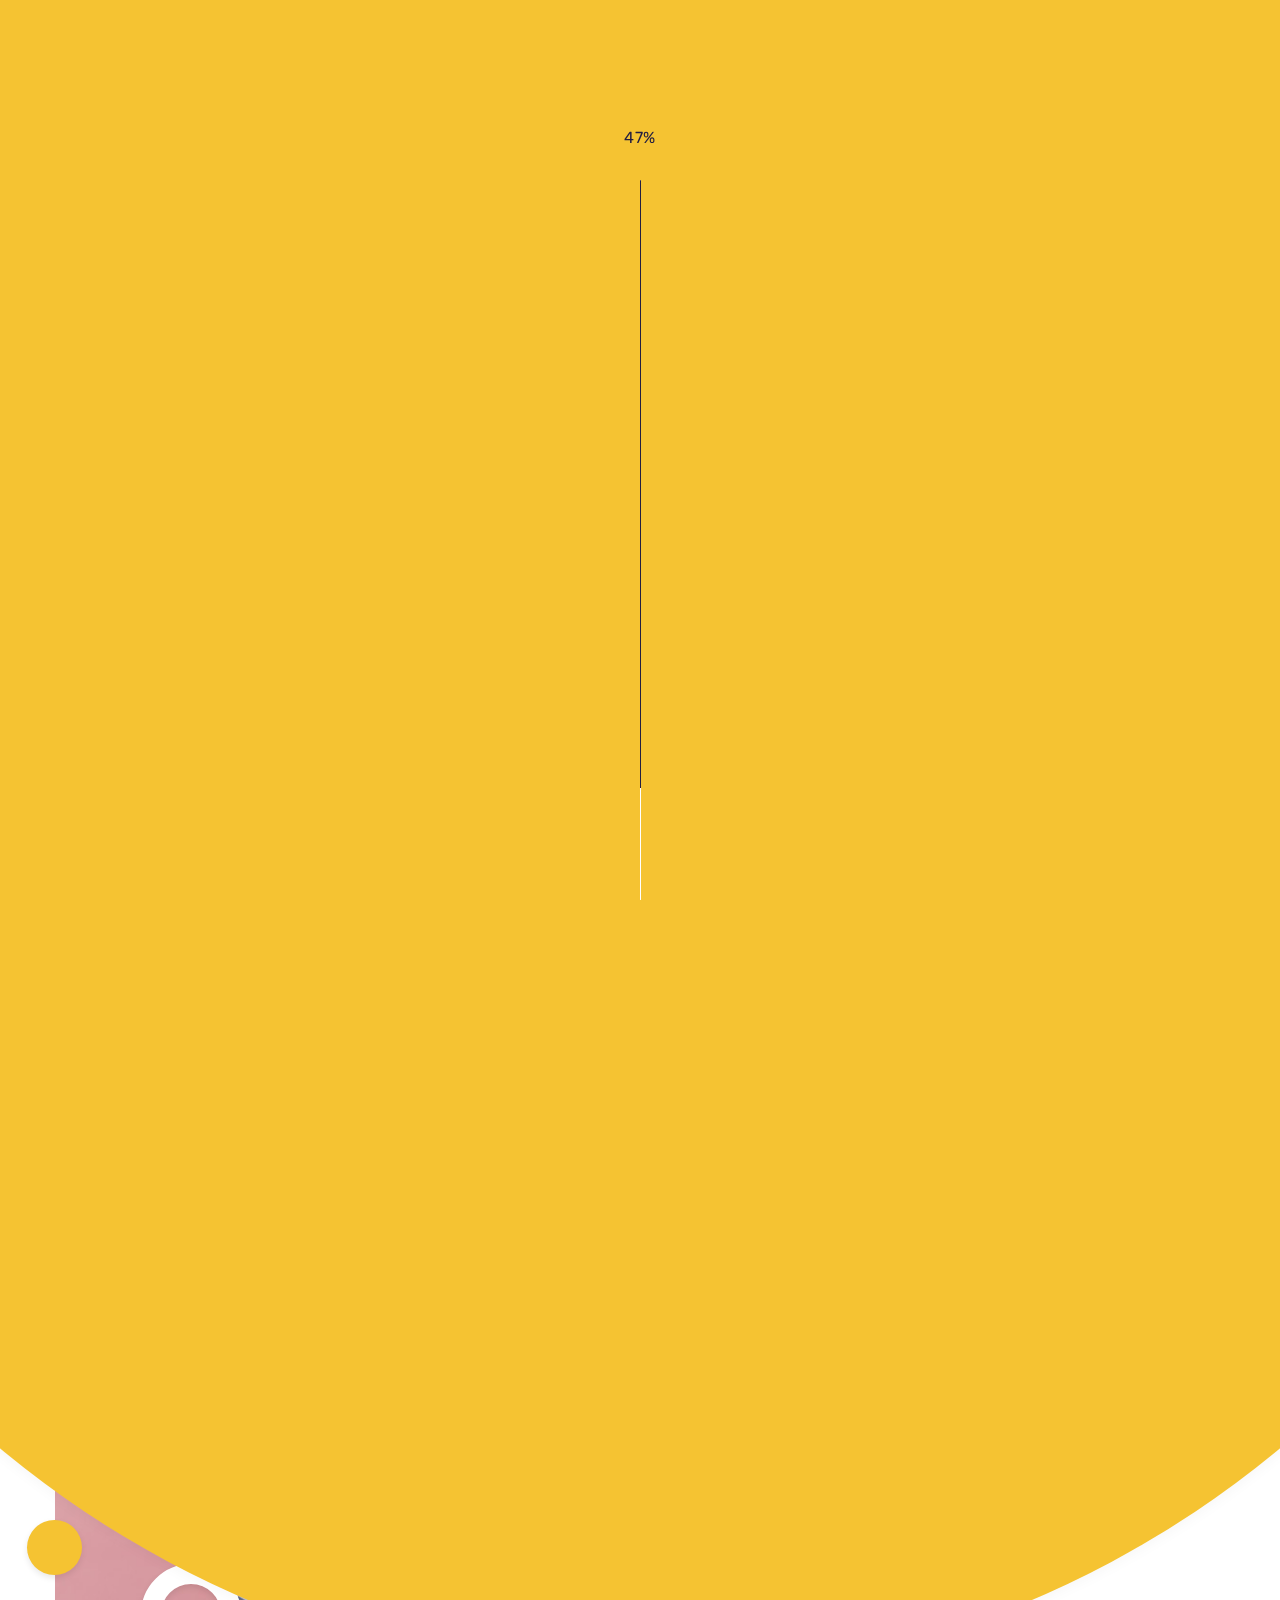
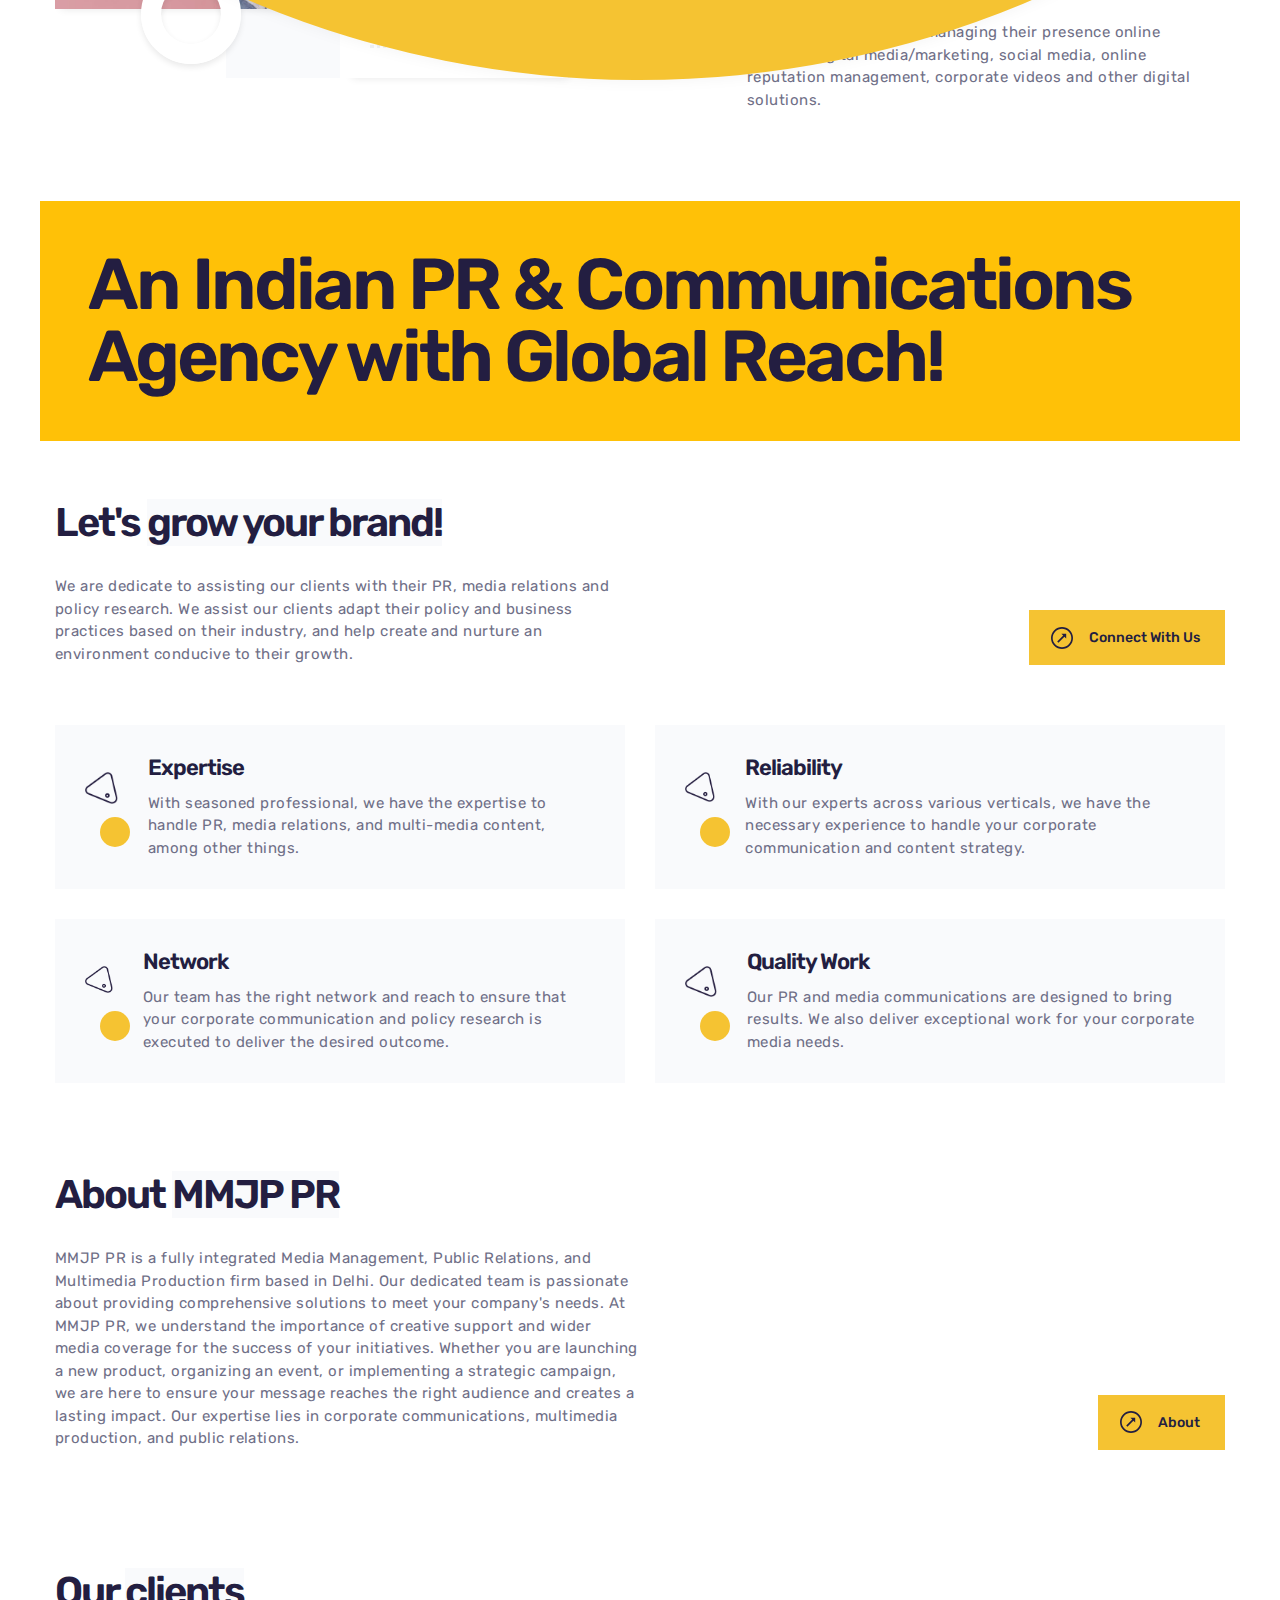
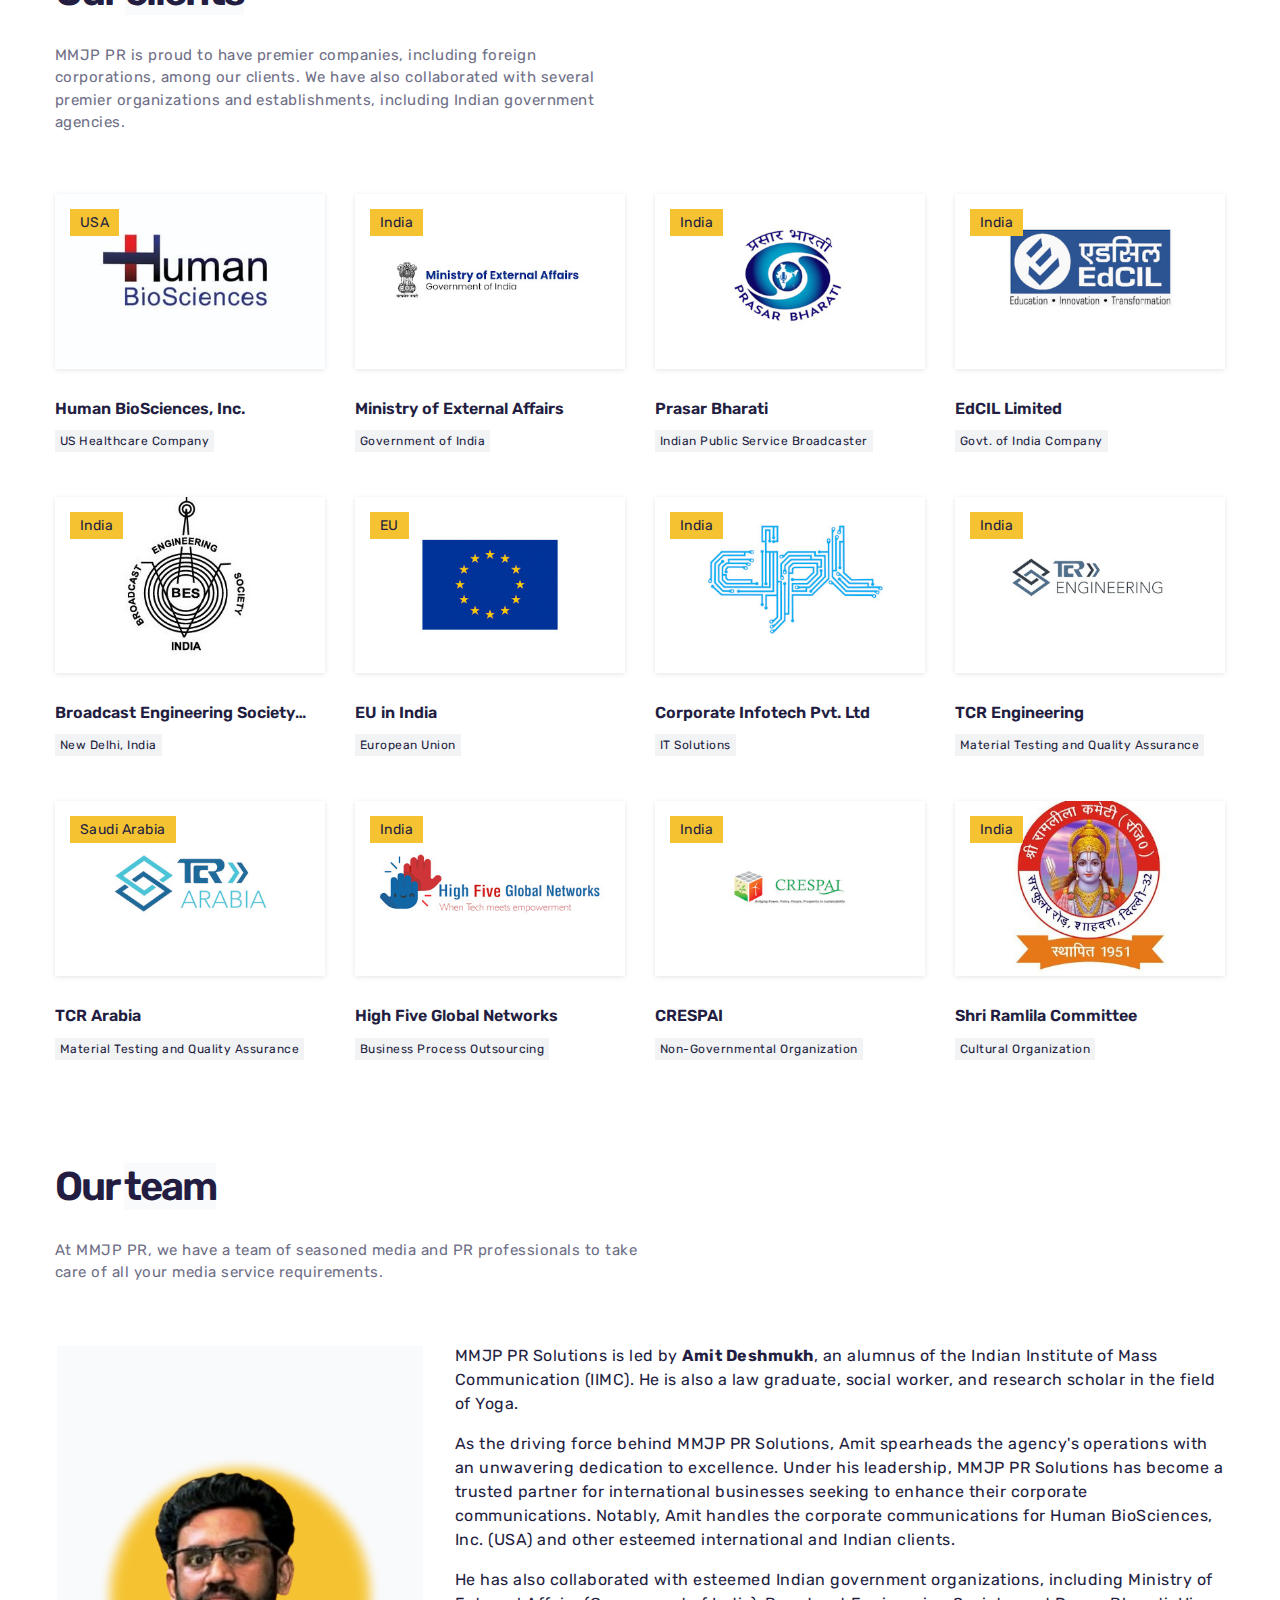
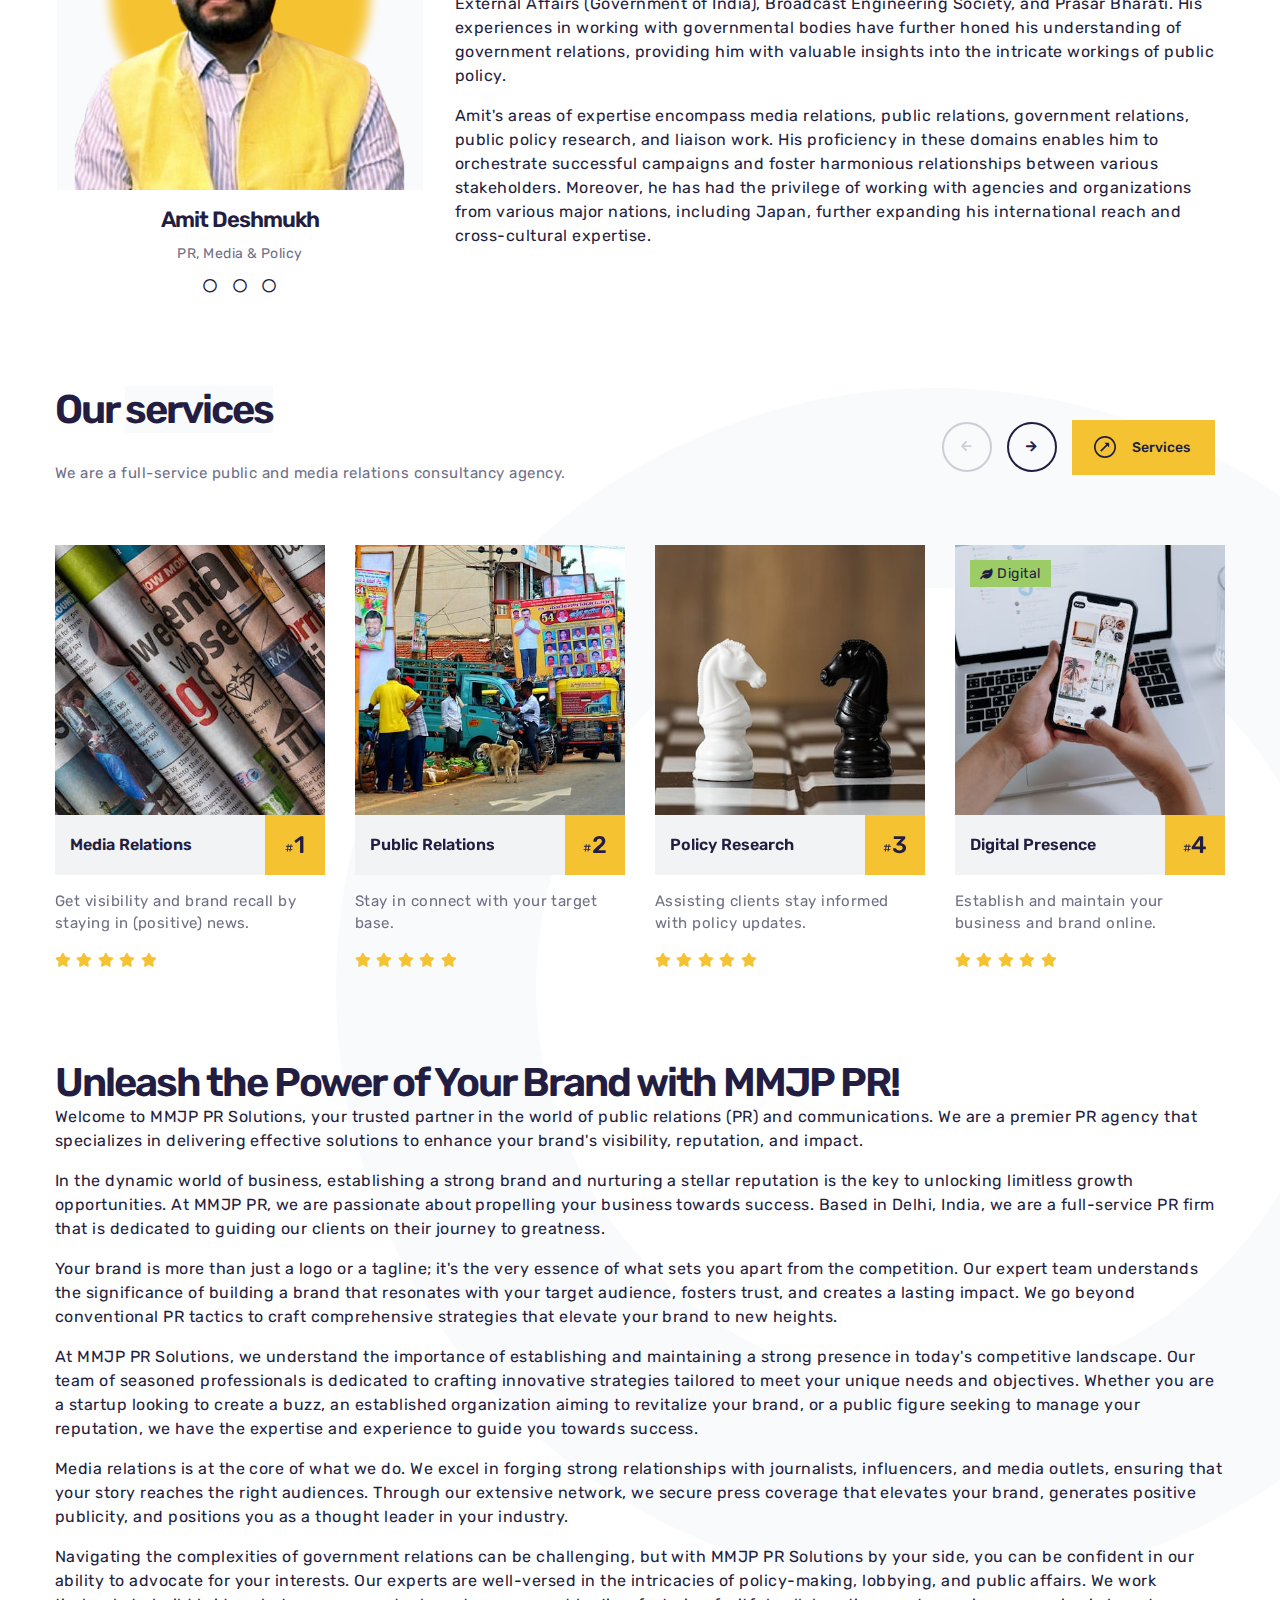
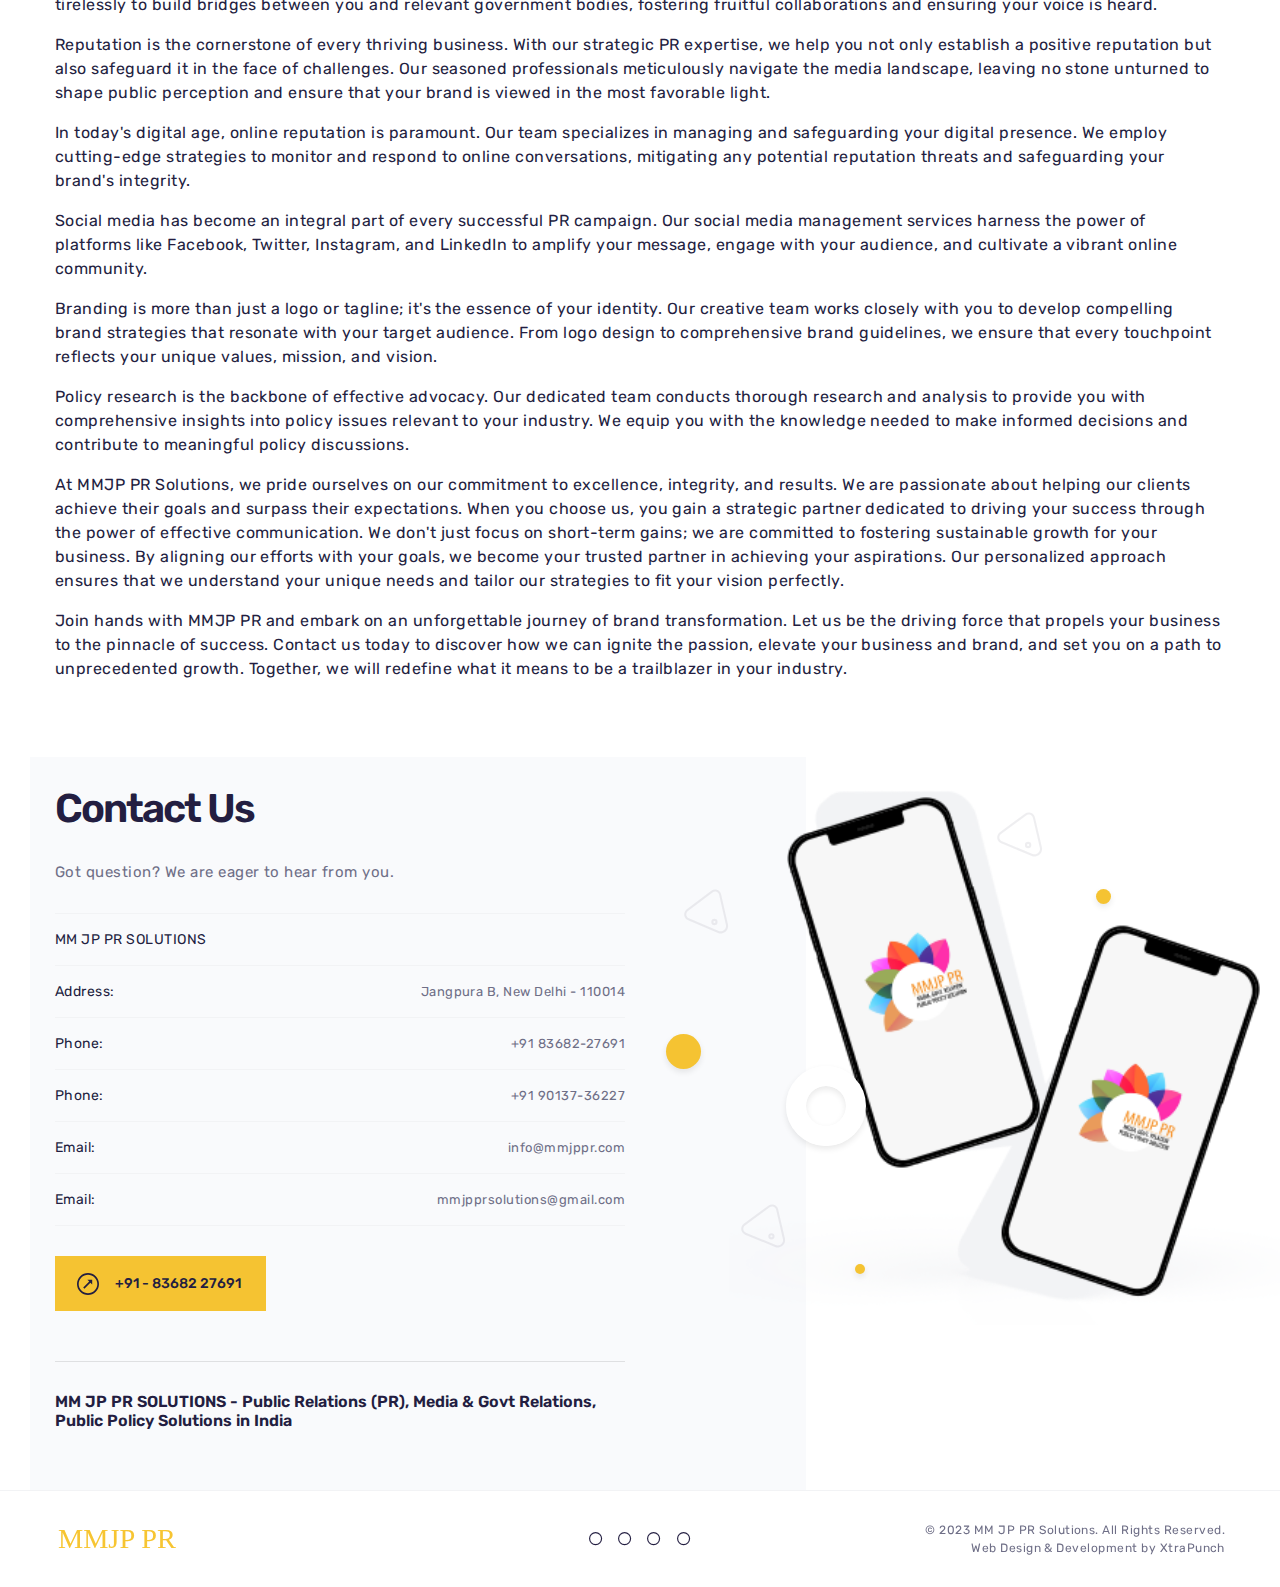
==== index.html @ 89eb74ed "Inital version" ====
<!DOCTYPE html>
<html lang="en">

<head>
  <meta charset="UTF-8">
  <meta name="viewport" content="width=device-width, initial-scale=1.0">
  <meta http-equiv="X-UA-Compatible" content="ie=edge">

  <!-- page title -->
  <title>MMJP PR Solutions - Media, Govt. Relations, Public Policy Solutions in India</title>
  <meta name="description" content="MMJP PR Solutions is a Delhi-based PR agency providing PR, press & media relations, government relations and public policy services.">
  <link rel="canonical" href="https://mmjppr.com" />

  <!-- color of address bar in mobile browser -->
  <meta name="theme-color" content="#F5C332">
  
  <!-- favicon  -->
  <link rel="shortcut icon" href="img/favicon.ico" type="image/x-icon">
  <link rel="icon" href="img/favicon.ico" sizes="any"><!-- 32×32 -->
  <link rel="apple-touch-icon" href="img/icons/apple-touch-icon.png"><!-- 180×180 -->
  
  <!-- font awesome css -->
  <link rel="stylesheet" href="css/plugins/font-awesome.min.css">
  <!-- bootstrap css -->
  <link rel="stylesheet" href="css/plugins/bootstrap.min.css">
  <!-- swiper css -->
  <link rel="stylesheet" href="css/plugins/swiper.min.css">
  <!-- fancybox css -->
  <link rel="stylesheet" href="css/plugins/fancybox.min.css">
  <!-- style css -->
  <link rel="stylesheet" href="css/style.css">
</head>

<body>
  <!-- app wrapper -->
  <div class="sb-app">
    <!-- preloader -->
    <div class="sb-preloader">
      <div class="sb-preloader-bg"></div>
      <div class="sb-preloader-body">
        <div class="sb-loading">
          <div class="sb-percent"><span class="sb-preloader-number" data-count="101">00</span><span>%</span></div>
        </div>
        <div class="sb-loading-bar">
          <div class="sb-bar"></div>
        </div>
      </div>
    </div>
    <!-- preloader end -->
    <!-- click effect -->
    <div class="sb-click-effect"></div>
    <!-- loader -->
    <div class="sb-load"></div>
    <!-- top bar -->
    <div class="sb-top-bar-frame">
      <div class="sb-top-bar-bg"></div>
      <div class="container">
        <div class="sb-top-bar">
          <a href="/" class="sb-logo-frame">
            <!-- logo img -->
            <img src="img/logo.png" alt="MMJP PR Solutions">
          </a>
          <!-- menu -->
          <div class="sb-right-side">
            <nav id="sb-dynamic-menu" class="sb-menu-transition">
              <ul class="sb-navigation">
                <li>
                  <a href="/">Home</a>
                </li>
                <li class="sb-has-children">
                  <a href="/services">Services</a>
                  <ul>
                    <li><a href="/services">Our Services</a></li>
                    <li><a href="#.">Public Relations</a></li>
                    <li><a href="#.">Govt. Relations</a></li>
                    <li><a href="#.">Public Policy</a></li>
                    <li><a href="#.">Brand Reputation</a></li>
                    <li><a href="#.">Corporate Branding</a></li>
                    <li><a href="#.">Press Release</a></li>
                    <li><a href="#.">Digital Marketing</a></li>
                    <li><a href="#.">Social Media</a></li>
                    <li><a href="#.">Corporate Videos</a></li>
                    <li><a href="#.">Video Films</a></li>
                    <li><a href="#.">Events</a></li>
                  </ul>
                </li>
                <li>
                  <a href="/about">About</a>
                </li>
                <li>
                  <a href="/contact">Contact</a>
                </li>
              </ul>
            </nav>
            <div class="sb-buttons-frame">
              <!-- menu btn -->
              <div class="sb-menu-btn"><span></span></div>
              <!-- info btn -->
              <div class="sb-info-btn"><span></span></div>
            </div>
          </div>
        </div>
      </div>
      <!-- info bar -->
      <div class="sb-info-bar">
        <div class="sb-infobar-content">
          <div class="sb-ib-title-frame sb-mb-30">
            <h4>Contact</h4><i class="fas fa-arrow-down"></i>
          </div>
          <ul class="sb-list sb-mb-30">
            <li><b>Address:</b><span>Jangpura B, New Delhi</span></li>
            <li><b>Phone:</b><span>+91 83682-27691</span></li>
            <li><b>Email:</b><span>info@mmjppr.com</span></li>
            <li><b>Email:</b><span>mmjpprsolutions@gmail.com</span></li>
          </ul>
          <hr>
          <div class="sb-ib-title-frame sb-mb-30">
            <h4>Public Relations (PR), Media & Govt Relations, Public Policy Solutions in India</h4>
          </div>
        </div>
        <div class="sb-info-bar-footer">
          <ul class="sb-social">
            <li><a href="#."><i class="far fa-circle"></i></a></li>
            <li><a href="#."><i class="far fa-circle"></i></a></li>
            <li><a href="#."><i class="far fa-circle"></i></a></li>
            <li><a href="#."><i class="far fa-circle"></i></a></li>
          </ul>
        </div>
      </div>
      <!-- info bar end -->
    </div>
    <!-- top bar end -->

    <!-- dynamic content -->
    <div id="sb-dynamic-content" class="sb-transition-fade">

      <!-- banner -->
      <section class="sb-banner">
        <div class="sb-bg-1">
          <div></div>
        </div>
        <div class="container">
          <div class="row">
            <div class="col-lg-6">
              <!-- main title -->
              <div class="sb-main-title-frame">
                <div class="sb-main-title">
                  <span class="sb-suptitle sb-mb-30">Welcome to MM JP PR Solutions</span>
                  <h1 class="sb-mb-30">PR, Media, Govt. Relation & Public Policy Research!</h1>
                  <p class="sb-text sb-text-lg sb-mb-30">We are a full-service PR agency based in Delhi, India. We help our clients establish and maintain their brand and reputation, supporting their business growth and helping them achieve their goals.</p>
                  <!-- button -->
                  <a href="/contact" class="sb-btn">
                    <span class="sb-icon">
                      <img src="img/contact.svg" alt="icon">
                    </span>
                    <span>Contact Us</span>
                  </a>
                  <!-- button end -->
                  <!-- button -->
                  <a href="/about" class="sb-btn sb-btn-2 sb-btn-gray">
                    <span class="sb-icon">
                      <img src="img/arrow.svg" alt="icon">
                    </span>
                    <span>About Us</span>
                  </a>
                  <!-- button end -->
                </div>
              </div>
              <!-- main title end -->
            </div>
            <div class="col-lg-6">
              <div class="sb-illustration-1">
                <img src="img/megaphone.jpg" alt="PR & Media Relation, Press Release & News Coverage" class="sb-girl">
                <div class="sb-cirkle-1"></div>
                <div class="sb-cirkle-2"></div>
                <div class="sb-cirkle-3"></div>
                <div class="sb-cirkle-4"></div>
                <div class="sb-cirkle-5"></div>
                <img src="img/element.svg" alt="Element" class="sb-pik-1">
                <img src="img/element.svg" alt="Element" class="sb-pik-2">
                <img src="img/element.svg" alt="Element" class="sb-pik-3">
              </div>
            </div>
          </div>
        </div>
      </section>
      <!-- banner end -->

      <!-- features -->
      <section class="sb-p-60-0">
        <div class="container">
          <div class="row flex-md-row-reverse">
            <div class="col-lg-6 align-self-center sb-mb-30">
              <h2 class="sb-mb-60">PR & media solutions to help your brand expand its reach in India and globally!</h2>
              <ul class="sb-features">
                <li class="sb-features-item sb-mb-60">
                  <div class="sb-number">1</div>
                  <div class="sb-feature-text">
                    <h3 class="sb-mb-15">Public & Media Relations</h3>
                    <p class="sb-text">We help you stay connected with your target audiences in a way that supports you. Stay in the news with our media relations service. We help you get published in media, including newspapers, magazines, TV news and radio.</p>
                  </div>
                </li>
                <li class="sb-features-item sb-mb-60">
                  <div class="sb-number">2</div>
                  <div class="sb-feature-text">
                    <h3 class="sb-mb-15">Govt. Relations & Policy Research</h3>
                    <p class="sb-text">When you have an ambitious enterprise with potential to bring a positive change in lakhs of lives, you need to stay connected with the government policies and laws. We assist you in staying updated with the latest developments and policies, as well as help you reach the decision makers through legitimate channels.</p>
                  </div>
                </li>
                <li class="sb-features-item sb-mb-60">
                  <div class="sb-number">3</div>
                  <div class="sb-feature-text">
                    <h3 class="sb-mb-15">Digital & Video</h3>
                    <p class="sb-text">We assist our clients in managing their presence online through digital media/marketing, social media, online reputation management, corporate videos and other digital solutions.</p>
                  </div>
                </li>
              </ul>
            </div>
            <div class="col-lg-6 align-self-center">
              <div class="sb-illustration-2 sb-mb-90">
                <div class="sb-interior-frame">
                  <img src="img/girl-loud.jpg" alt="Delhi PR Agency" class="sb-interior">
                </div>
                <div class="sb-square"></div>
                <div class="sb-cirkle-1"></div>
                <div class="sb-cirkle-2"></div>
                <div class="sb-cirkle-3"></div>
                <div class="sb-cirkle-4"></div>
                <div class="sb-experience">
                  <div class="sb-exp-content">
                    <p class="sb-h1 sb-mb-10">15+</p>
                    <p class="sb-h3">Years of Experience</p>
                  </div>
                </div>
              </div>
            </div>
          </div>
        </div>
      </section>
      <!-- features end -->


      <!-- tagline -->
      <section class="sb-p-0-60">
        <div class="container  bg-warning p-5">
				<h2 class="sb-h1 mb-0">An Indian PR & Communications Agency with Global Reach!</h2>
        </div>
      </section>
      <!-- tagline end -->


      <!-- categories -->
      <section class="sb-p-0-60">
        <div class="container">
          <div class="sb-group-title sb-mb-30">
            <div class="sb-left sb-mb-30">
              <h2 class="sb-mb-30">Let's <span>grow your brand!</span></h2>
              <p class="sb-text">We are dedicate to assisting our clients with their PR, media relations and policy research. We assist our clients adapt their policy and business practices based on their industry, and help create and nurture an environment conducive to their growth.</p>
            </div>
            <div class="sb-right sb-mb-30">
              <!-- button -->
              <a href="/contact" class="sb-btn sb-m-0">
                <span class="sb-icon">
                  <img src="img/arrow.svg" alt="icon">
                </span>
                <span>Connect With Us</span>
              </a>
              <!-- button end -->
            </div>
          </div>
          <div class="row">
            <div class="col-lg-6">
              <a href="#." class="sb-categorie-card sb-categorie-card-2 sb-mb-30">
                <div class="sb-card-body">
                  <div class="sb-category-icon">
                    <img src="img/category.png" alt="icon">
                  </div>
                  <div class="sb-card-descr">
                    <h3 class="sb-mb-10">Expertise</h3>
                    <p class="sb-text">With seasoned professional, we have the expertise to handle PR, media relations, and multi-media content, among other things.</p>
                  </div>
                </div>
              </a>
            </div>
            <div class="col-lg-6">
              <a href="#." class="sb-categorie-card sb-categorie-card-2 sb-mb-30">
                <div class="sb-card-body">
                  <div class="sb-category-icon">
                    <img src="img/category.png" alt="icon">
                  </div>
                  <div class="sb-card-descr">
                    <h3 class="sb-mb-10">Reliability</h3>
                    <p class="sb-text">With our experts across various verticals, we have the necessary experience to handle your corporate communication and content strategy.</p>
                  </div>
                </div>
              </a>
            </div>
            <div class="col-lg-6">
              <a href="#." class="sb-categorie-card sb-categorie-card-2 sb-mb-30">
                <div class="sb-card-body">
                  <div class="sb-category-icon">
                    <img src="img/category.png" alt="icon">
                  </div>
                  <div class="sb-card-descr">
                    <h3 class="sb-mb-10">Network</h3>
                    <p class="sb-text">Our team has the right network and reach to ensure that your corporate communication and policy research is executed to deliver the desired outcome.</p>
                  </div>
                </div>
              </a>
            </div>
            <div class="col-lg-6">
              <a href="shop-list-1.html" class="sb-categorie-card sb-categorie-card-2 sb-mb-30">
                <div class="sb-card-body">
                  <div class="sb-category-icon">
                    <img src="img/category.png" alt="icon">
                  </div>
                  <div class="sb-card-descr">
                    <h3 class="sb-mb-10">Quality Work</h3>
                    <p class="sb-text">Our PR and media communications are designed to bring results. We also deliver exceptional work for your corporate media needs.</p>
                  </div>
                </div>
              </a>
            </div>
          </div>
        </div>
      </section>
      <!-- categories end -->


      <!-- about -->
      <section class="sb-p-0-60">
        <div class="container">
          <div class="sb-group-title sb-mb-30">
            <div class="sb-left sb-mb-30">
              <h2 class="sb-mb-30">About <span>MMJP PR</span></h2>
              <p class="sb-text">MMJP PR is a fully integrated Media Management, Public Relations, and Multimedia Production firm based in Delhi. Our dedicated team is passionate about providing comprehensive solutions to meet your company's needs. At MMJP PR, we understand the importance of creative support and wider media coverage for the success of your initiatives. Whether you are launching a new product, organizing an event, or implementing a strategic campaign, we are here to ensure your message reaches the right audience and creates a lasting impact. Our expertise lies in corporate communications, multimedia production, and public relations.</p>
            </div>
            <div class="sb-right sb-mb-30">
              <!-- button -->
              <a href="/about" class="sb-btn sb-m-0">
                <span class="sb-icon">
                  <img src="img/arrow.svg" alt="icon">
                </span>
                <span>About</span>
              </a>
              <!-- button end -->
            </div>
          </div>
        </div>
      </section>
      <!-- about end -->
           

      <!-- clients -->
      <section class="sb-p-0-60">
        <div class="container">
          <div class="sb-group-title sb-mb-30">
            <div class="sb-left sb-mb-30">
              <h2 class="sb-mb-30">Our <span>clients</span></h2>
              <p class="sb-text">MMJP PR is proud to have premier companies, including foreign corporations, among our clients. We have also collaborated with several premier organizations and establishments, including Indian government agencies.</p>
            </div>
            <div class="sb-right sb-mb-30">
            </div>
          </div>
          <div class="row">

				<div class="col-6 col-lg-3">
                <a class="sb-blog-card sb-mb-30" data-fancybox="clients" data-no-swup href="img/client-humanbiosciences-logo.jpg">
                  <div class="sb-cover-frame sb-mb-30">
                      <img src="img/client-humanbiosciences-logo.jpg" alt="Client">
                    <div class="sb-badge">USA</div>
                  </div>
                  <div class="sb-blog-card-descr">
                    <h4 class="sb-mb-10">Human BioSciences, Inc.</h4>
                    <div class="sb-suptitle sb-mb-15"><span>US Healthcare Company</span></div>
                  </div>
                </a>
              </div>

				<div class="col-6 col-lg-3">
                <a class="sb-blog-card sb-mb-30" data-fancybox="clients" data-no-swup href="img/client-mea.jpg">
                  <div class="sb-cover-frame sb-mb-30">
                      <img src="img/client-mea-logo.jpg" alt="Client">
                    <div class="sb-badge">India</div>
                  </div>
                  <div class="sb-blog-card-descr">
                    <h4 class="sb-mb-10">Ministry of External Affairs</h4>
                    <div class="sb-suptitle sb-mb-15"><span>Government of India</span></div>
                  </div>
                </a>
              </div>

				<div class="col-6 col-lg-3">
                <a class="sb-blog-card sb-mb-30" data-fancybox="clients" data-no-swup href="img/client-prasarbharati.jpg">
                  <div class="sb-cover-frame sb-mb-30">
                      <img src="img/client-prasarbharati-logo.jpg" alt="Client">
                    <div class="sb-badge">India</div>
                  </div>
                  <div class="sb-blog-card-descr">
                    <h4 class="sb-mb-10">Prasar Bharati</h4>
                    <div class="sb-suptitle sb-mb-15"><span>Indian Public Service Broadcaster</span></div>
                  </div>
                </a>
              </div>

				<div class="col-6 col-lg-3">
                <a class="sb-blog-card sb-mb-30" data-fancybox="clients" data-no-swup href="img/client-edcil-logo.jpg">
                  <div class="sb-cover-frame sb-mb-30">
                      <img src="img/client-edcil-logo.jpg" alt="Client">
                    <div class="sb-badge">India</div>
                  </div>
                  <div class="sb-blog-card-descr">
                    <h4 class="sb-mb-10">EdCIL Limited</h4>
                    <div class="sb-suptitle sb-mb-15"><span>Govt. of India Company</span></div>
                  </div>
                </a>
              </div>

				<div class="col-6 col-lg-3">
                <a class="sb-blog-card sb-mb-30" data-fancybox="clients" data-no-swup href="img/client-bes.jpg">
                  <div class="sb-cover-frame sb-mb-30">
                    <img src="img/client-bes-logo.jpg" alt="cover">
                    <div class="sb-badge">India</div>
                  </div>
                  <div class="sb-blog-card-descr">
                    <h4 class="sb-mb-10">Broadcast Engineering Society (India)</h4>
                    <div class="sb-suptitle sb-mb-15"><span>New Delhi, India</span></div>
                  </div>
                </a>
              </div>

				<div class="col-6 col-lg-3">
                <a class="sb-blog-card sb-mb-30" data-fancybox="clients" data-no-swup href="img/client-euindia-logo.jpg">
                  <div class="sb-cover-frame sb-mb-30">
                      <img src="img/client-euindia-logo.jpg" alt="Client">
                    <div class="sb-badge">EU</div>
                  </div>
                  <div class="sb-blog-card-descr">
                    <h4 class="sb-mb-10">EU in India</h4>
                    <div class="sb-suptitle sb-mb-15"><span>European Union</span></div>
                  </div>
                </a>
              </div>
                            
				<div class="col-6 col-lg-3">
                <a class="sb-blog-card sb-mb-30" data-fancybox="clients" data-no-swup href="img/client-cipl-logo.jpg">
                  <div class="sb-cover-frame sb-mb-30">
                      <img src="img/client-cipl-logo.jpg" alt="Client">
                    <div class="sb-badge">India</div>
                  </div>
                  <div class="sb-blog-card-descr">
                    <h4 class="sb-mb-10">Corporate Infotech Pvt. Ltd</h4>
                    <div class="sb-suptitle sb-mb-15"><span>IT Solutions</span></div>
                  </div>
                </a>
              </div>
                            
				<div class="col-6 col-lg-3">
                <a class="sb-blog-card sb-mb-30" data-fancybox="clients" data-no-swup href="img/client-tcrengineering-logo.jpg">
                  <div class="sb-cover-frame sb-mb-30">
                      <img src="img/client-tcrengineering-logo.jpg" alt="Client">
                    <div class="sb-badge">India</div>
                  </div>
                  <div class="sb-blog-card-descr">
                    <h4 class="sb-mb-10">TCR Engineering</h4>
                    <div class="sb-suptitle sb-mb-15"><span>Material Testing and Quality Assurance</span></div>
                  </div>
                </a>
              </div>

				<div class="col-6 col-lg-3">
                <a class="sb-blog-card sb-mb-30" data-fancybox="clients" data-no-swup href="img/client-tcrarabia-logo.jpg">
                  <div class="sb-cover-frame sb-mb-30">
                      <img src="img/client-tcrarabia-logo.jpg" alt="Client">
                    <div class="sb-badge">Saudi Arabia</div>
                  </div>
                  <div class="sb-blog-card-descr">
                    <h4 class="sb-mb-10">TCR Arabia</h4>
                    <div class="sb-suptitle sb-mb-15"><span>Material Testing and Quality Assurance</span></div>
                  </div>
                </a>
              </div>

				<div class="col-6 col-lg-3">
                <a class="sb-blog-card sb-mb-30" data-fancybox="clients" data-no-swup href="img/client-highfive-logo.jpg">
                  <div class="sb-cover-frame sb-mb-30">
                      <img src="img/client-highfive-logo.jpg" alt="Client">
                    <div class="sb-badge">India</div>
                  </div>
                  <div class="sb-blog-card-descr">
                    <h4 class="sb-mb-10">High Five Global Networks</h4>
                    <div class="sb-suptitle sb-mb-15"><span>Business Process Outsourcing</span></div>
                  </div>
                </a>
              </div>
              
				<div class="col-6 col-lg-3">
                <a class="sb-blog-card sb-mb-30" data-fancybox="clients" data-no-swup href="img/client-crespai-logo.jpg">
                  <div class="sb-cover-frame sb-mb-30">
                      <img src="img/client-crespai-logo.jpg" alt="Client">
                    <div class="sb-badge">India</div>
                  </div>
                  <div class="sb-blog-card-descr">
                    <h4 class="sb-mb-10">CRESPAI</h4>
                    <div class="sb-suptitle sb-mb-15"><span>Non-Governmental Organization</span></div>
                  </div>
                </a>
              </div>

				<div class="col-6 col-lg-3">
                <a class="sb-blog-card sb-mb-30" data-fancybox="clients" data-no-swup href="img/client-shriram-logo.jpg">
                  <div class="sb-cover-frame sb-mb-30">
                      <img src="img/client-shriram-logo.jpg" alt="Client">
                    <div class="sb-badge">India</div>
                  </div>
                  <div class="sb-blog-card-descr">
                    <h4 class="sb-mb-10">Shri Ramlila Committee</h4>
                    <div class="sb-suptitle sb-mb-15"><span>Cultural Organization</span></div>
                  </div>
                </a>
              </div>
                                                        
          </div>

        </div>
      </section>
      <!-- clients end -->
      
      <!-- team -->
      <section class="sb-p-0-60">
        <div class="container">
          <div class="sb-group-title sb-mb-30">
            <div class="sb-left sb-mb-30">
              <h2 class="sb-mb-30">Our <span>team</span></h2>
              <p class="sb-text">At MMJP PR, we have a team of seasoned media and PR professionals to take care of all your media service requirements.</p>
            </div>
            <div class="sb-right sb-mb-30">
            </div>
          </div>
          <div class="row">
            <div class="col-lg-4">
              <div class="sb-team-member sb-mb-30">
                <div class="sb-photo-frame sb-mb-15">
                  <img src="img/team-1.png" alt="Team member">
                </div>
                <div class="sb-member-description">
                  <h3 class="sb-mb-10">Amit Deshmukh</h3>
                  <p class="sb-text sb-text-sm sb-mb-10">PR, Media & Policy</p>
                  <ul class="sb-social">
                    <li><a href="#."><i class="far fa-circle"></i></a></li>
                    <li><a href="#."><i class="far fa-circle"></i></a></li>
                    <li><a href="#."><i class="far fa-circle"></i></a></li>
                  </ul>
                </div>
              </div>
            </div>
            <div class="col-lg-8">
						
						<p>MMJP PR Solutions is led by <strong>Amit Deshmukh</strong>, an alumnus of the Indian Institute of Mass Communication (IIMC). He is also a law graduate, social worker, and research scholar in the field of Yoga.</p>
						
						<p>As the driving force behind MMJP PR Solutions, Amit spearheads the agency's operations with an unwavering dedication to excellence. Under his leadership, MMJP PR Solutions has become a trusted partner for international businesses seeking to enhance their corporate communications. Notably, Amit handles the corporate communications for Human BioSciences, Inc. (USA) and other esteemed international and Indian clients.</p>

						<p>He has also collaborated with esteemed Indian government organizations, including Ministry of External Affairs (Government of India), Broadcast Engineering Society, and Prasar Bharati. His experiences in working with governmental bodies have further honed his understanding of government relations, providing him with valuable insights into the intricate workings of public policy.</p>

						<p>Amit's areas of expertise encompass media relations, public relations, government relations, public policy research, and liaison work. His proficiency in these domains enables him to orchestrate successful campaigns and foster harmonious relationships between various stakeholders. Moreover, he has had the privilege of working with agencies and organizations from various major nations, including Japan, further expanding his international reach and cross-cultural expertise.</p>
              
            </div>

          </div>
        </div>
      </section>
      <!-- team end -->


      <!-- services -->
      <section class="sb-short-menu sb-p-0-90">
        <div class="sb-bg-2">
          <div></div>
        </div>
        <div class="container">
          <div class="sb-group-title sb-mb-30">
            <div class="sb-left sb-mb-30">
              <h2 class="sb-mb-30">Our <span>services</span></h2>
              <p class="sb-text">We are a full-service public and media relations consultancy agency.</p>
            </div>
            <div class="sb-right sb-mb-30">
              <!-- slider navigation -->
              <div class="sb-slider-nav">
                <div class="sb-prev-btn sb-short-menu-prev"><i class="fas fa-arrow-left"></i></div>
                <div class="sb-next-btn sb-short-menu-next"><i class="fas fa-arrow-right"></i></div>
              </div>
              <!-- slider navigation end -->
              <!-- button -->
              <a href="/services" class="sb-btn">
                <span class="sb-icon">
                  <img src="img/arrow.svg" alt="icon">
                </span>
                <span>Services</span>
              </a>
              <!-- button end -->
            </div>
          </div>
          <div class="swiper-container sb-short-menu-slider-4i">
            <div class="swiper-wrapper">
              <div class="swiper-slide">
                <a data-fancybox="menu" data-no-swup href="img/gallery-media.jpg" class="sb-menu-item">
                  <div class="sb-cover-frame">
                    <img src="img/gallery-media.jpg" alt="PR & Media Services">
                  </div>
                  <div class="sb-card-tp">
                    <h4 class="sb-card-title">Media Relations</h4>
                    <div class="sb-price"><sub>#</sub> 1</div>
                  </div>
                  <div class="sb-description">
                    <p class="sb-text sb-mb-15">Get visibility and brand recall by staying in (positive) news.</p>
                    <ul class="sb-stars">
                      <li><i class="fas fa-star"></i></li>
                      <li><i class="fas fa-star"></i></li>
                      <li><i class="fas fa-star"></i></li>
                      <li><i class="fas fa-star"></i></li>
                      <li><i class="fas fa-star"></i></li>
                    </ul>
                  </div>
                </a>
              </div>
              <div class="swiper-slide">
                <a data-fancybox="menu" data-no-swup href="img/gallery-pr.jpg" class="sb-menu-item">
                  <div class="sb-cover-frame">
                    <img src="img/gallery-pr.jpg" alt="PR & Media Services">
                  </div>
                  <div class="sb-card-tp">
                    <h4 class="sb-card-title">Public Relations</h4>
                    <div class="sb-price"><sub>#</sub> 2</div>
                  </div>
                  <div class="sb-description">
                    <p class="sb-text sb-mb-15">Stay in connect with your target base.</p>
                    <ul class="sb-stars">
                      <li><i class="fas fa-star"></i></li>
                      <li><i class="fas fa-star"></i></li>
                      <li><i class="fas fa-star"></i></li>
                      <li><i class="fas fa-star"></i></li>
                      <li><i class="fas fa-star"></i></li>
                    </ul>
                  </div>
                </a>
              </div>
              <div class="swiper-slide">
                <a data-fancybox="menu" data-no-swup href="img/gallery-policy.jpg" class="sb-menu-item">
                  <div class="sb-cover-frame">
                    <img src="img/gallery-policy.jpg" alt="PR & Media Services">
                  </div>
                  <div class="sb-card-tp">
                    <h4 class="sb-card-title">Policy Research</h4>
                    <div class="sb-price"><sub>#</sub> 3</div>
                  </div>
                  <div class="sb-description">
                    <p class="sb-text sb-mb-15">Assisting clients stay informed with policy updates.</p>
                    <ul class="sb-stars">
                      <li><i class="fas fa-star"></i></li>
                      <li><i class="fas fa-star"></i></li>
                      <li><i class="fas fa-star"></i></li>
                      <li><i class="fas fa-star"></i></li>
                      <li><i class="fas fa-star"></i></li>
                    </ul>
                  </div>
                </a>
              </div>
              <div class="swiper-slide">
                <a data-fancybox="menu" data-no-swup href="img/gallery-digital.jpg" class="sb-menu-item">
                  <div class="sb-cover-frame">
                    <img src="img/gallery-digital.jpg" alt="PR & Media Services">
                    <div class="sb-badge sb-vegan"><i class="fas fa-leaf"></i> Digital</div>
                  </div>
                  <div class="sb-card-tp">
                    <h4 class="sb-card-title">Digital Presence</h4>
                    <div class="sb-price"><sub>#</sub> 4</div>
                  </div>
                  <div class="sb-description">
                    <p class="sb-text sb-mb-15">Establish and maintain your business and brand online.</p>
                    <ul class="sb-stars">
                      <li><i class="fas fa-star"></i></li>
                      <li><i class="fas fa-star"></i></li>
                      <li><i class="fas fa-star"></i></li>
                      <li><i class="fas fa-star"></i></li>
                      <li><i class="fas fa-star"></i></li>
                    </ul>
                  </div>
                </a>
              </div>
              <div class="swiper-slide">
                <a data-fancybox="menu" data-no-swup href="img/gallery-social.jpg" class="sb-menu-item">
                  <div class="sb-cover-frame">
                    <img src="img/gallery-social.jpg" alt="PR & Media Services">
                    <div class="sb-badge sb-vegan"><i class="fas fa-leaf"></i> Digital</div>
                  </div>
                  <div class="sb-card-tp">
                    <h4 class="sb-card-title">Social Media</h4>
                    <div class="sb-price"><sub>#</sub> 5</div>
                  </div>
                  <div class="sb-description">
                    <p class="sb-text sb-mb-15">Gain more brand recognition and following for your business.</p>
                    <ul class="sb-stars">
                      <li><i class="fas fa-star"></i></li>
                      <li><i class="fas fa-star"></i></li>
                      <li><i class="fas fa-star"></i></li>
                      <li><i class="fas fa-star"></i></li>
                      <li><i class="fas fa-star"></i></li>
                    </ul>
                  </div>
                </a>
              </div>
              <div class="swiper-slide">
                <a data-fancybox="menu" data-no-swup href="img/gallery-reputation.jpg" class="sb-menu-item">
                  <div class="sb-cover-frame">
                    <img src="img/gallery-reputation.jpg" alt="PR & Media Services">
                    <div class="sb-badge sb-vegan"><i class="fas fa-leaf"></i> Digital</div>
                  </div>
                  <div class="sb-card-tp">
                    <h4 class="sb-card-title">Online Reputation</h4>
                    <div class="sb-price"><sub>#</sub> 6</div>
                  </div>
                  <div class="sb-description">
                    <p class="sb-text sb-mb-15">Manage your reputation and reviews online.</p>
                    <ul class="sb-stars">
                      <li><i class="fas fa-star"></i></li>
                      <li><i class="fas fa-star"></i></li>
                      <li><i class="fas fa-star"></i></li>
                      <li><i class="fas fa-star"></i></li>
                      <li><i class="fas fa-star"></i></li>
                    </ul>
                  </div>
                </a>
              </div>
            </div>
          </div>
        </div>
      </section>
      <!-- services end -->

      
      <!-- text -->
		<section class="sb-p-0-60">
		        <div class="container">
		
				<h2>Unleash the Power of Your Brand with MMJP PR!</h2>
				<p>Welcome to MMJP PR Solutions, your trusted partner in the world of public relations (PR) and communications. We are a premier PR agency that specializes in delivering effective solutions to enhance your brand's visibility, reputation, and impact.</p>
				<p>In the dynamic world of business, establishing a strong brand and nurturing a stellar reputation is the key to unlocking limitless growth opportunities. At MMJP PR, we are passionate about propelling your business towards success. Based in Delhi, India, we are a full-service PR firm that is dedicated to guiding our clients on their journey to greatness.</p>
				<p>Your brand is more than just a logo or a tagline; it's the very essence of what sets you apart from the competition. Our expert team understands the significance of building a brand that resonates with your target audience, fosters trust, and creates a lasting impact. We go beyond conventional PR tactics to craft comprehensive strategies that elevate your brand to new heights.</p>
				<p>At MMJP PR Solutions, we understand the importance of establishing and maintaining a strong presence in today's competitive landscape. Our team of seasoned professionals is dedicated to crafting innovative strategies tailored to meet your unique needs and objectives. Whether you are a startup looking to create a buzz, an established organization aiming to revitalize your brand, or a public figure seeking to manage your reputation, we have the expertise and experience to guide you towards success.</p>
				<p>Media relations is at the core of what we do. We excel in forging strong relationships with journalists, influencers, and media outlets, ensuring that your story reaches the right audiences. Through our extensive network, we secure press coverage that elevates your brand, generates positive publicity, and positions you as a thought leader in your industry.</p>
				<p>Navigating the complexities of government relations can be challenging, but with MMJP PR Solutions by your side, you can be confident in our ability to advocate for your interests. Our experts are well-versed in the intricacies of policy-making, lobbying, and public affairs. We work tirelessly to build bridges between you and relevant government bodies, fostering fruitful collaborations and ensuring your voice is heard.</p>
				<p>Reputation is the cornerstone of every thriving business. With our strategic PR expertise, we help you not only establish a positive reputation but also safeguard it in the face of challenges. Our seasoned professionals meticulously navigate the media landscape, leaving no stone unturned to shape public perception and ensure that your brand is viewed in the most favorable light.</p>
				<p>In today's digital age, online reputation is paramount. Our team specializes in managing and safeguarding your digital presence. We employ cutting-edge strategies to monitor and respond to online conversations, mitigating any potential reputation threats and safeguarding your brand's integrity.</p>
				<p>Social media has become an integral part of every successful PR campaign. Our social media management services harness the power of platforms like Facebook, Twitter, Instagram, and LinkedIn to amplify your message, engage with your audience, and cultivate a vibrant online community.</p>
				<p>Branding is more than just a logo or tagline; it's the essence of your identity. Our creative team works closely with you to develop compelling brand strategies that resonate with your target audience. From logo design to comprehensive brand guidelines, we ensure that every touchpoint reflects your unique values, mission, and vision.</p>
				<p>Policy research is the backbone of effective advocacy. Our dedicated team conducts thorough research and analysis to provide you with comprehensive insights into policy issues relevant to your industry. We equip you with the knowledge needed to make informed decisions and contribute to meaningful policy discussions.</p>
				<p>At MMJP PR Solutions, we pride ourselves on our commitment to excellence, integrity, and results. We are passionate about helping our clients achieve their goals and surpass their expectations. When you choose us, you gain a strategic partner dedicated to driving your success through the power of effective communication. We don't just focus on short-term gains; we are committed to fostering sustainable growth for your business. By aligning our efforts with your goals, we become your trusted partner in achieving your aspirations. Our personalized approach ensures that we understand your unique needs and tailor our strategies to fit your vision perfectly.</p>
				<p>Join hands with MMJP PR and embark on an unforgettable journey of brand transformation. Let us be the driving force that propels your business to the pinnacle of success. Contact us today to discover how we can ignite the passion, elevate your business and brand, and set you on a path to unprecedented growth. Together, we will redefine what it means to be a trailblazer in your industry.</p>		
				
			</div>
      </section>
      <!-- text end -->

      <!-- call to action -->
      <section class="sb-call-to-action">
        <div class="sb-bg-3"></div>
        <div class="container">
          <div class="row">
            <div class="col-lg-6 align-self-center">
              <div class="sb-cta-text">
                <h3 class="sb-h2 sb-mb-30">Contact Us</h3>
                <p class="sb-text sb-mb-30">Got question? We are eager to hear from you.</p>

		          <ul class="sb-list sb-mb-30">
		            <li><b>MM JP PR SOLUTIONS</b></li>
		            <li><b>Address:</b><span>Jangpura B, New Delhi - 110014</span></li>
		            <li><b>Phone:</b><span>+91 83682-27691</span></li>
		            <li><b>Phone:</b><span>+91 90137-36227</span></li>
		            <li><b>Email:</b><span>info@mmjppr.com</span></li>
                  <li><b>Email:</b><span>mmjpprsolutions@gmail.com</span></li>
		          </ul>

	            <!-- button -->
	            <a  href="tel:+91-8368227691" class="sb-btn sb-ppc" data-no-swup>
	              <span class="sb-icon">
	                <img src="img/arrow.svg" alt="icon">
	              </span>
	              <span>+91 - 83682 27691</span>
	            </a>
	            <!-- button end -->

		          <hr>
		          <div class="sb-ib-title-frame sb-mb-30">
		            <h4>MM JP PR SOLUTIONS - Public Relations (PR), Media & Govt Relations, Public Policy Solutions in India</h4>
		          </div>

              </div>
            </div>
            <div class="col-lg-6">
              <div class="sb-illustration-3">
                <img src="img/phone.png" alt="Contact phone" class="sb-phones">
                <div class="sb-cirkle-1"></div>
                <div class="sb-cirkle-2"></div>
                <div class="sb-cirkle-3"></div>
                <div class="sb-cirkle-4"></div>
                <img src="img/element.svg" alt="phones" class="sb-pik-1">
                <img src="img/element.svg" alt="phones" class="sb-pik-2">
                <img src="img/element.svg" alt="phones" class="sb-pik-3">
              </div>
            </div>
          </div>
        </div>
      </section>
      <!-- call to action end -->

      <!-- footer -->
      <footer>
        <div class="container">
          <div class="sb-footer-frame">
            <a href="/" class="sb-logo-frame">
              <!-- logo img -->
              <img src="img/logo.svg" alt="MMJP PR Solutions - New Delhi, India">
            </a>
            <ul class="sb-social">
              <li><a href="#."><i class="far fa-circle"></i></a></li>
              <li><a href="#."><i class="far fa-circle"></i></a></li>
              <li><a href="#."><i class="far fa-circle"></i></a></li>
              <li><a href="#."><i class="far fa-circle"></i></a></li>
            </ul>
            <div class="sb-copy">&copy; 2023 <a href="/">MM JP PR Solutions</a>. All Rights Reserved. <br/> <a href="https://xtrapunch.com" data-no-swup>Web Design & Development</a> by <a href="https://xtrapunch.com" data-no-swup>XtraPunch</a></div>
          </div>
        </div>
      </footer>
      <!-- footer end -->

    </div>
    <!-- dynamic content end -->

    <!-- discount popup -->
    <div class="sb-popup-frame">
      <div class="sb-popup-body">
        <div class="sb-close-popup">+</div>
        <div class="sb-promo-content">
          <div class="sb-text-frame">
            <h3 class="sb-mb-15">MMJP PR</h3>
            <h3 class="sb-mb-10"><b class="sb-h2">CONNECT WITH US!</b></h3>
            <p class="sb-text sb-text-sm sb-mb-15">Complete PR, media and govt relation solutions in India.</p>
            <!-- button -->
            <a  href="tel:+91-8368227691" class="sb-btn sb-ppc" data-no-swup>
              <span class="sb-icon">
                <img src="img/arrow.svg" alt="icon">
              </span>
              <span>+91 - 83682 27691</span>
            </a>
            <!-- button end -->
          </div>
          <div class="sb-image-frame">
            <div class="sb-illustration-5">
              <img src="img/mmjp.png" alt="MMJP PR" class="sb-cup">
              <div class="sb-cirkle-1"></div>
              <div class="sb-cirkle-2"></div>
              <div class="sb-cirkle-3"></div>
            </div>
          </div>
        </div>
      </div>
    </div>
    <!-- discount popup end -->

  </div>
  <!-- app wrapper end -->

  <!-- jquery js -->
  <script src="js/plugins/jquery.min.js"></script>
  <!-- smooth scroll js -->
  <script src="js/plugins/smooth-scroll.js"></script>
  <!-- swup js -->
  <script src="js/plugins/swup.min.js"></script>
  <!-- swiper js -->
  <script src="js/plugins/swiper.min.js"></script>
  <!-- isotope js -->
  <script src="js/plugins/isotope.js"></script>
  <!-- sticky -->
  <script src="js/plugins/sticky.js"></script>
  <!-- fancybox js -->
  <script src="js/plugins/fancybox.min.js"></script>
  <!-- starbelly js -->
  <script src="js/main.js"></script>

</body>

</html>
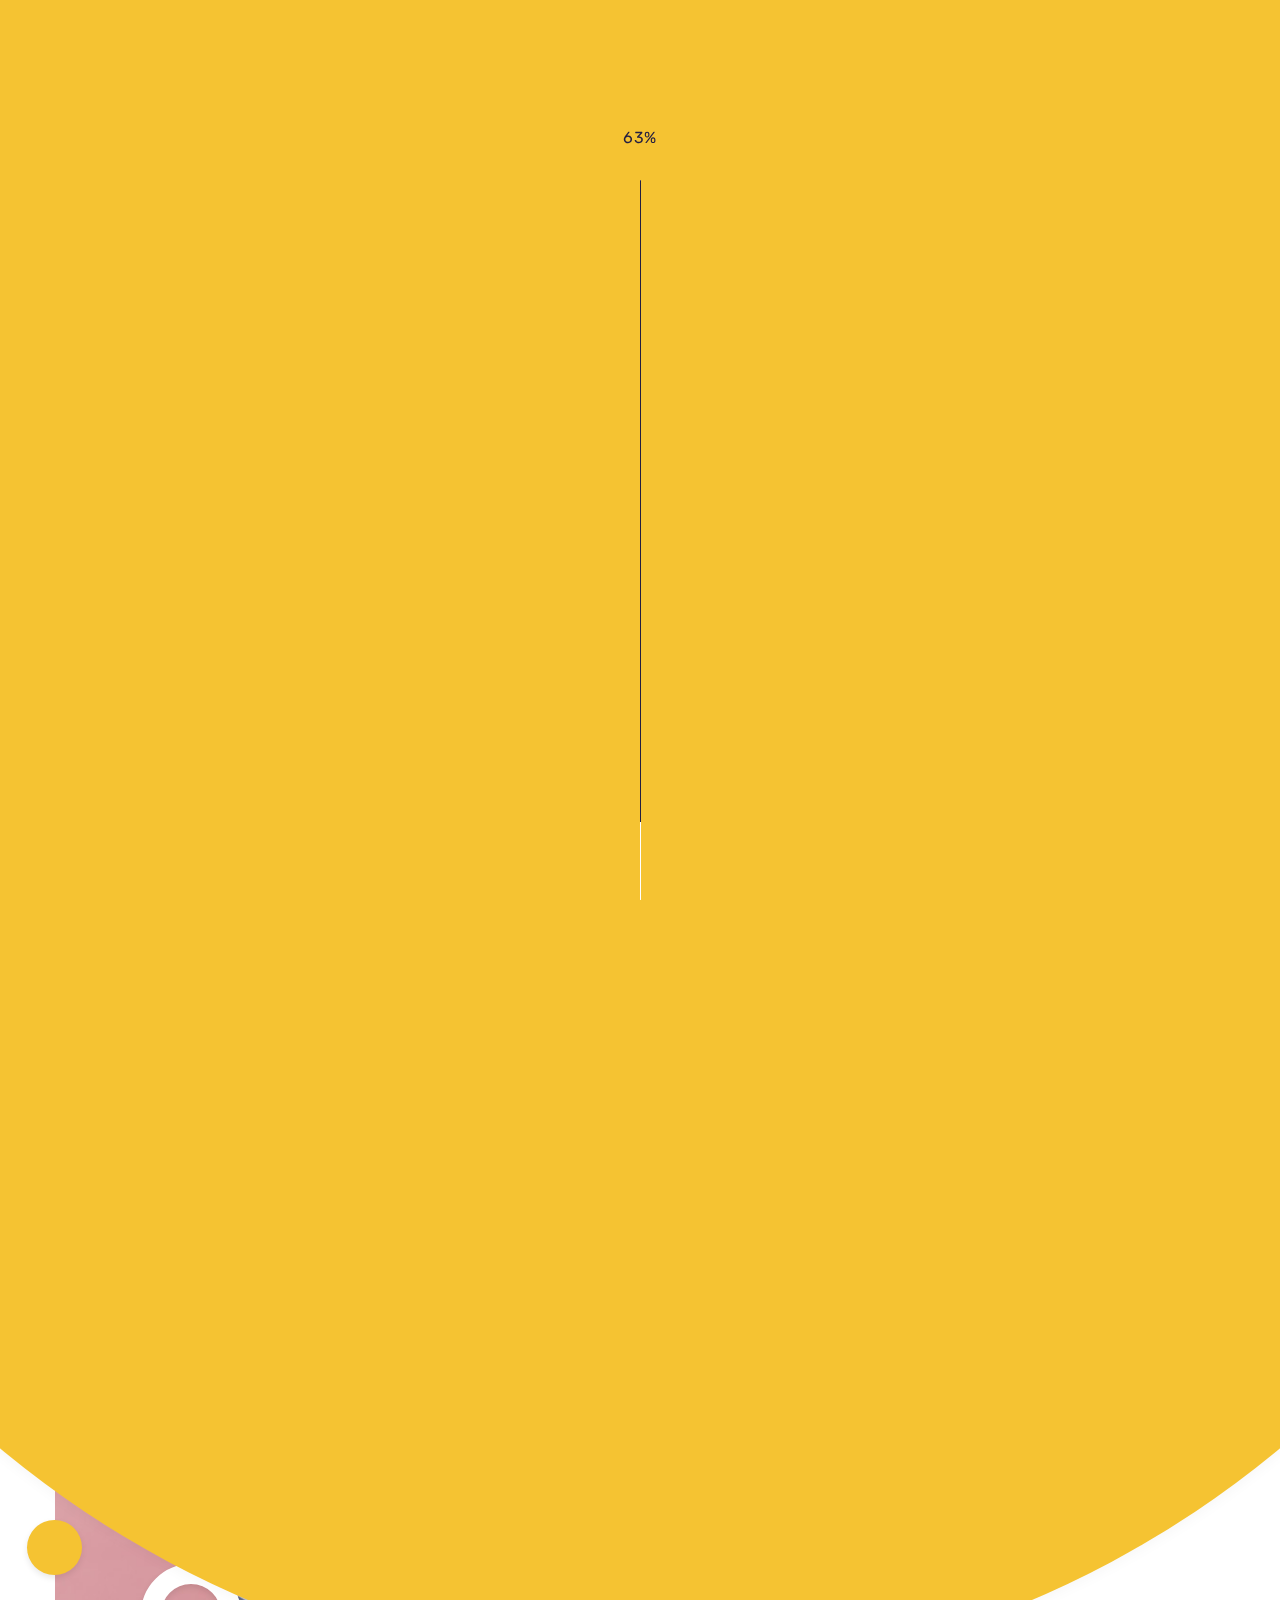
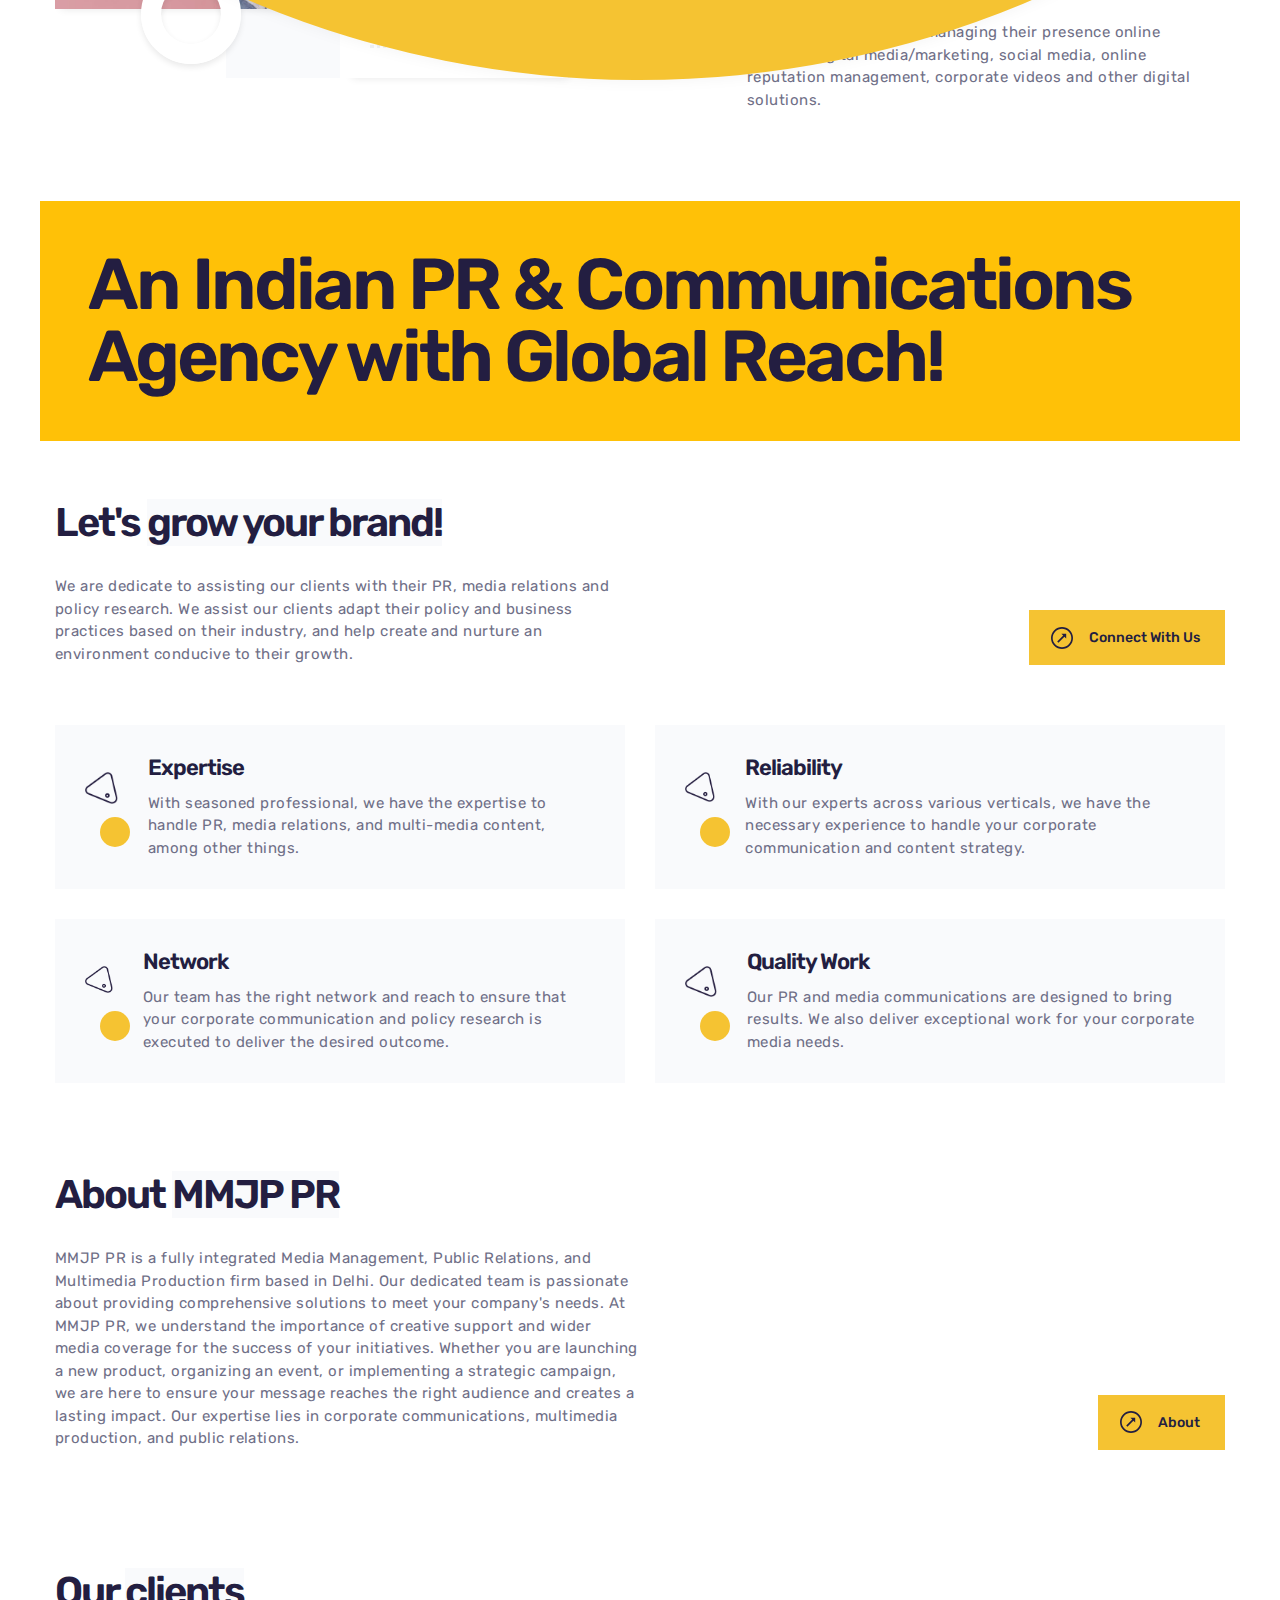
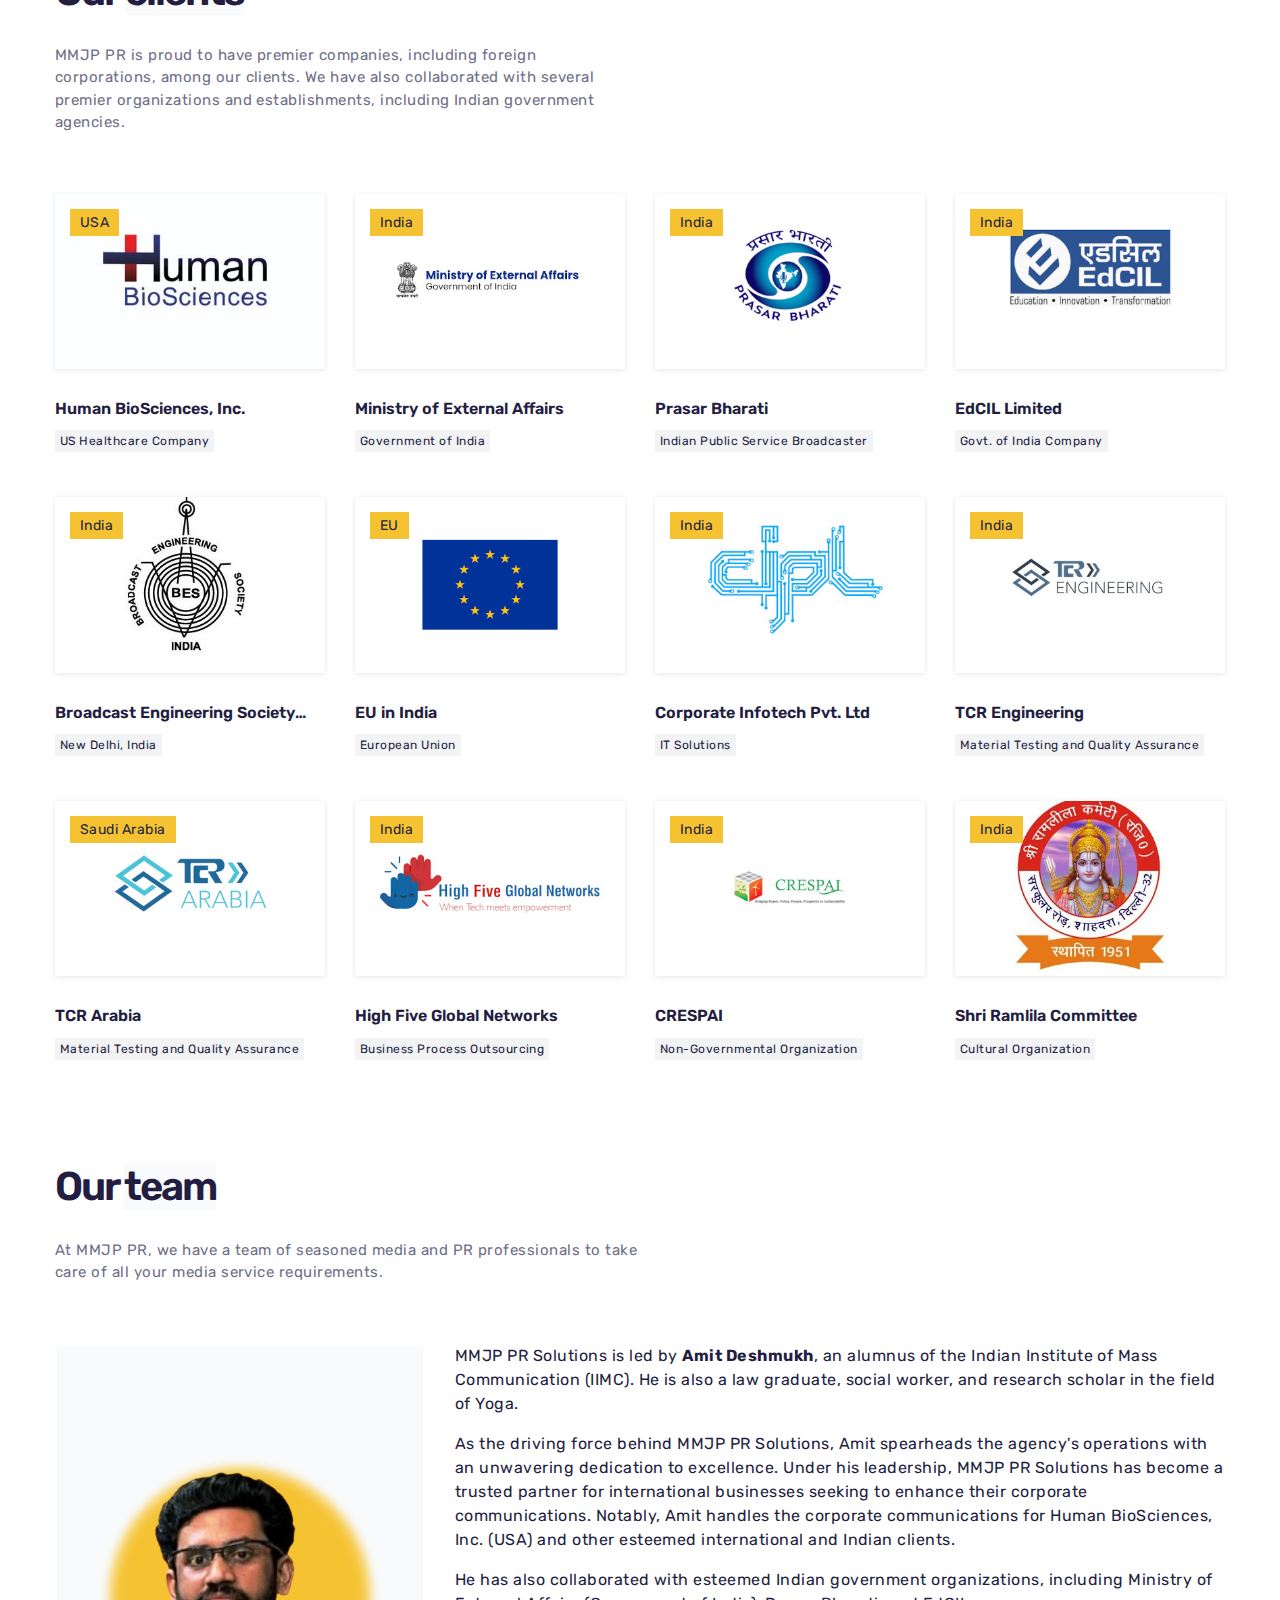
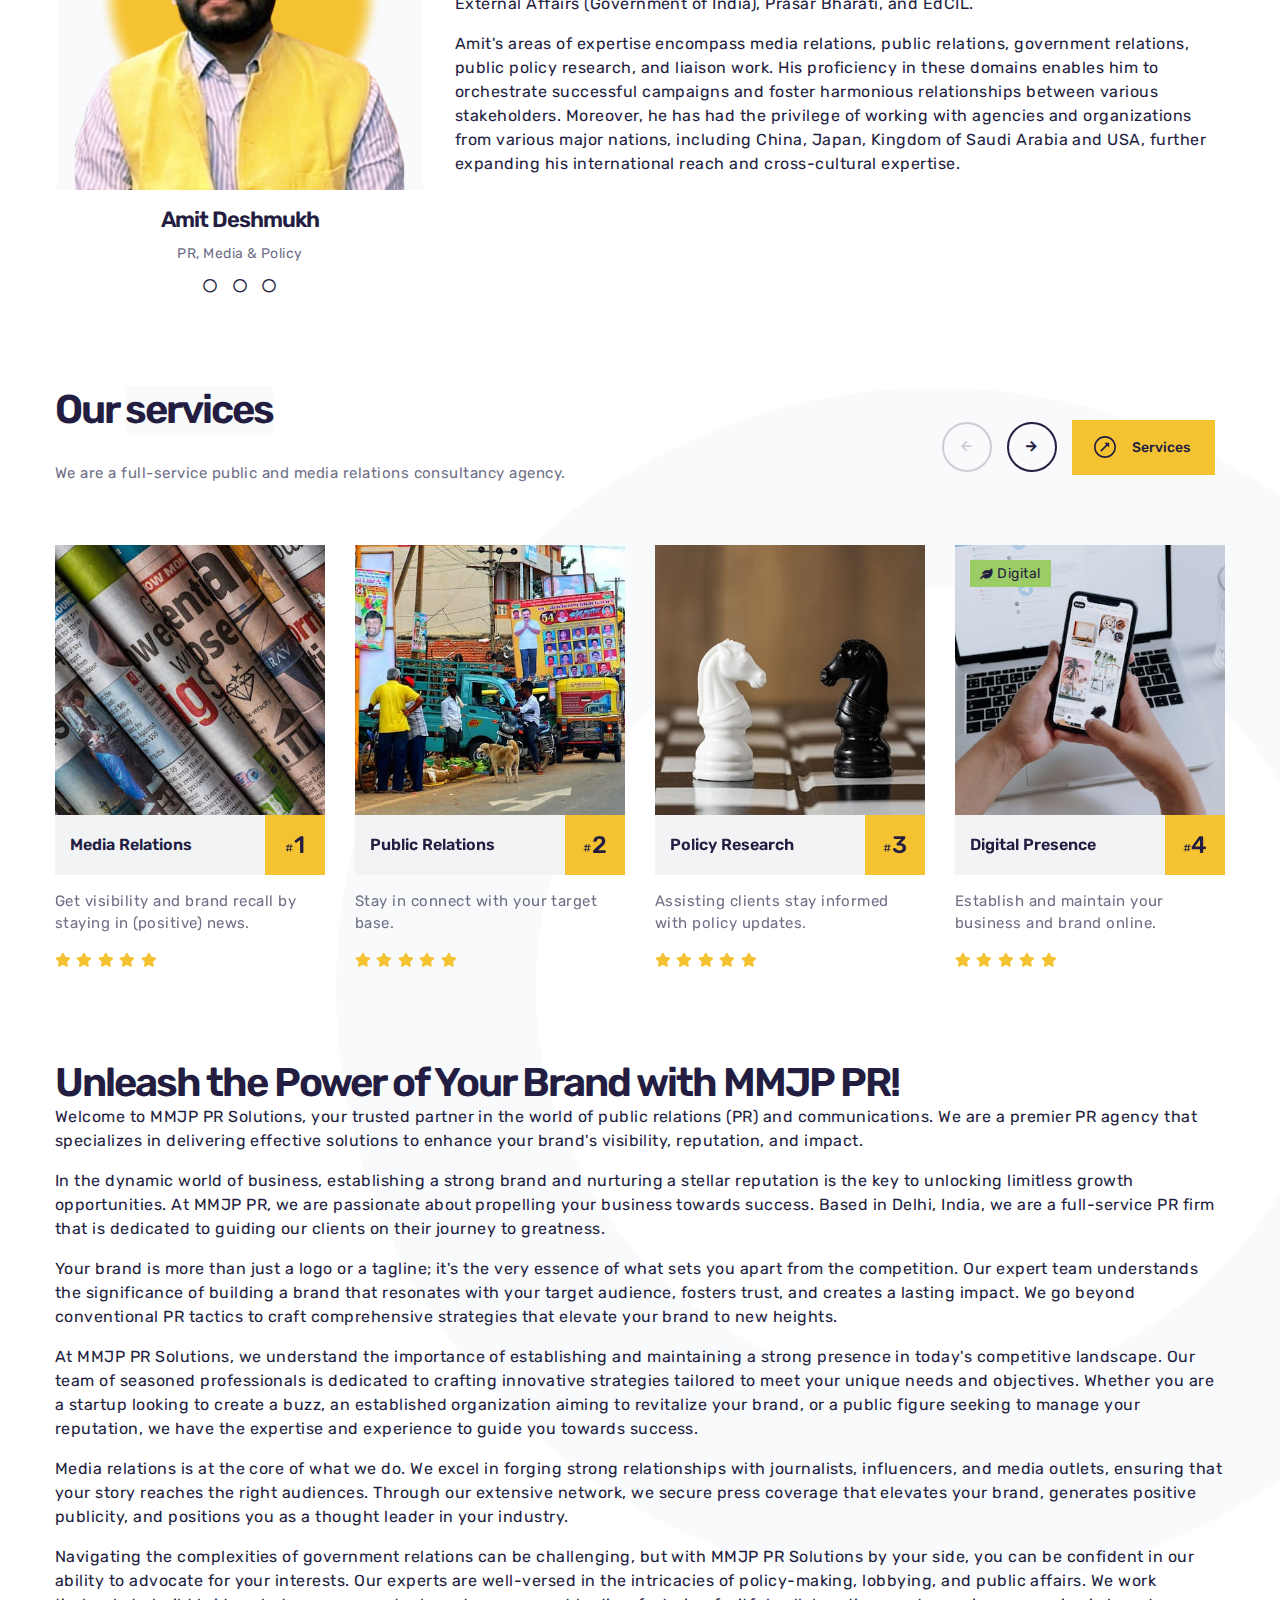
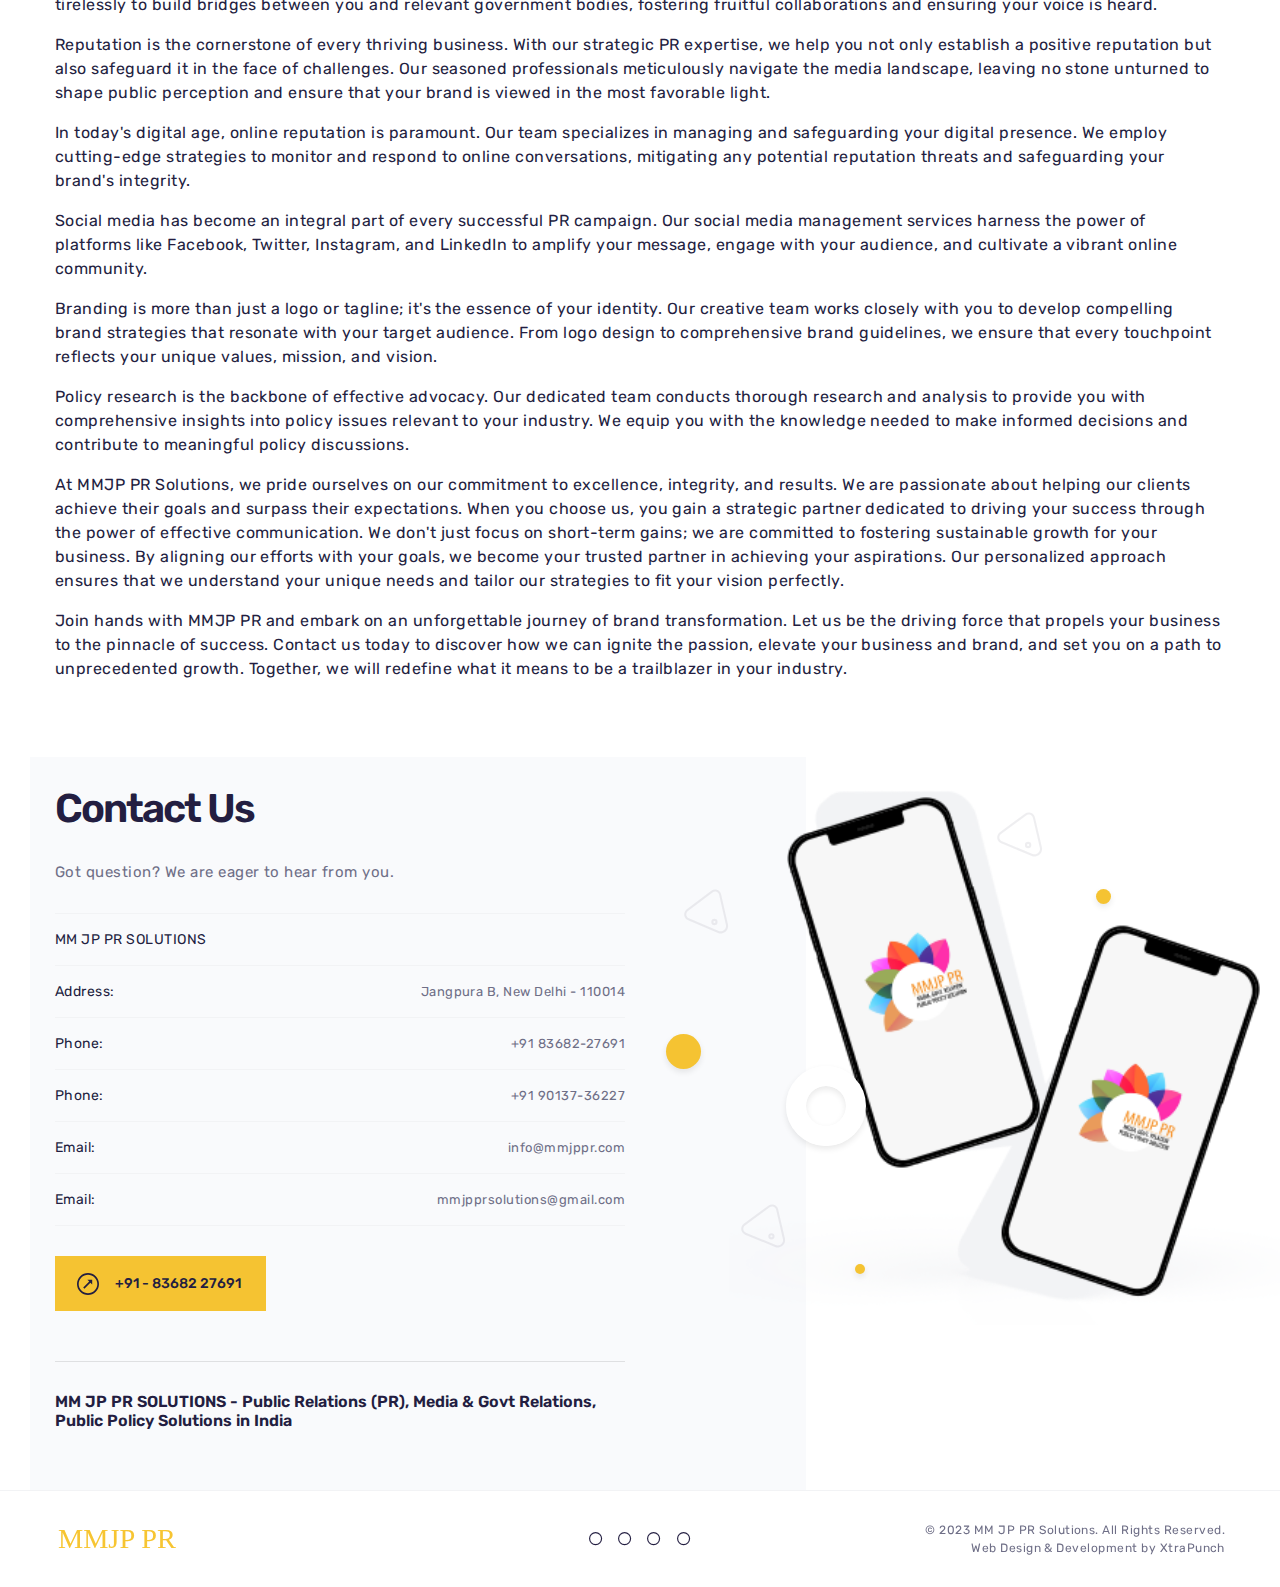
==== commit 189e37dc: "Update index.html" ====
--- a/index.html
+++ b/index.html
@@ -560,9 +560,9 @@
 						
 						<p>As the driving force behind MMJP PR Solutions, Amit spearheads the agency's operations with an unwavering dedication to excellence. Under his leadership, MMJP PR Solutions has become a trusted partner for international businesses seeking to enhance their corporate communications. Notably, Amit handles the corporate communications for Human BioSciences, Inc. (USA) and other esteemed international and Indian clients.</p>
 
-						<p>He has also collaborated with esteemed Indian government organizations, including Ministry of External Affairs (Government of India), Broadcast Engineering Society, and Prasar Bharati. His experiences in working with governmental bodies have further honed his understanding of government relations, providing him with valuable insights into the intricate workings of public policy.</p>
-
-						<p>Amit's areas of expertise encompass media relations, public relations, government relations, public policy research, and liaison work. His proficiency in these domains enables him to orchestrate successful campaigns and foster harmonious relationships between various stakeholders. Moreover, he has had the privilege of working with agencies and organizations from various major nations, including Japan, further expanding his international reach and cross-cultural expertise.</p>
+						<p>He has also collaborated with esteemed Indian government organizations, including Ministry of External Affairs (Government of India), Prasar Bharati, and EdCIL.</p>
+
+						<p>Amit's areas of expertise encompass media relations, public relations, government relations, public policy research, and liaison work. His proficiency in these domains enables him to orchestrate successful campaigns and foster harmonious relationships between various stakeholders. Moreover, he has had the privilege of working with agencies and organizations from various major nations, including China, Japan, Kingdom of Saudi Arabia and USA, further expanding his international reach and cross-cultural expertise.</p>
               
             </div>
 
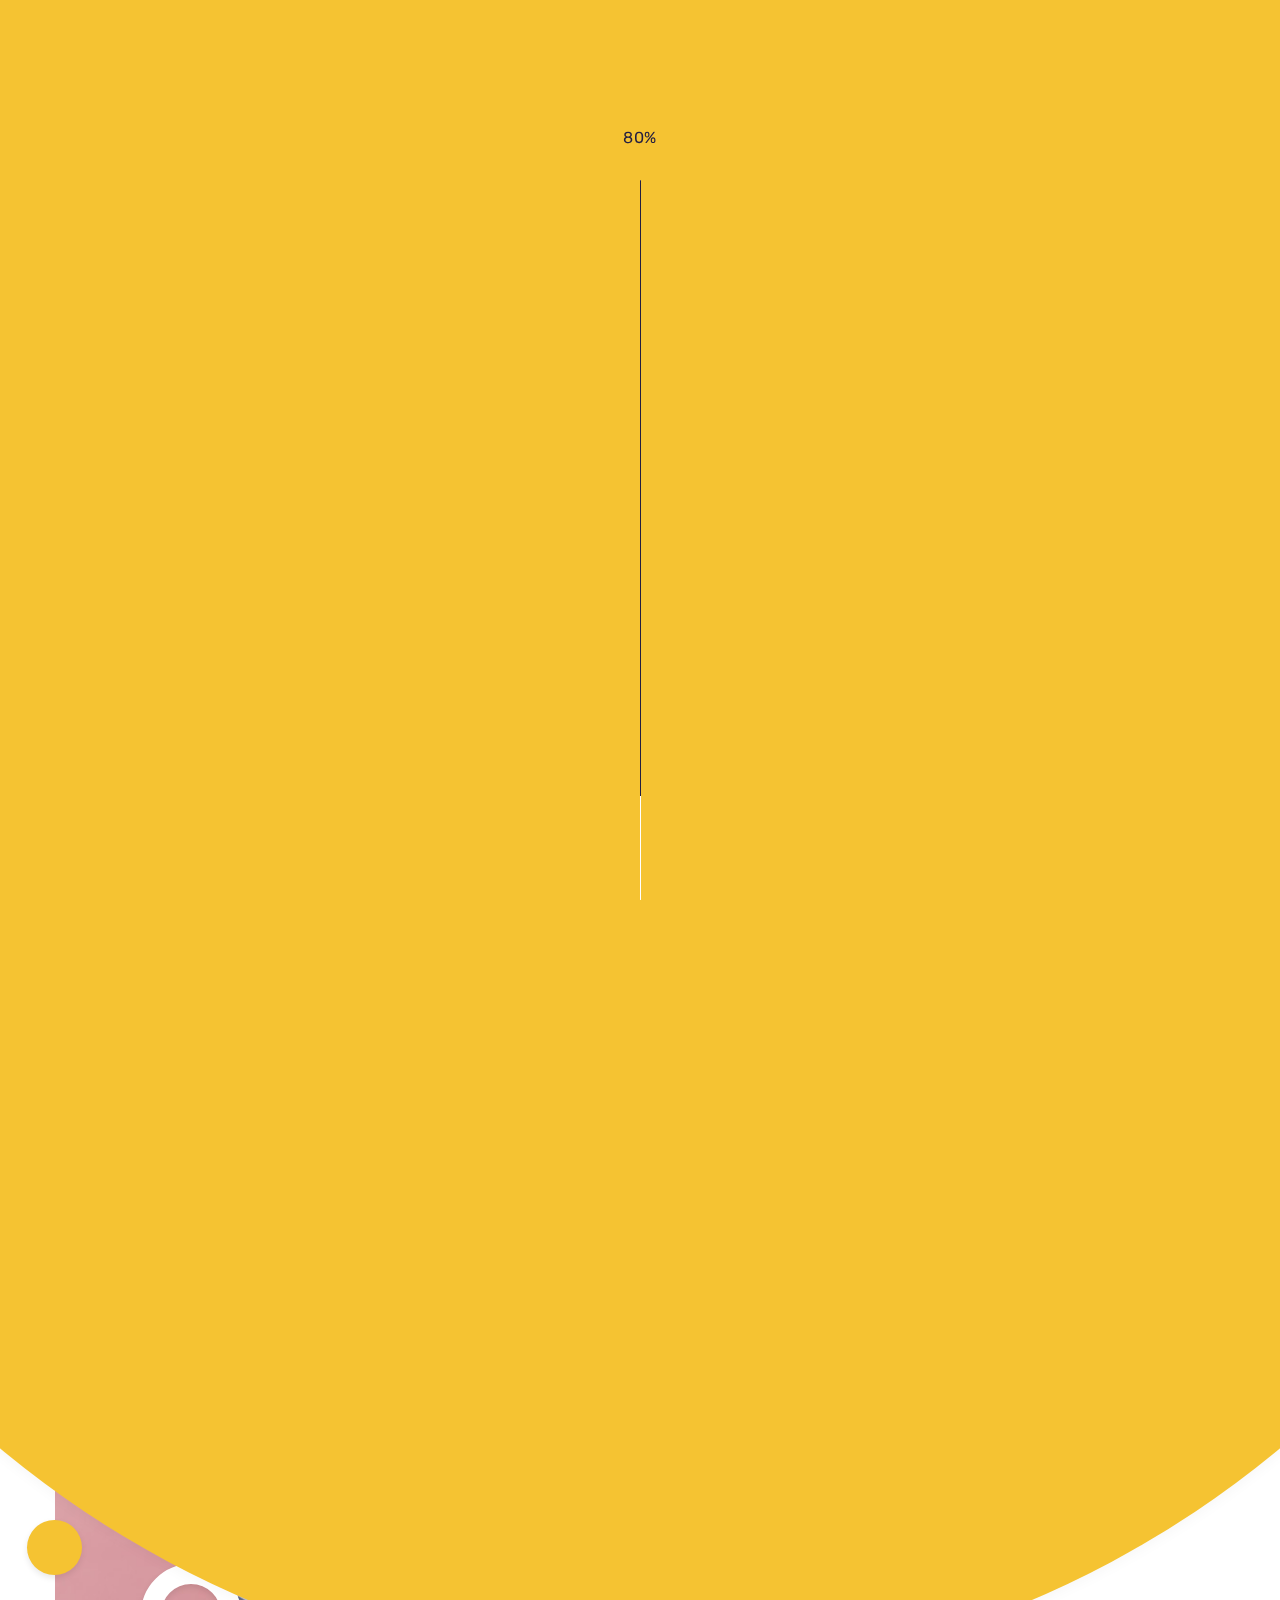
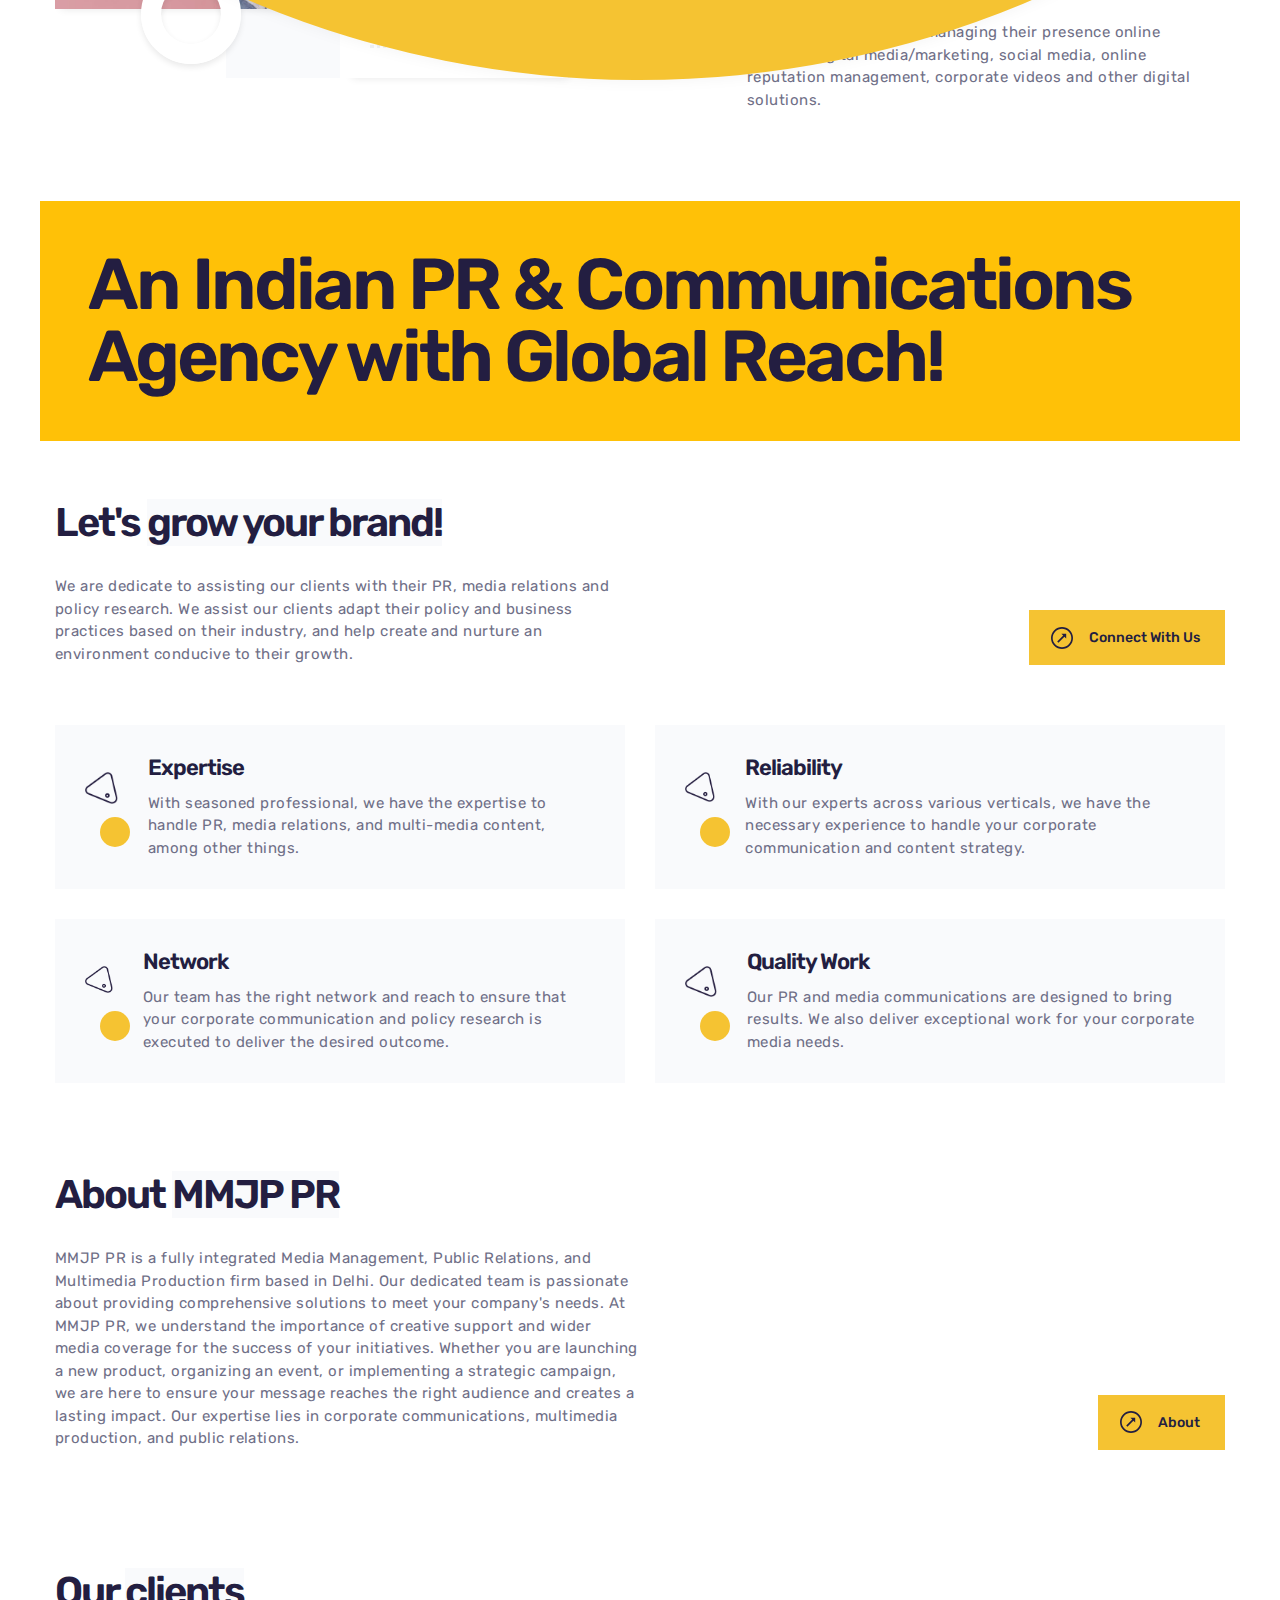
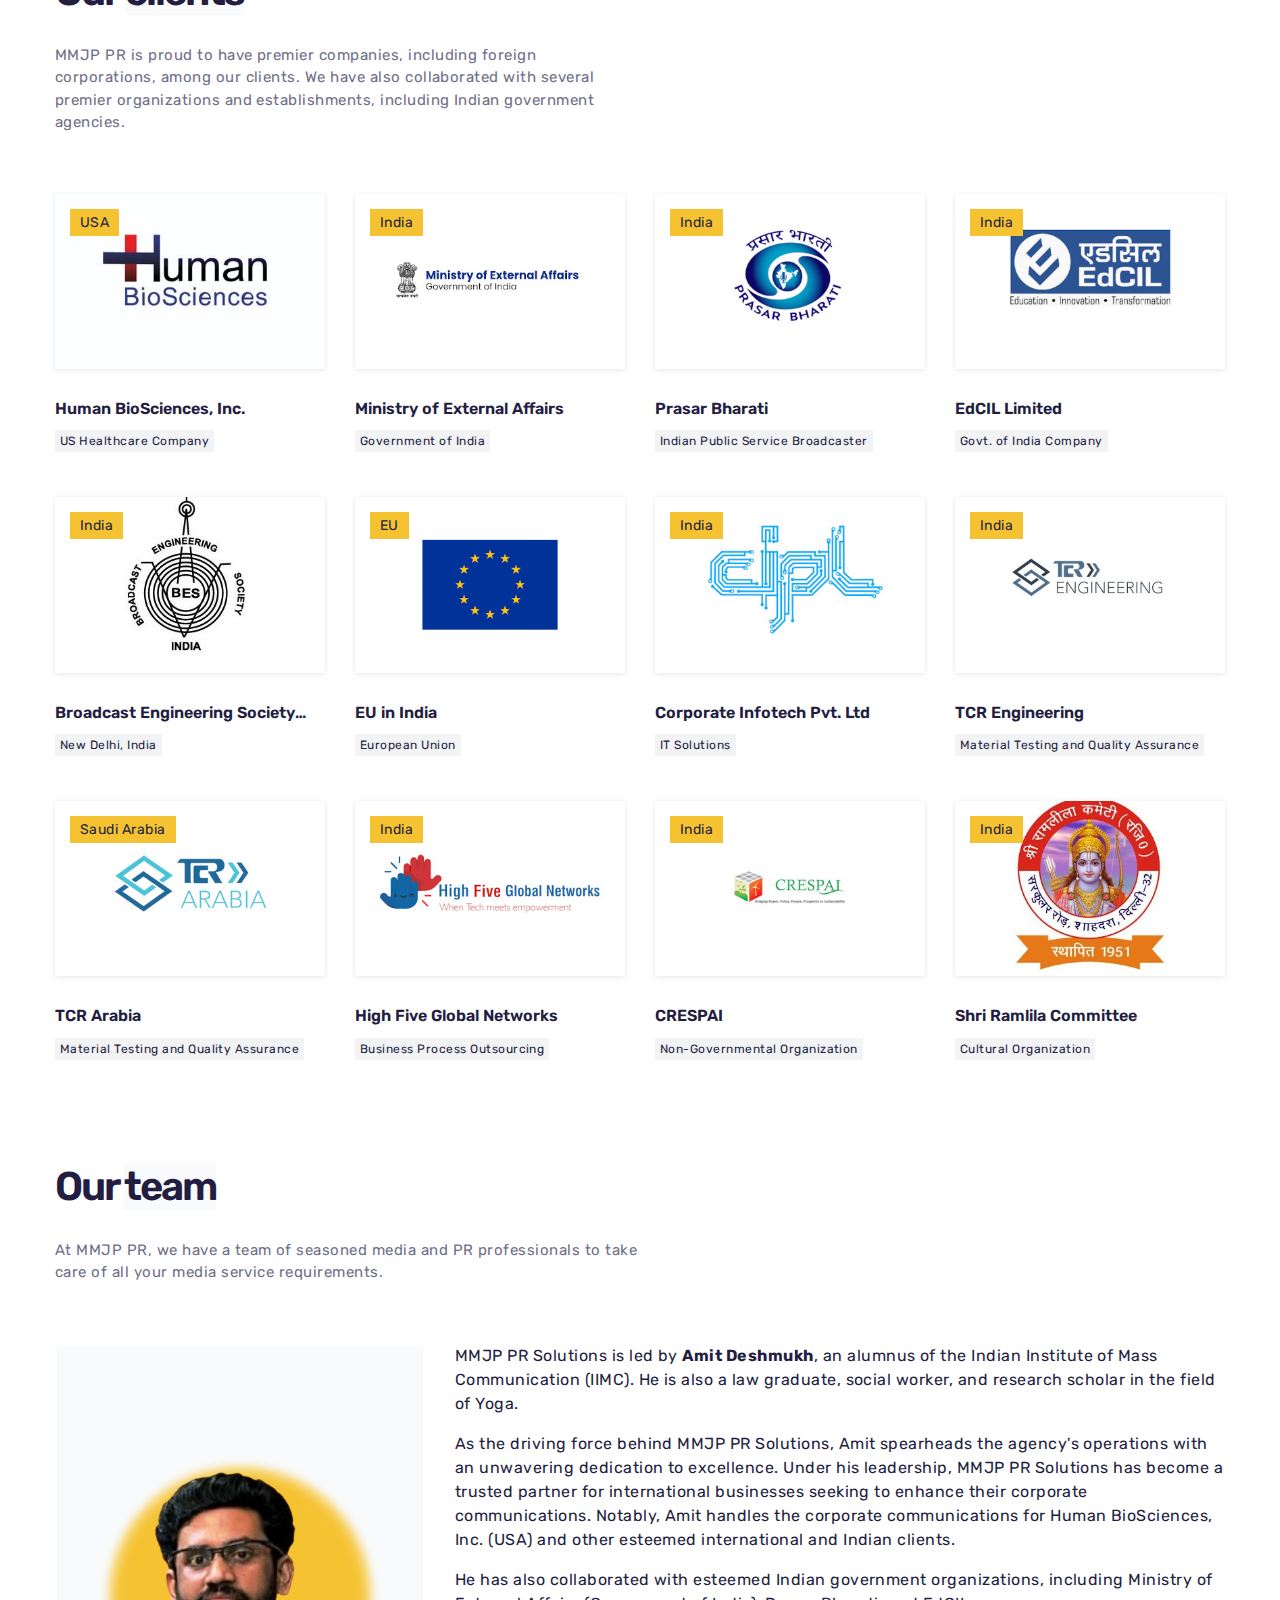
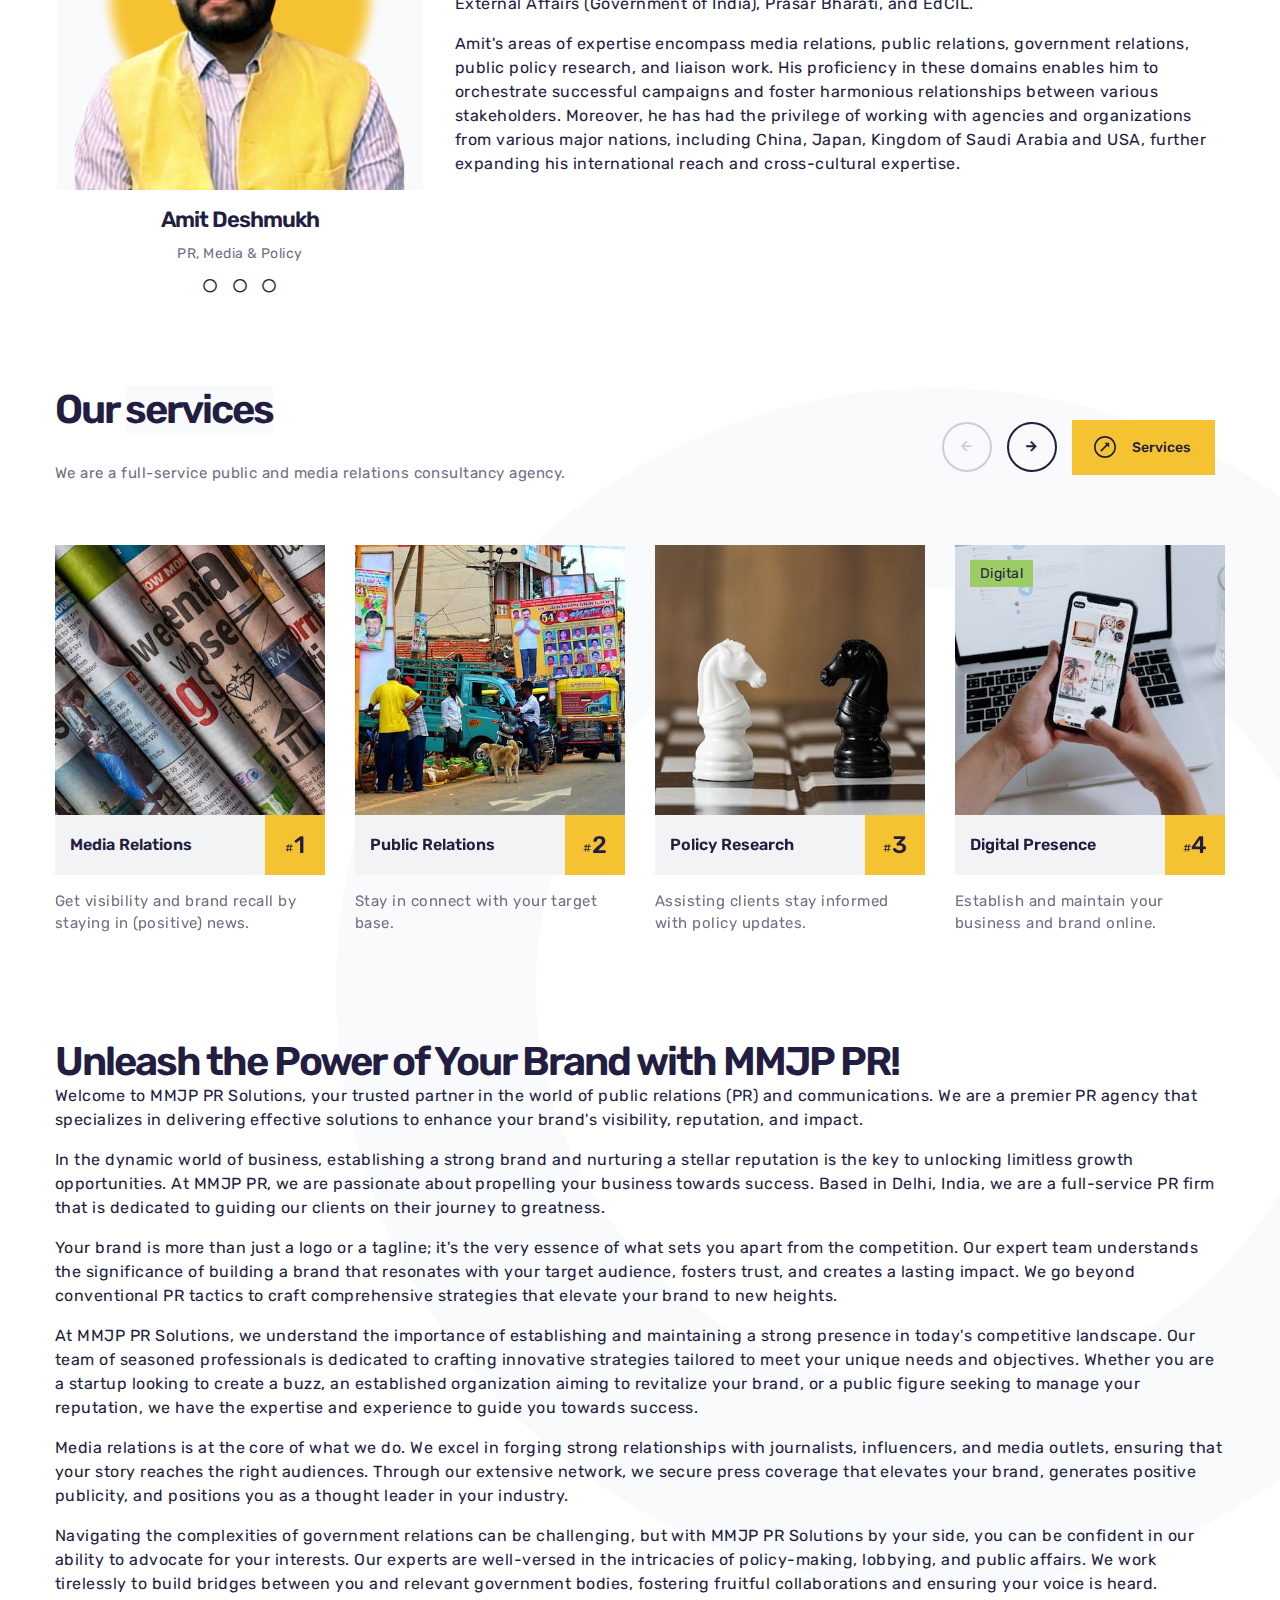
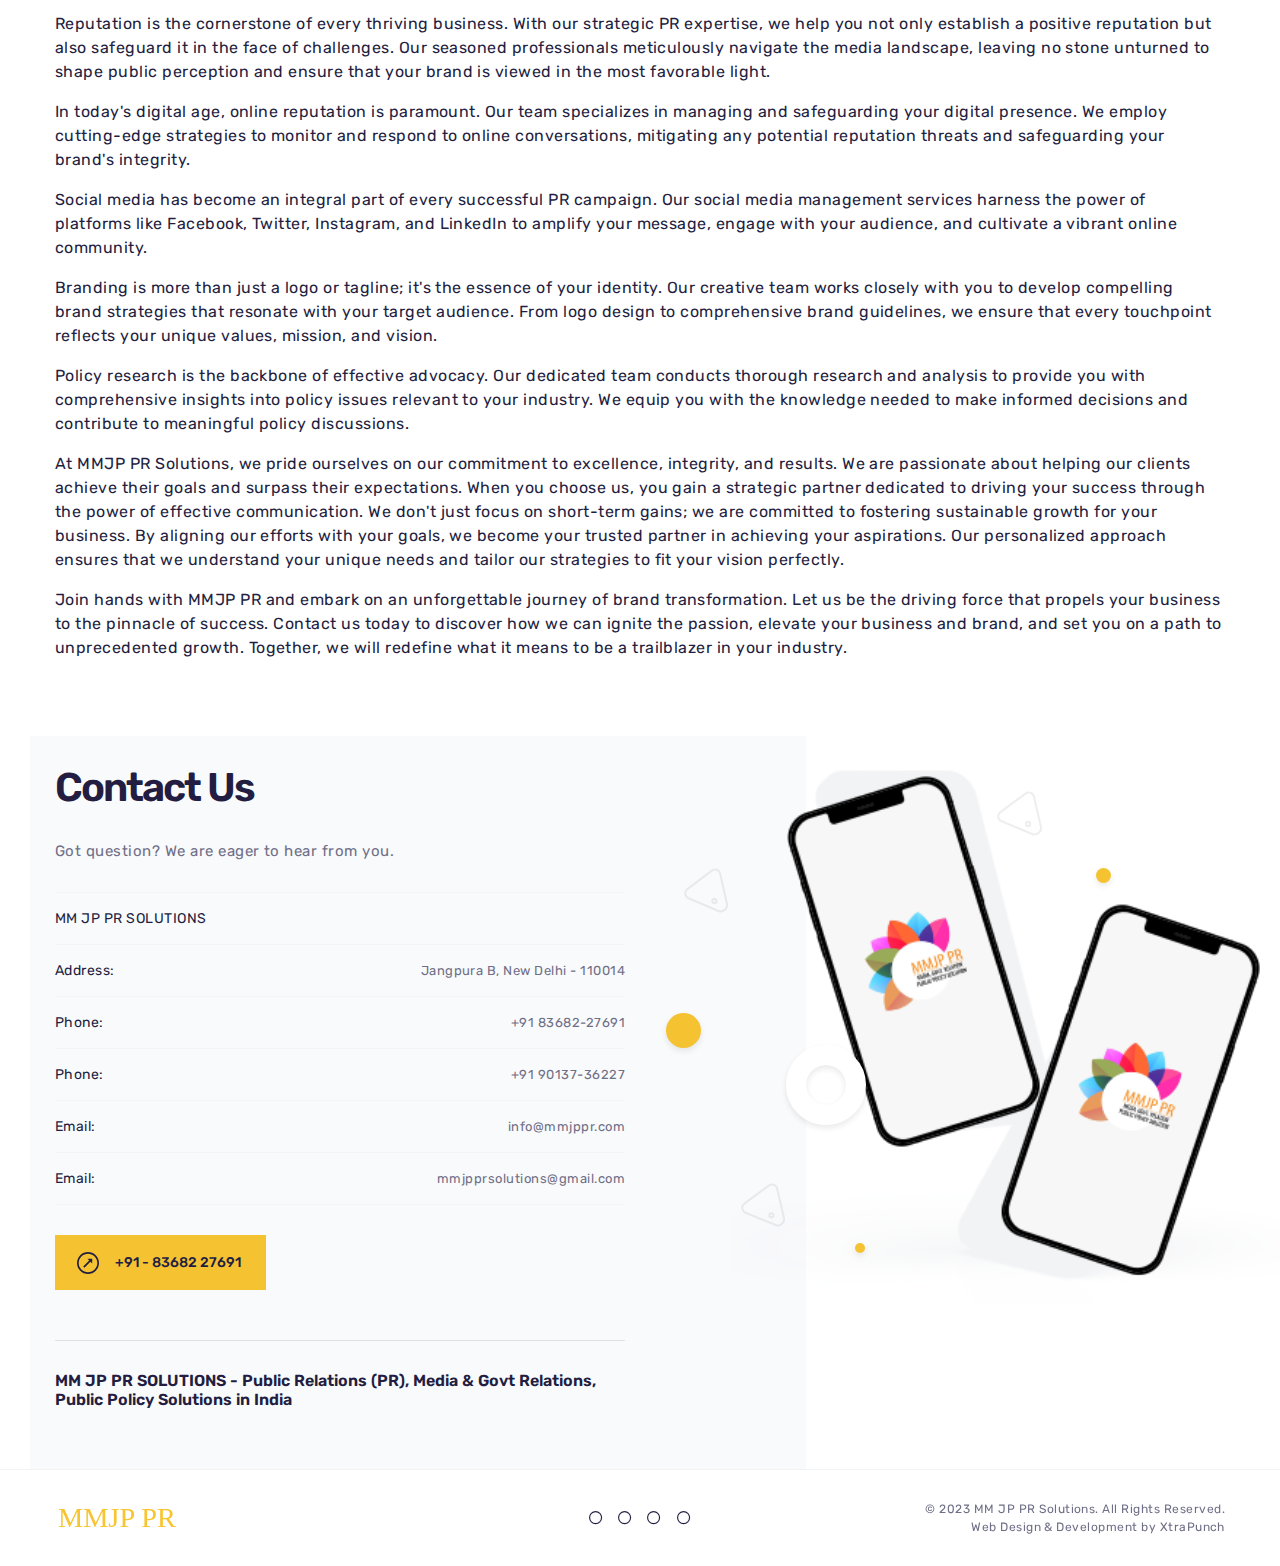
==== commit 43d816ab: "Update index.html" ====
--- a/index.html
+++ b/index.html
@@ -613,13 +613,6 @@
                   </div>
                   <div class="sb-description">
                     <p class="sb-text sb-mb-15">Get visibility and brand recall by staying in (positive) news.</p>
-                    <ul class="sb-stars">
-                      <li><i class="fas fa-star"></i></li>
-                      <li><i class="fas fa-star"></i></li>
-                      <li><i class="fas fa-star"></i></li>
-                      <li><i class="fas fa-star"></i></li>
-                      <li><i class="fas fa-star"></i></li>
-                    </ul>
                   </div>
                 </a>
               </div>
@@ -634,13 +627,6 @@
                   </div>
                   <div class="sb-description">
                     <p class="sb-text sb-mb-15">Stay in connect with your target base.</p>
-                    <ul class="sb-stars">
-                      <li><i class="fas fa-star"></i></li>
-                      <li><i class="fas fa-star"></i></li>
-                      <li><i class="fas fa-star"></i></li>
-                      <li><i class="fas fa-star"></i></li>
-                      <li><i class="fas fa-star"></i></li>
-                    </ul>
                   </div>
                 </a>
               </div>
@@ -655,13 +641,6 @@
                   </div>
                   <div class="sb-description">
                     <p class="sb-text sb-mb-15">Assisting clients stay informed with policy updates.</p>
-                    <ul class="sb-stars">
-                      <li><i class="fas fa-star"></i></li>
-                      <li><i class="fas fa-star"></i></li>
-                      <li><i class="fas fa-star"></i></li>
-                      <li><i class="fas fa-star"></i></li>
-                      <li><i class="fas fa-star"></i></li>
-                    </ul>
                   </div>
                 </a>
               </div>
@@ -669,7 +648,7 @@
                 <a data-fancybox="menu" data-no-swup href="img/gallery-digital.jpg" class="sb-menu-item">
                   <div class="sb-cover-frame">
                     <img src="img/gallery-digital.jpg" alt="PR & Media Services">
-                    <div class="sb-badge sb-vegan"><i class="fas fa-leaf"></i> Digital</div>
+                    <div class="sb-badge sb-vegan">Digital</div>
                   </div>
                   <div class="sb-card-tp">
                     <h4 class="sb-card-title">Digital Presence</h4>
@@ -677,13 +656,6 @@
                   </div>
                   <div class="sb-description">
                     <p class="sb-text sb-mb-15">Establish and maintain your business and brand online.</p>
-                    <ul class="sb-stars">
-                      <li><i class="fas fa-star"></i></li>
-                      <li><i class="fas fa-star"></i></li>
-                      <li><i class="fas fa-star"></i></li>
-                      <li><i class="fas fa-star"></i></li>
-                      <li><i class="fas fa-star"></i></li>
-                    </ul>
                   </div>
                 </a>
               </div>
@@ -699,13 +671,6 @@
                   </div>
                   <div class="sb-description">
                     <p class="sb-text sb-mb-15">Gain more brand recognition and following for your business.</p>
-                    <ul class="sb-stars">
-                      <li><i class="fas fa-star"></i></li>
-                      <li><i class="fas fa-star"></i></li>
-                      <li><i class="fas fa-star"></i></li>
-                      <li><i class="fas fa-star"></i></li>
-                      <li><i class="fas fa-star"></i></li>
-                    </ul>
                   </div>
                 </a>
               </div>
@@ -721,13 +686,6 @@
                   </div>
                   <div class="sb-description">
                     <p class="sb-text sb-mb-15">Manage your reputation and reviews online.</p>
-                    <ul class="sb-stars">
-                      <li><i class="fas fa-star"></i></li>
-                      <li><i class="fas fa-star"></i></li>
-                      <li><i class="fas fa-star"></i></li>
-                      <li><i class="fas fa-star"></i></li>
-                      <li><i class="fas fa-star"></i></li>
-                    </ul>
                   </div>
                 </a>
               </div>
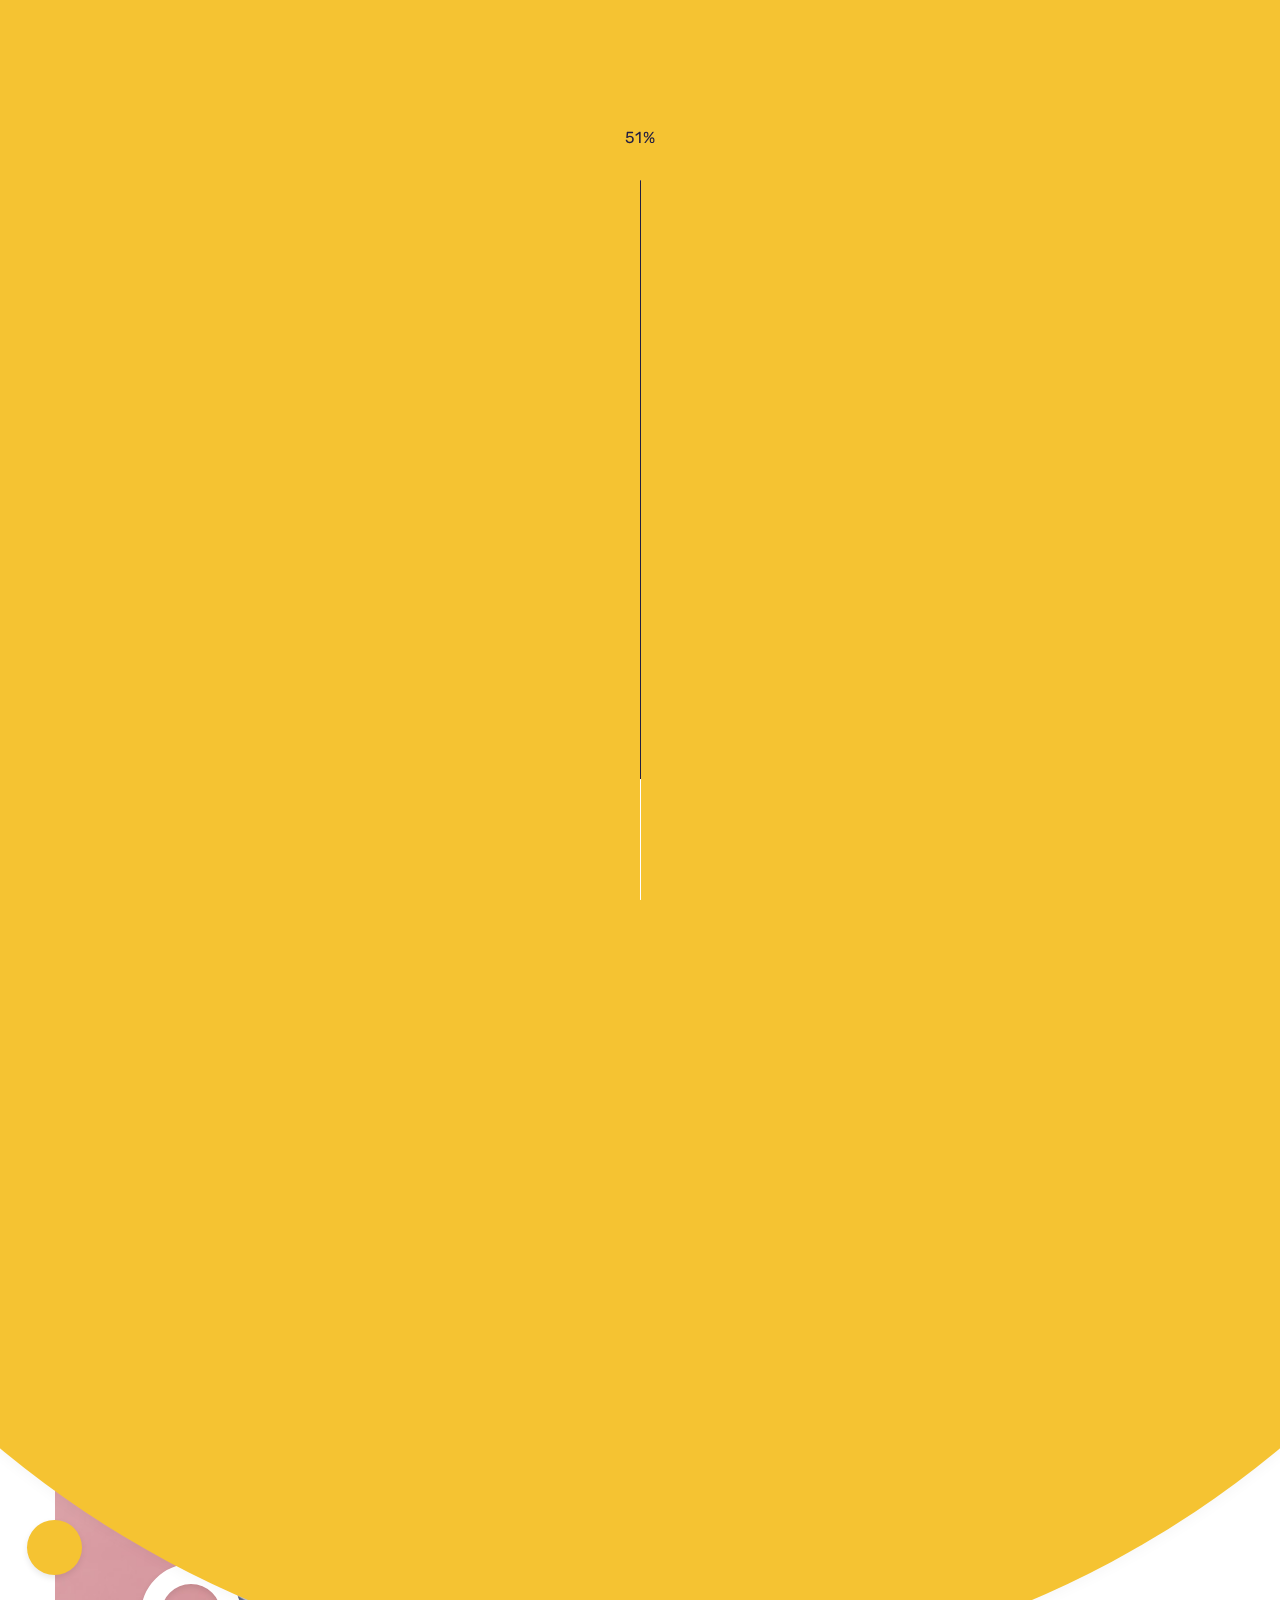
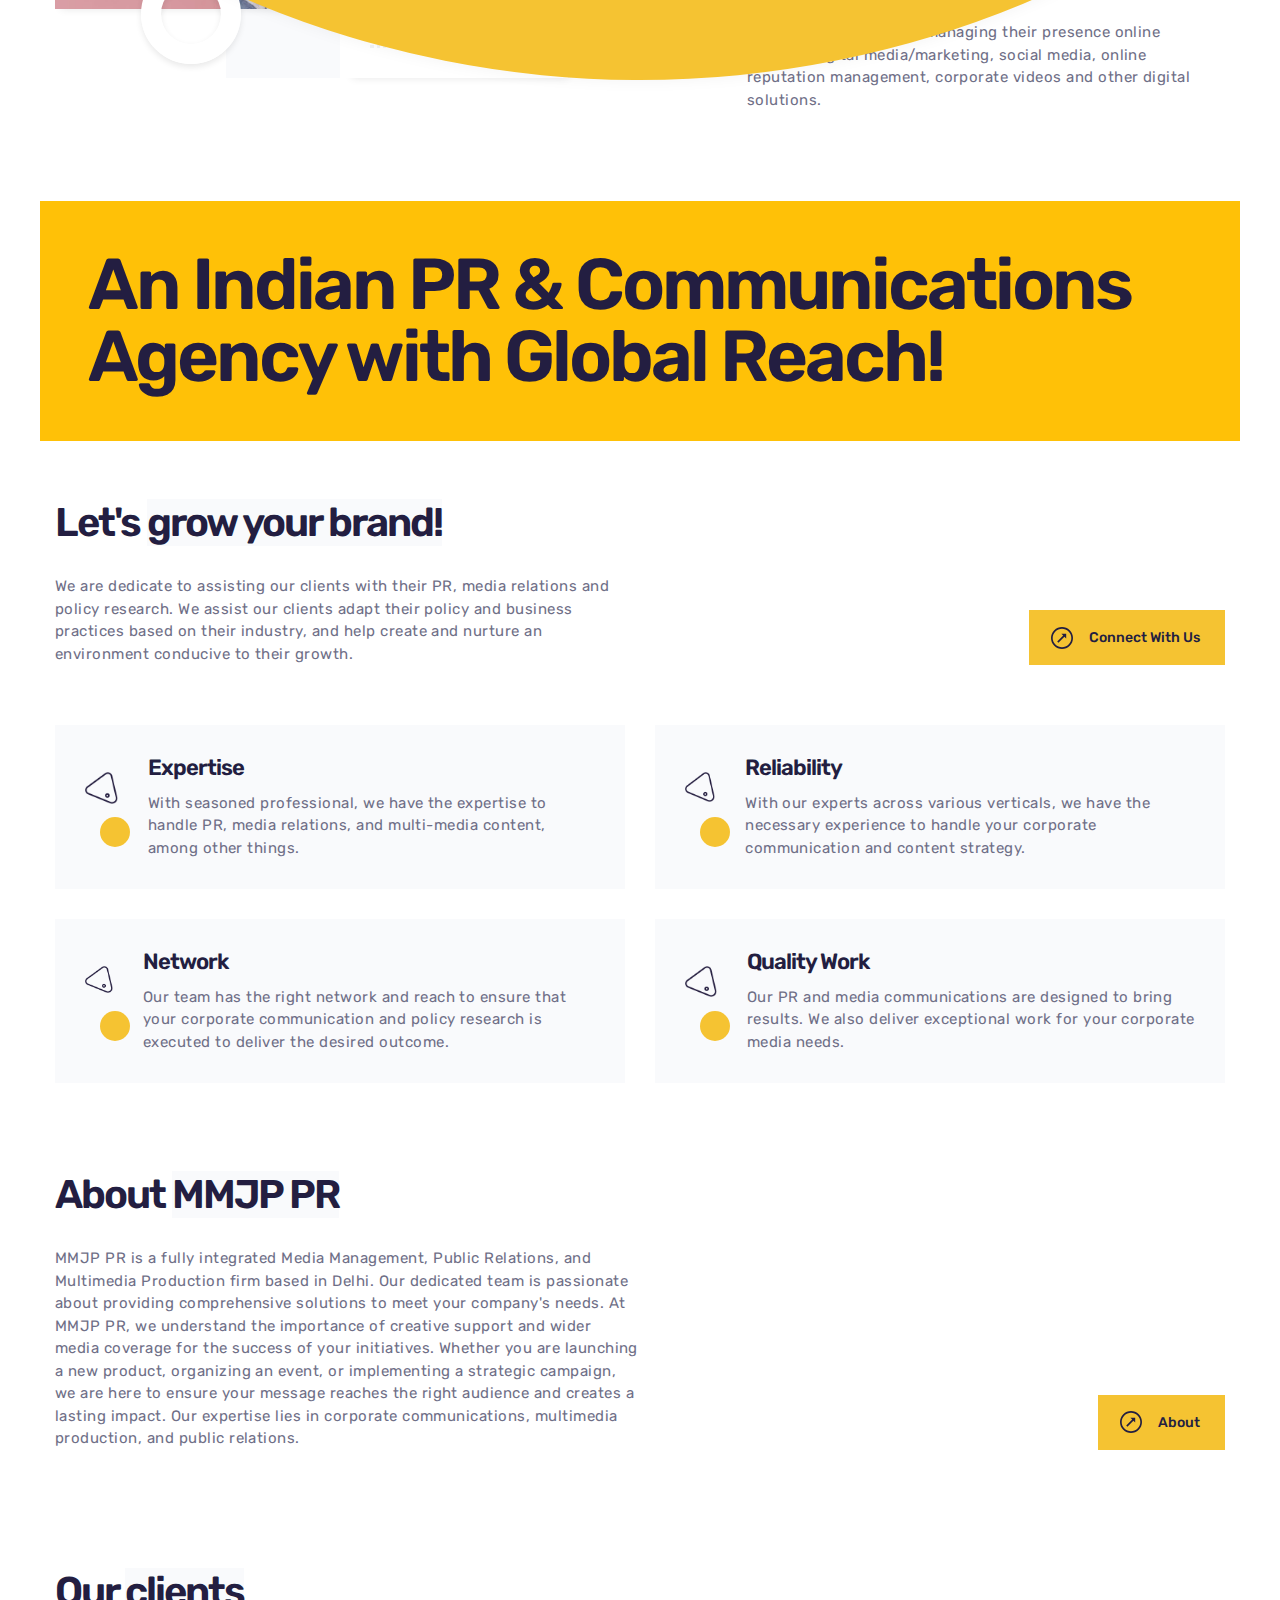
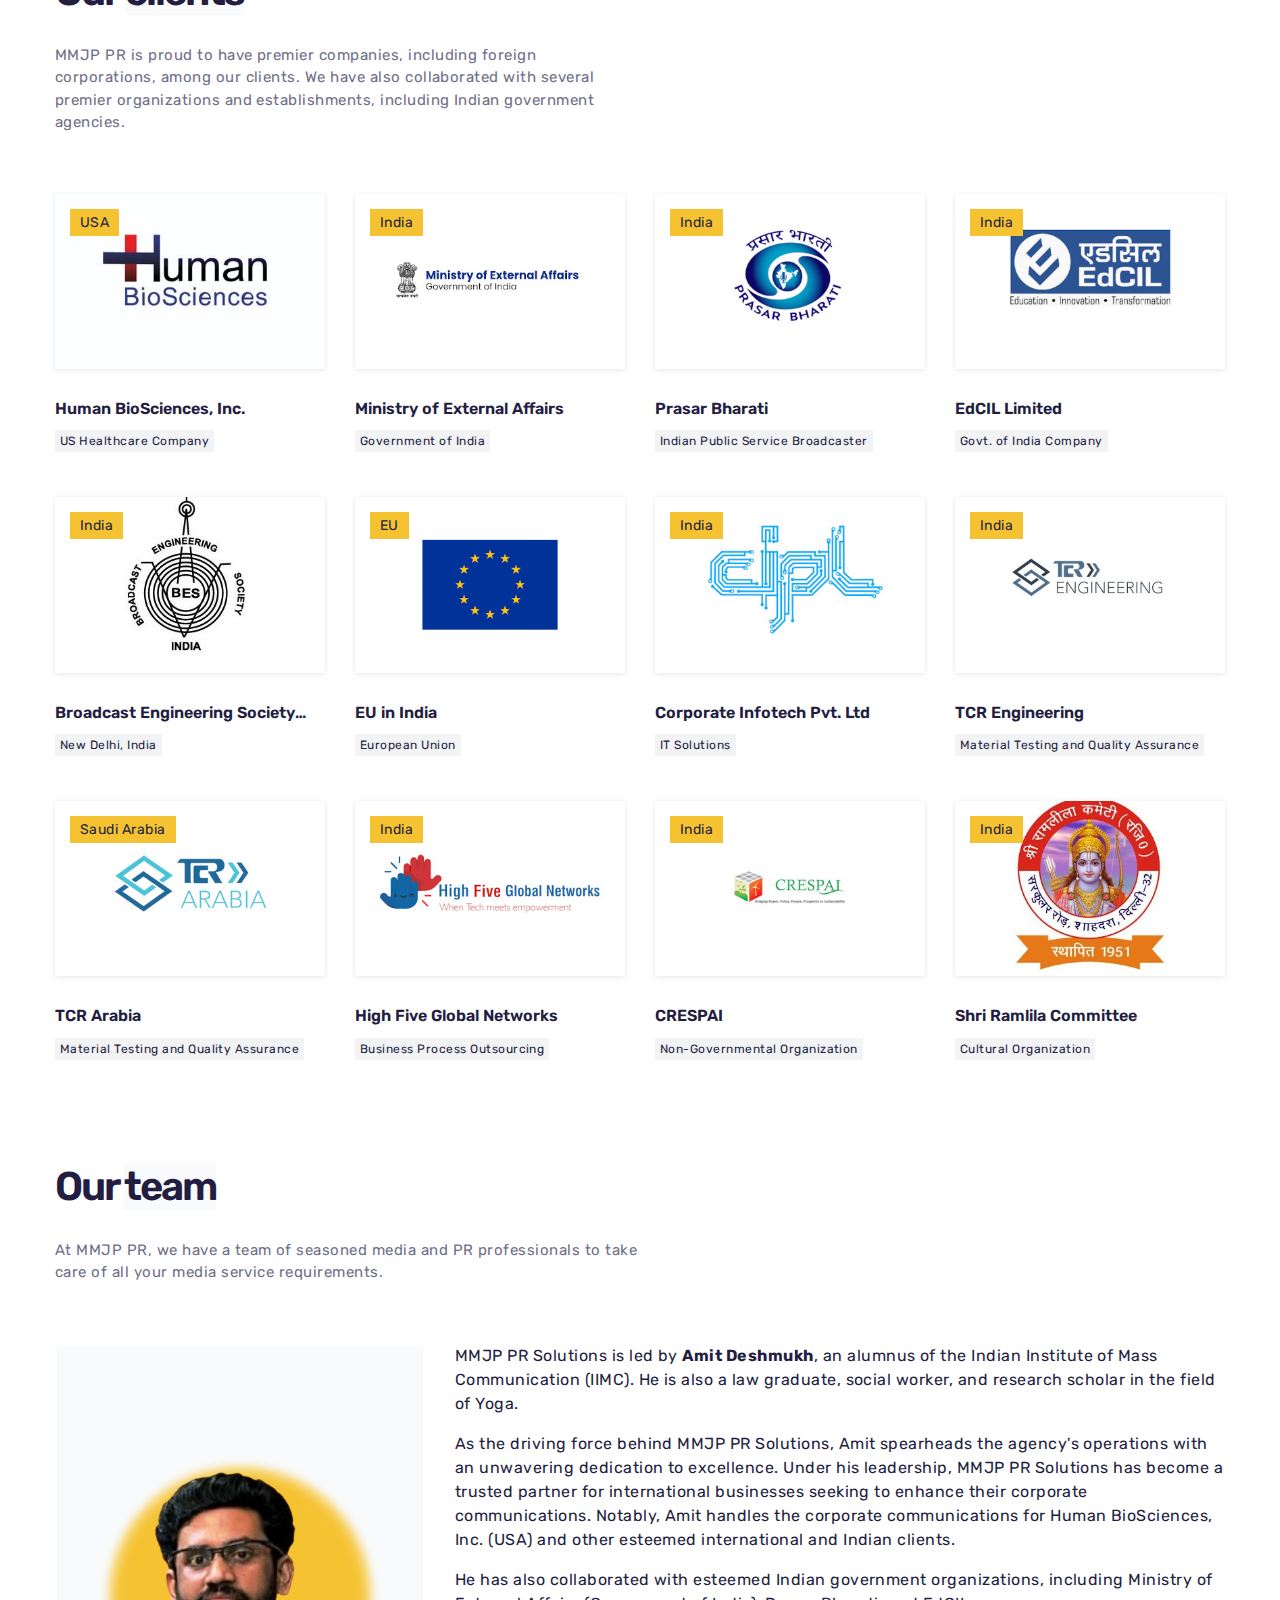
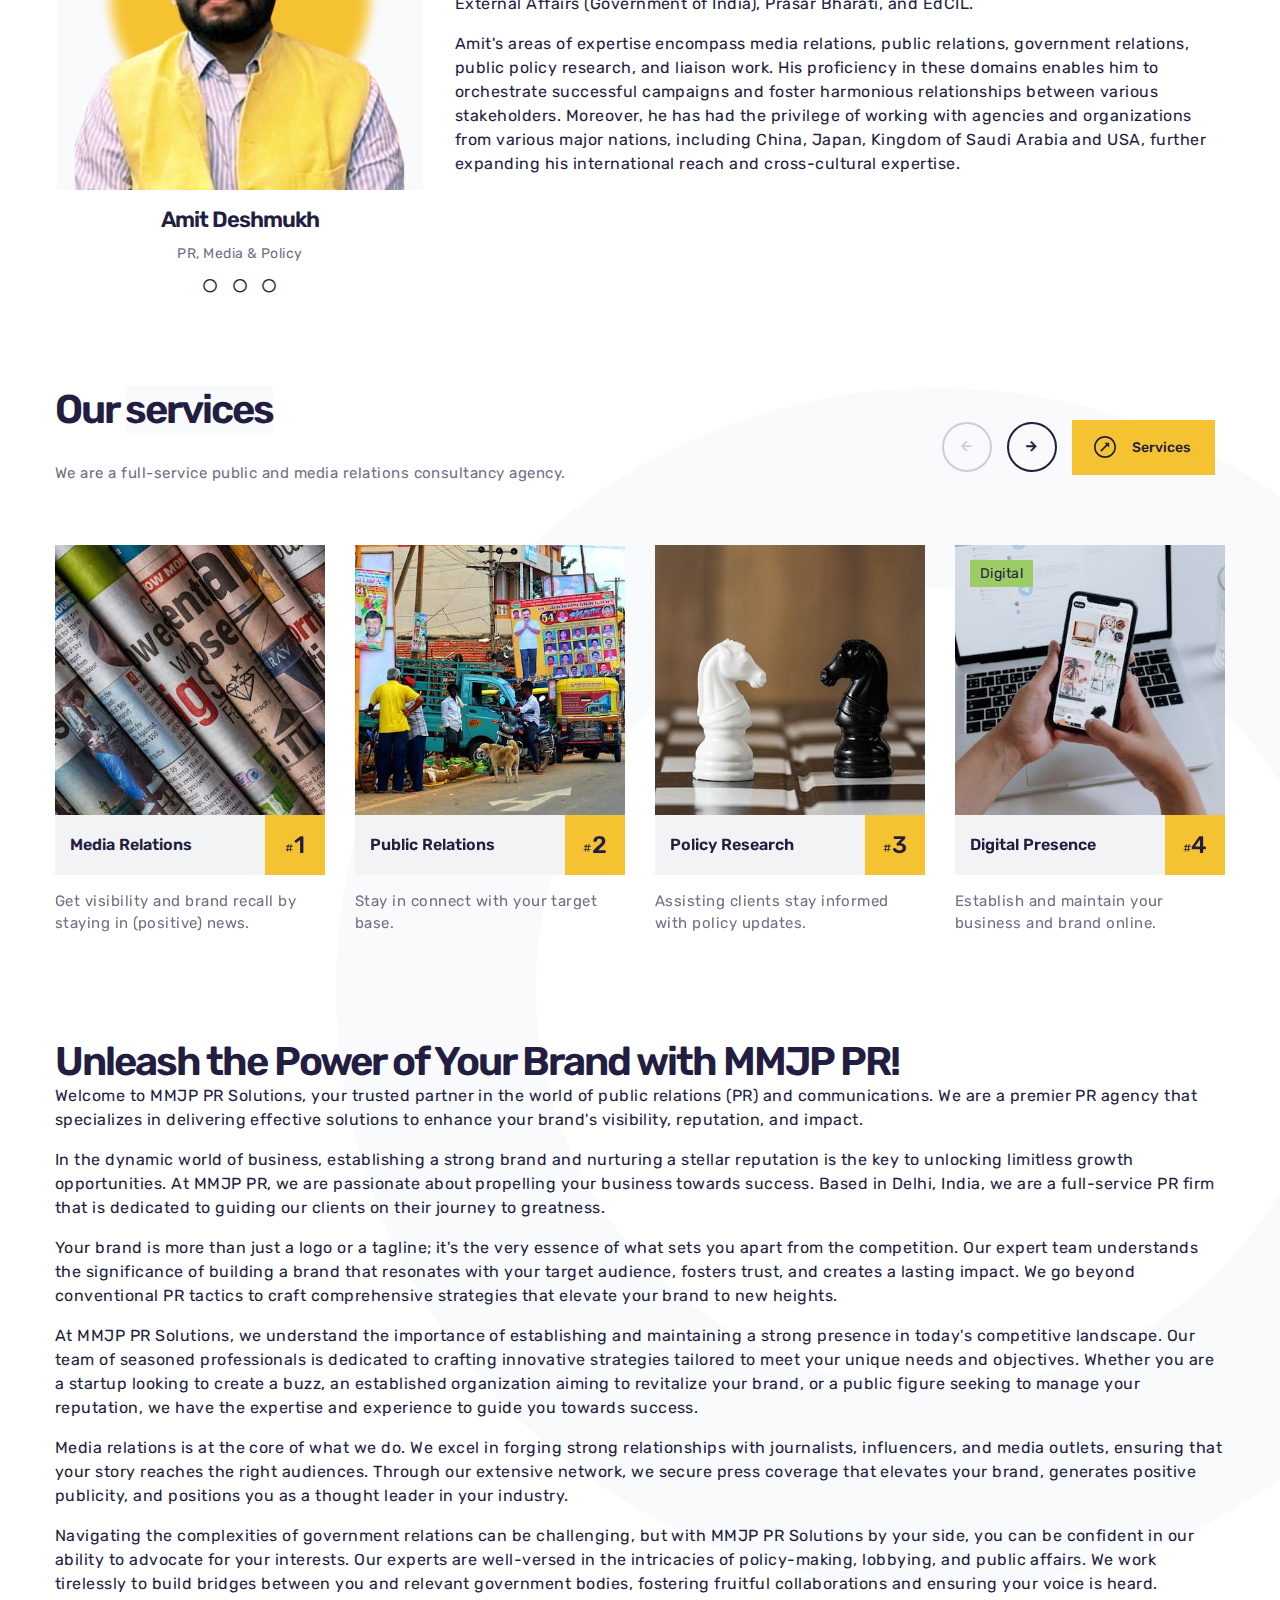
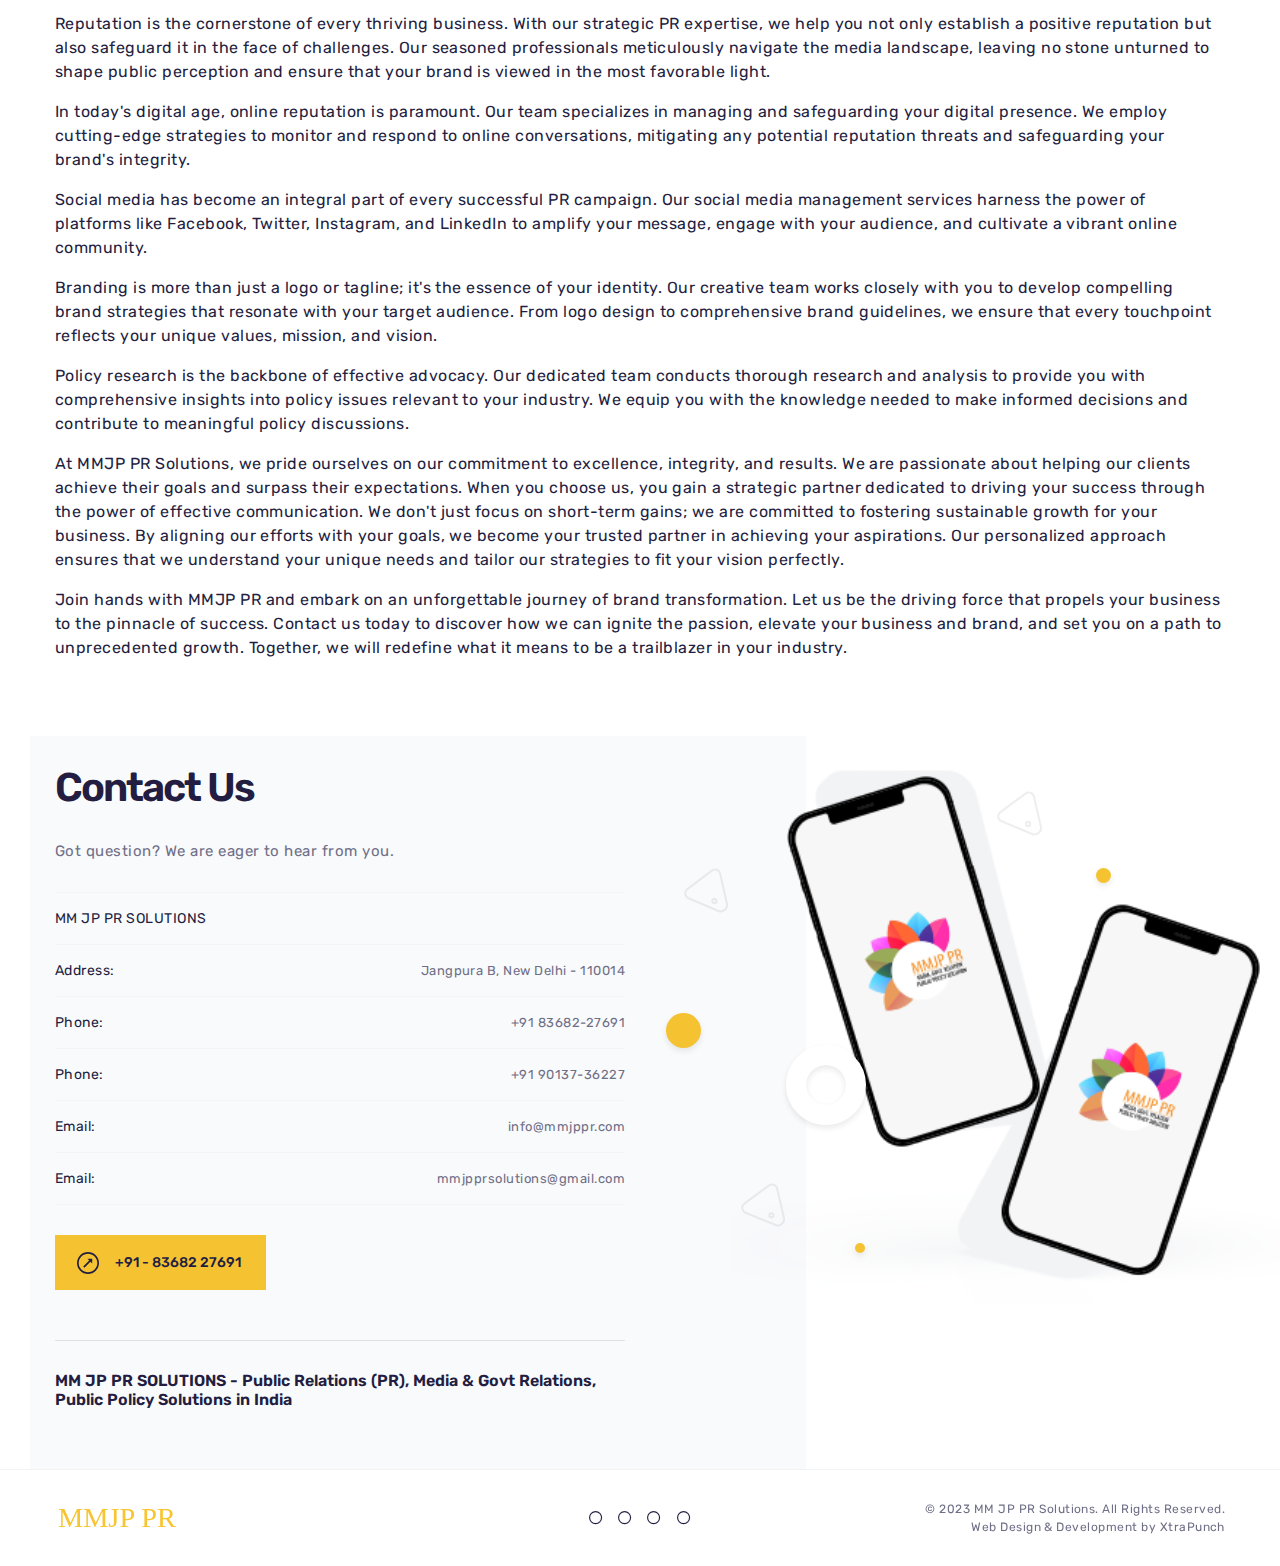
==== commit c1d1acda: "Update index.html" ====
--- a/index.html
+++ b/index.html
@@ -663,7 +663,7 @@
                 <a data-fancybox="menu" data-no-swup href="img/gallery-social.jpg" class="sb-menu-item">
                   <div class="sb-cover-frame">
                     <img src="img/gallery-social.jpg" alt="PR & Media Services">
-                    <div class="sb-badge sb-vegan"><i class="fas fa-leaf"></i> Digital</div>
+                    <div class="sb-badge sb-vegan">Digital</div>
                   </div>
                   <div class="sb-card-tp">
                     <h4 class="sb-card-title">Social Media</h4>
@@ -678,7 +678,7 @@
                 <a data-fancybox="menu" data-no-swup href="img/gallery-reputation.jpg" class="sb-menu-item">
                   <div class="sb-cover-frame">
                     <img src="img/gallery-reputation.jpg" alt="PR & Media Services">
-                    <div class="sb-badge sb-vegan"><i class="fas fa-leaf"></i> Digital</div>
+                    <div class="sb-badge sb-vegan">Digital</div>
                   </div>
                   <div class="sb-card-tp">
                     <h4 class="sb-card-title">Online Reputation</h4>
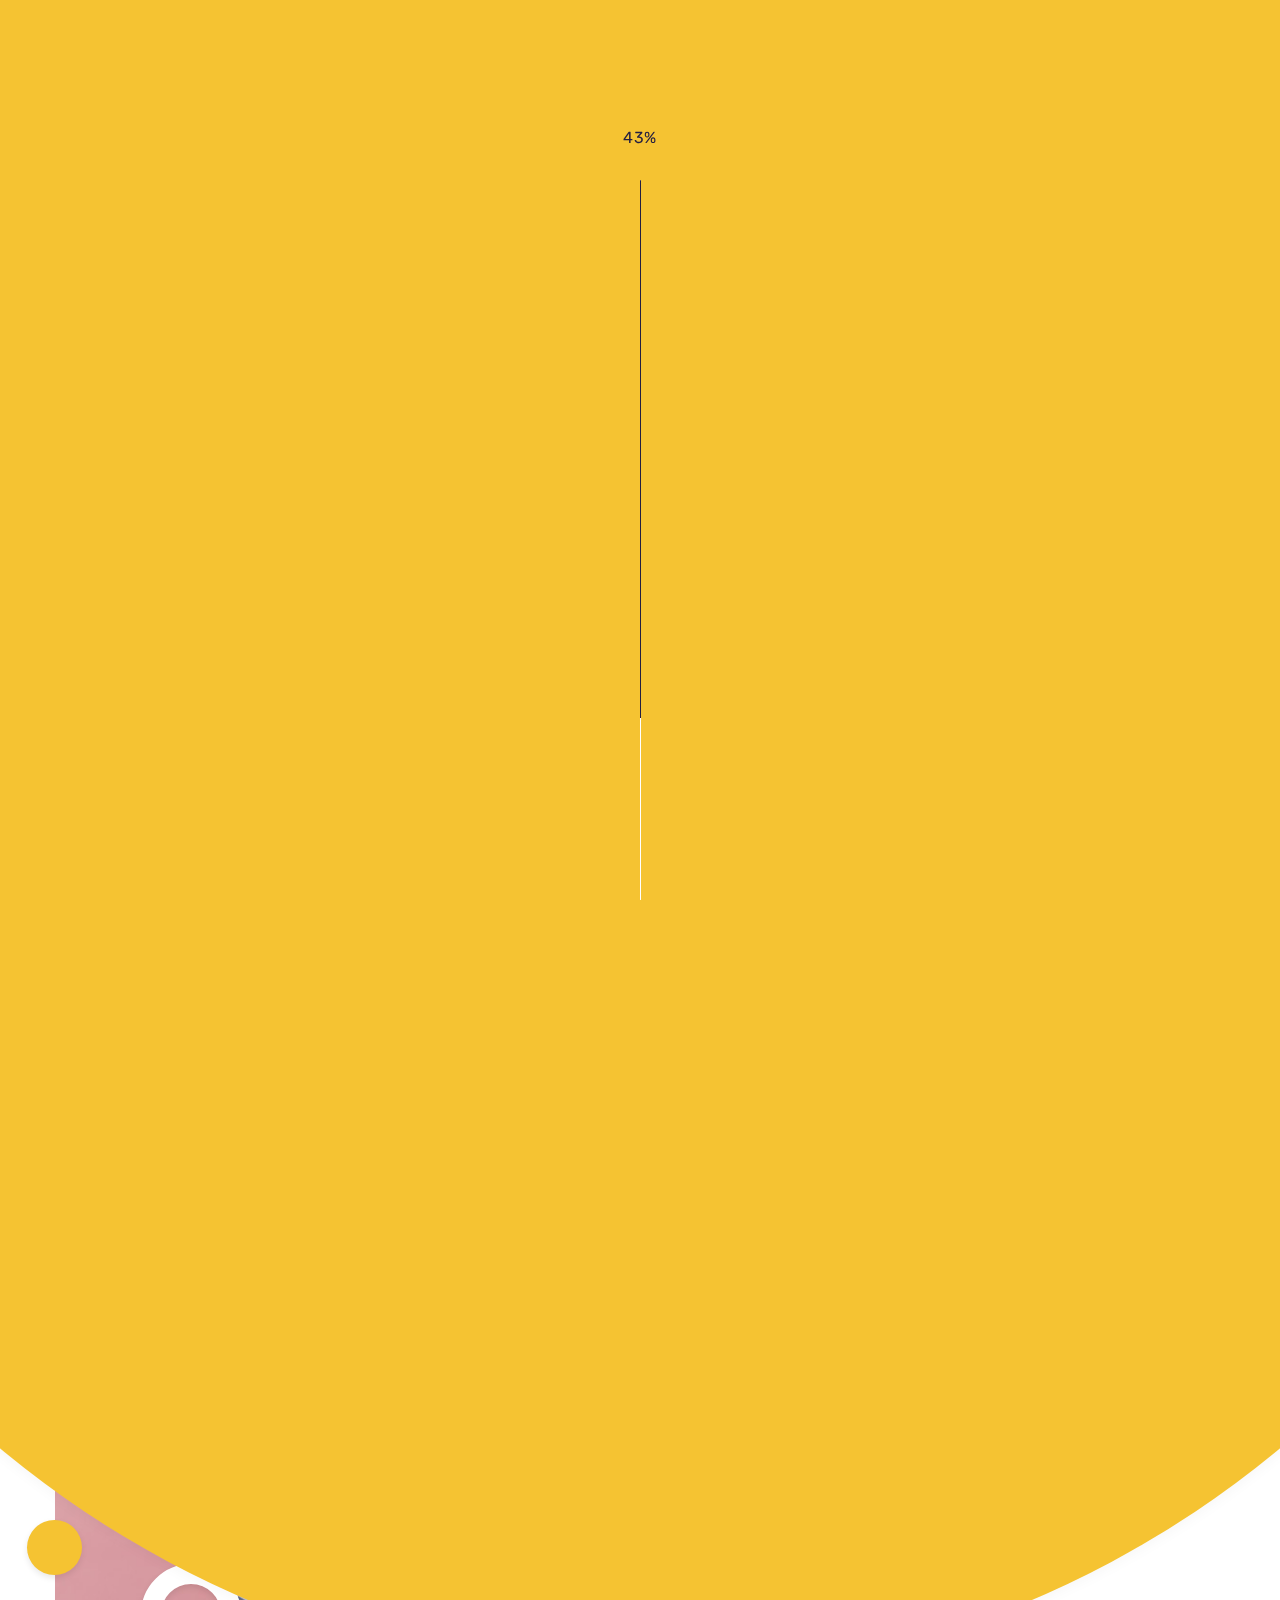
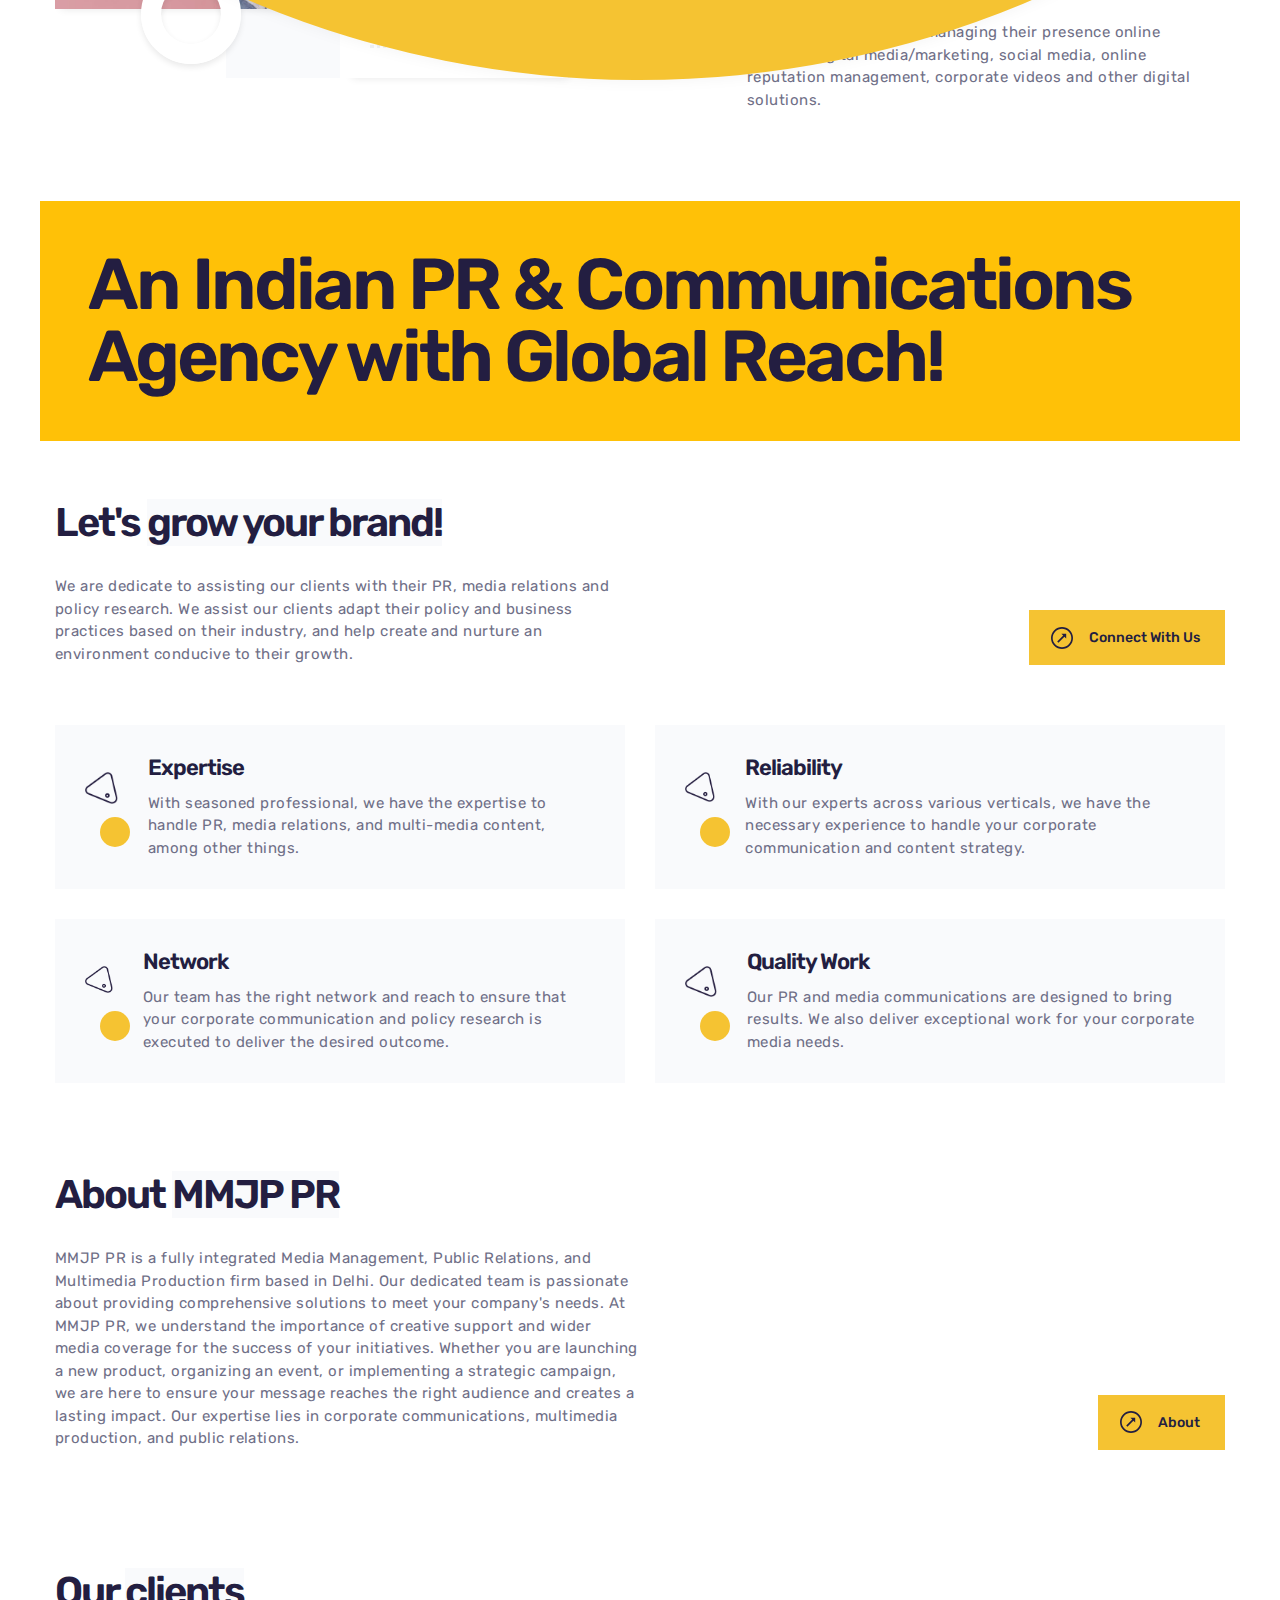
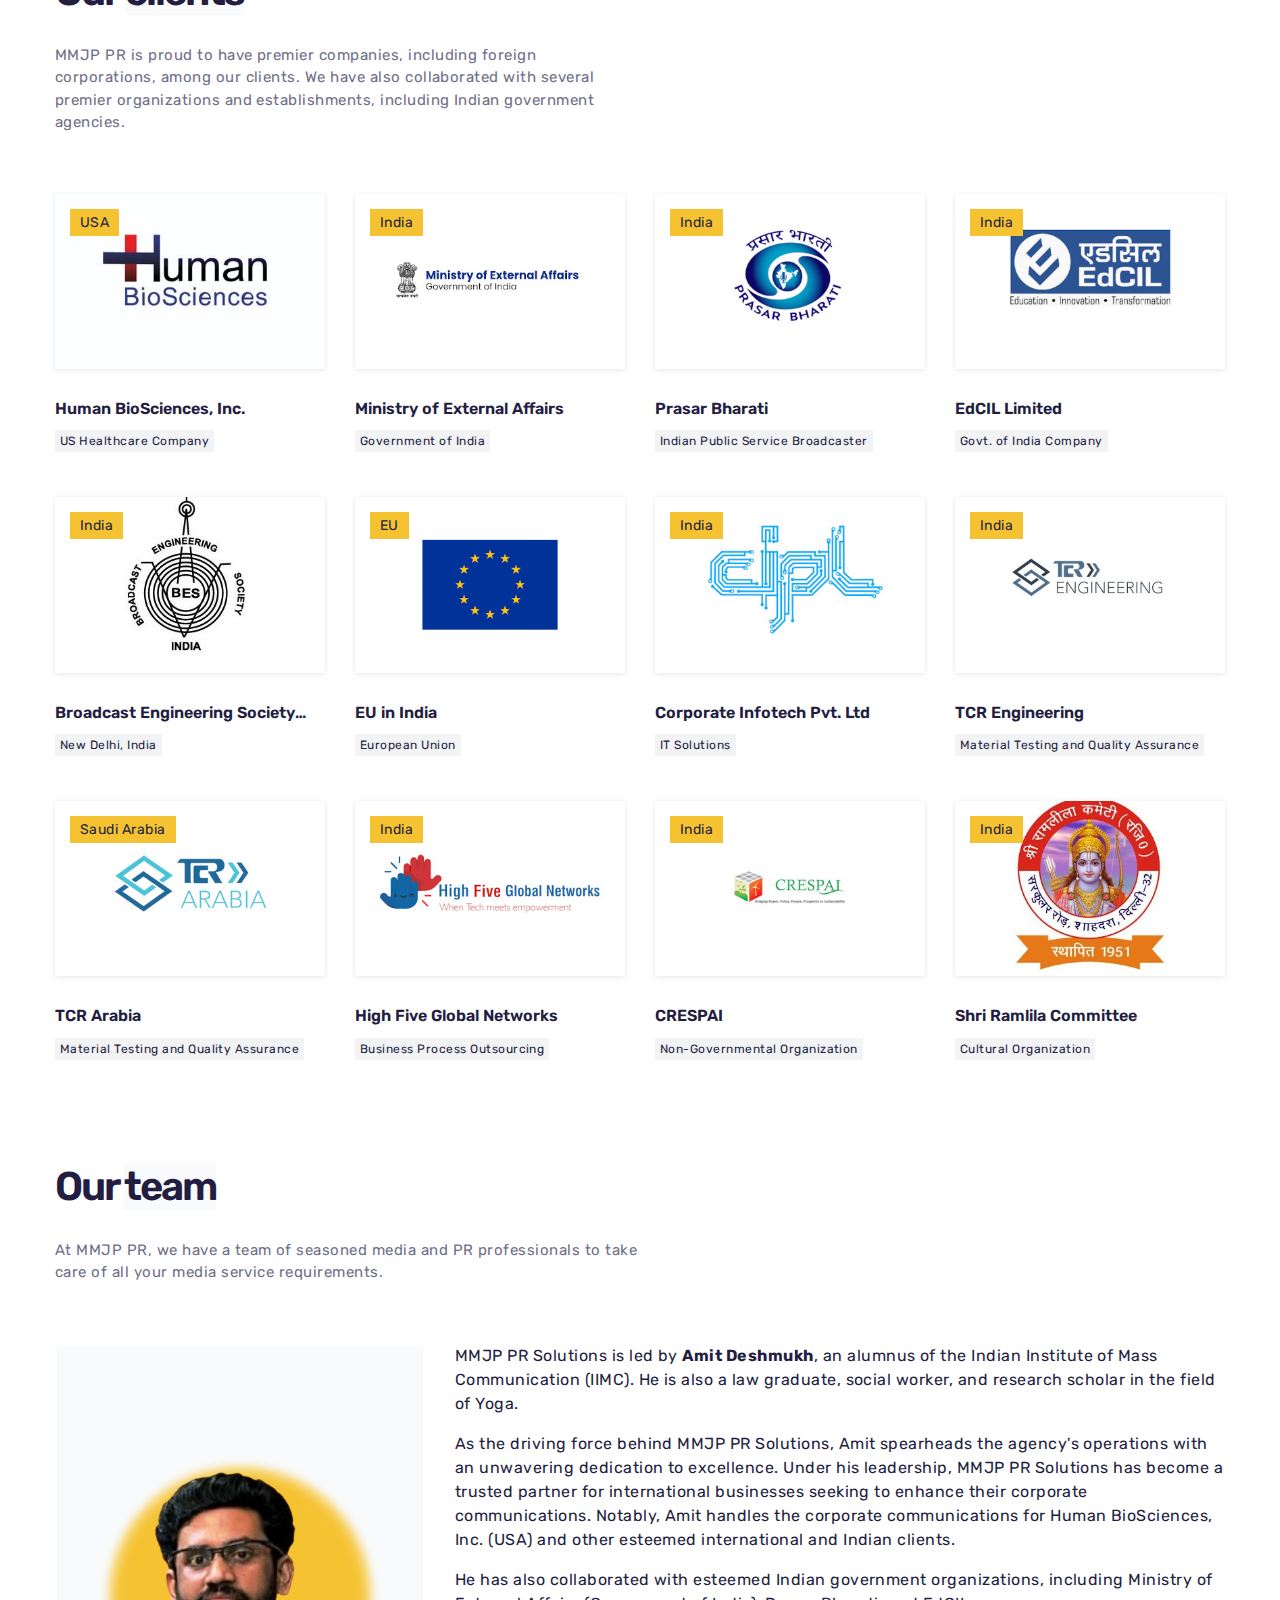
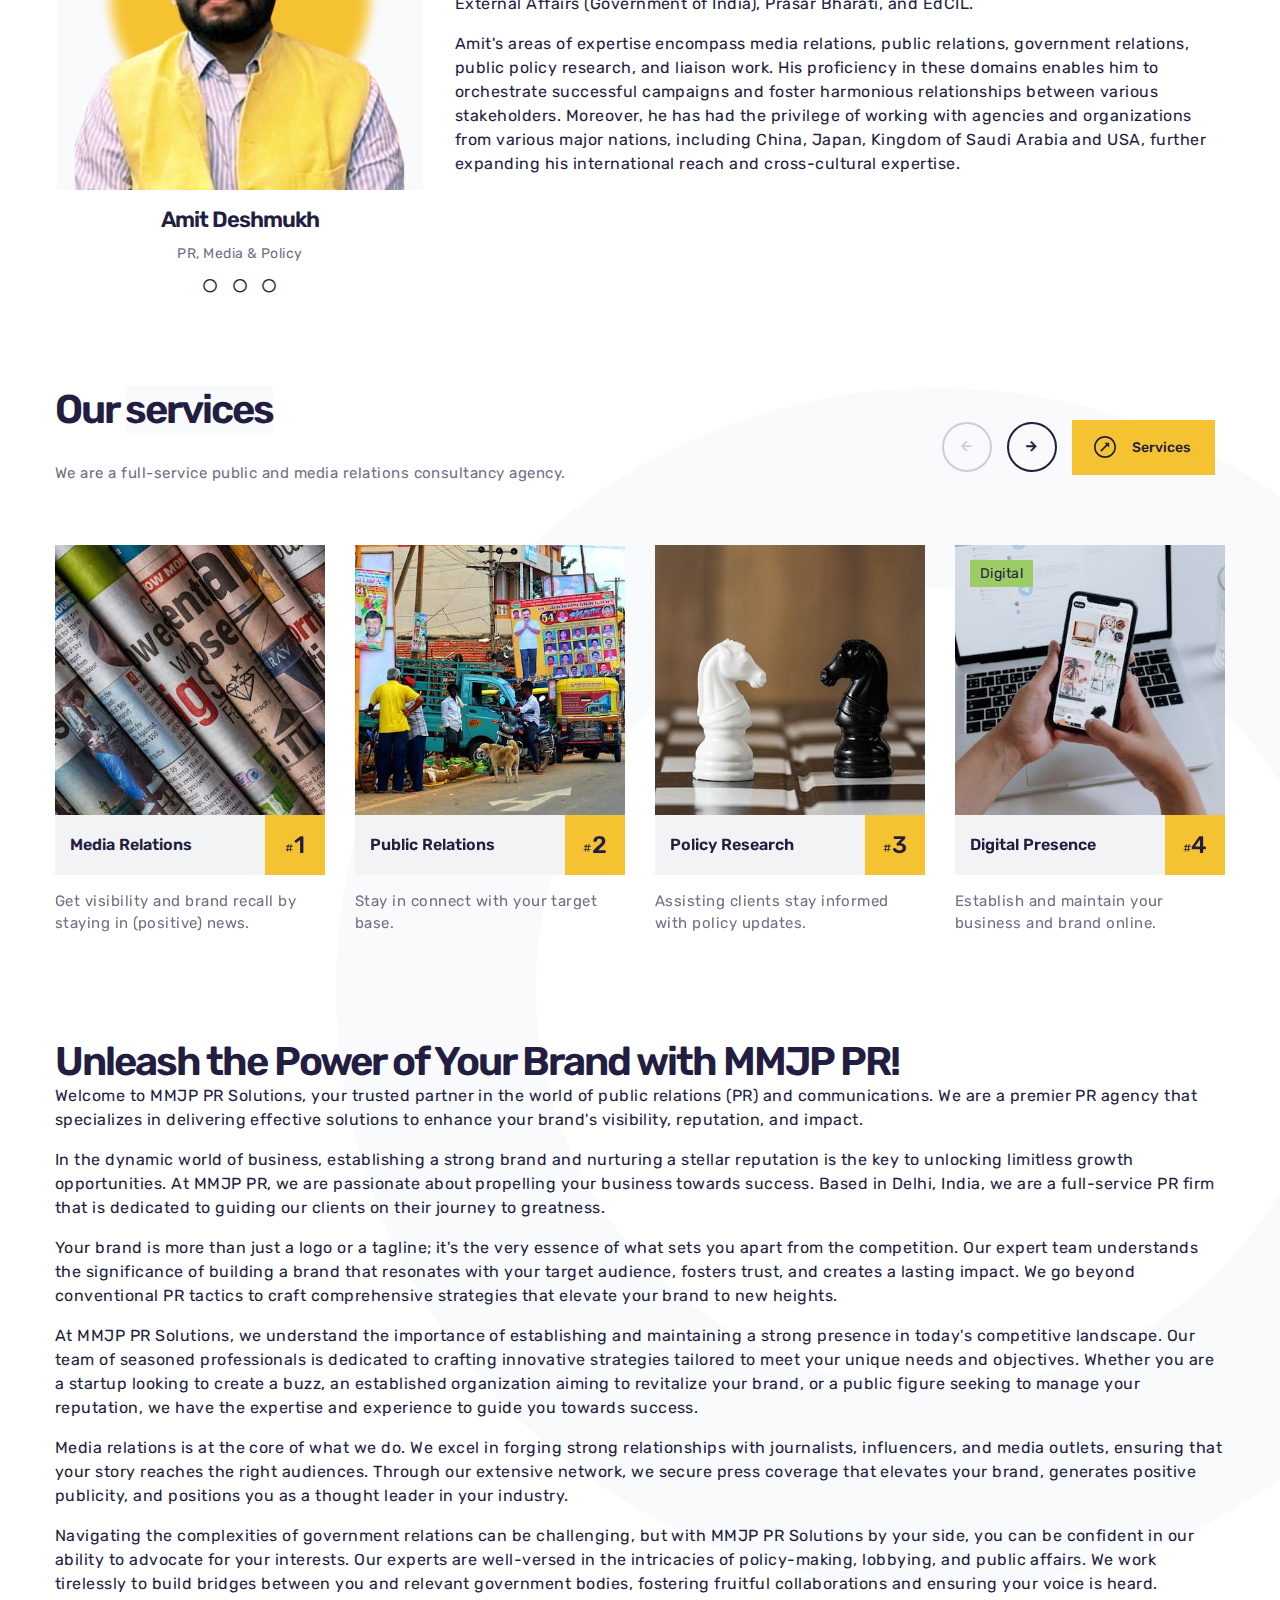
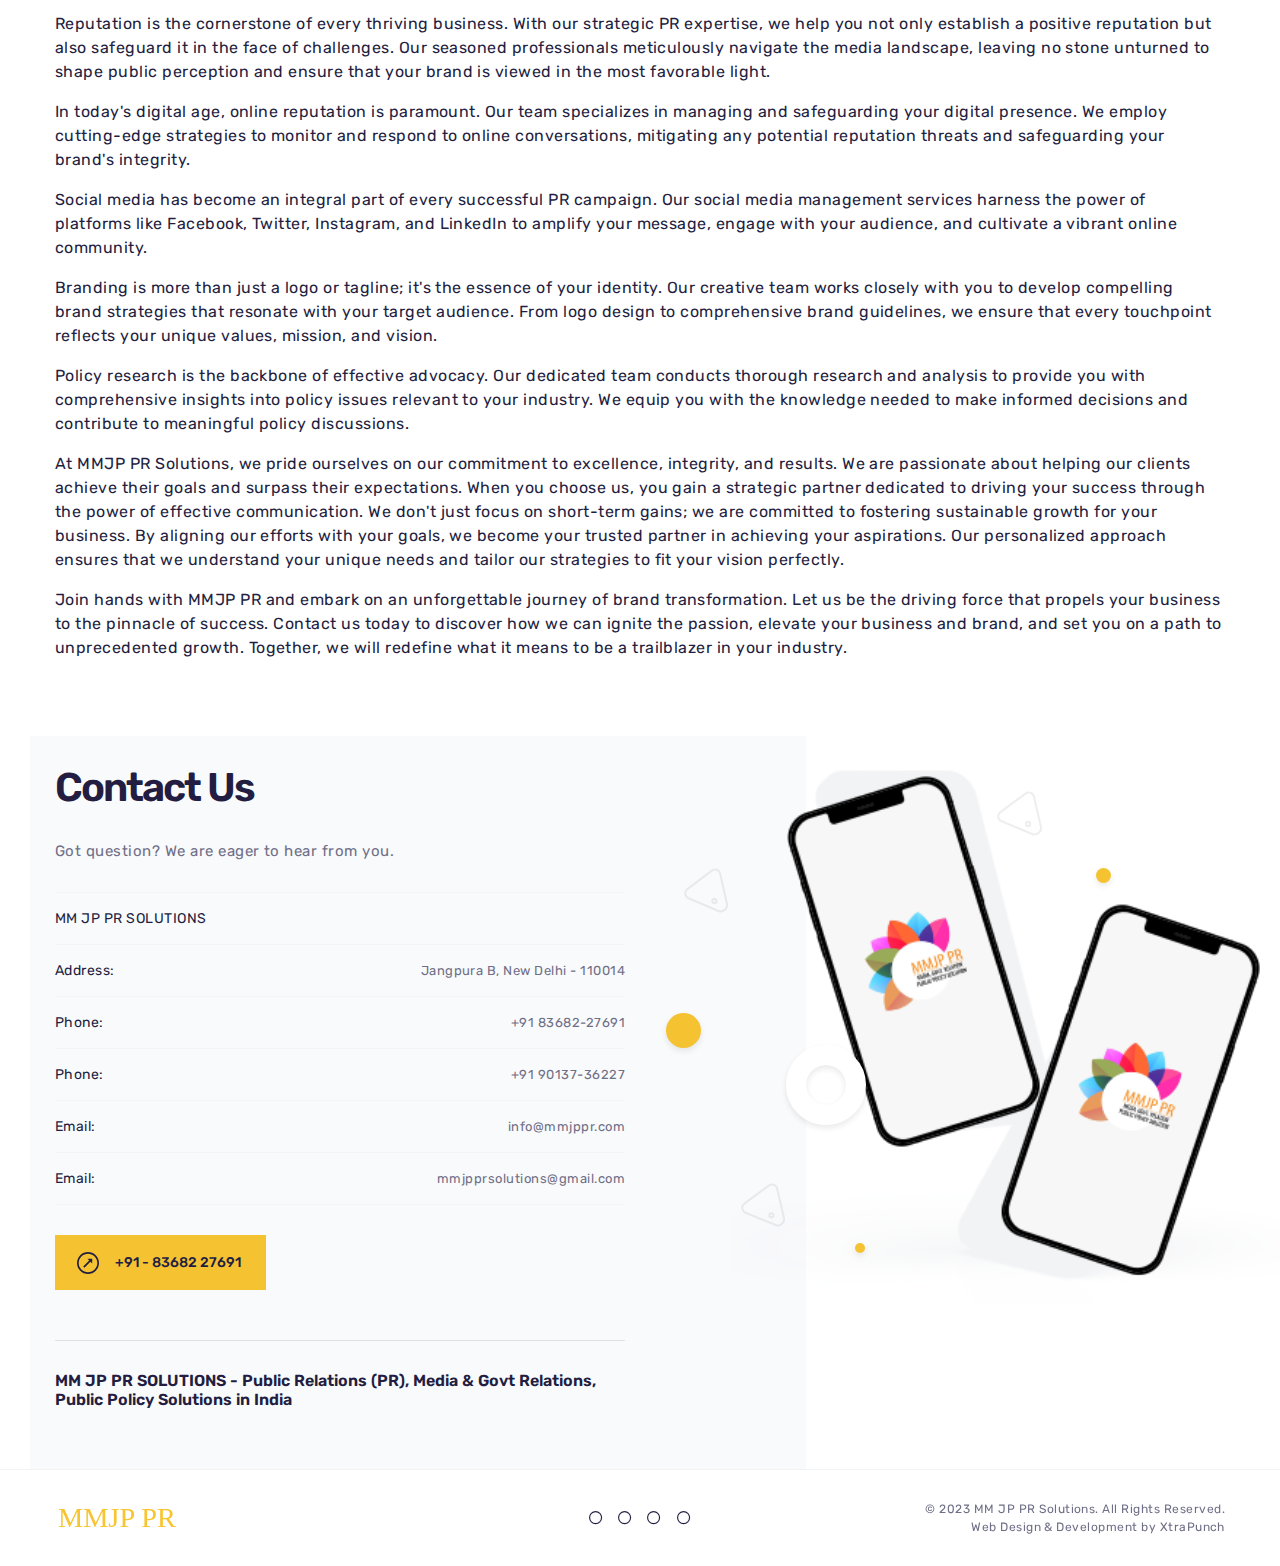
==== commit 5e7d2990: "Update index.html" ====
--- a/index.html
+++ b/index.html
@@ -7,7 +7,7 @@
   <meta http-equiv="X-UA-Compatible" content="ie=edge">
 
   <!-- page title -->
-  <title>MMJP PR Solutions - Media, Govt. Relations, Public Policy Solutions in India</title>
+  <title>MMJP PR Solutions - India PR, Media, Govt. Relations, Public Policy Solutions</title>
   <meta name="description" content="MMJP PR Solutions is a Delhi-based PR agency providing PR, press & media relations, government relations and public policy services.">
   <link rel="canonical" href="https://mmjppr.com" />
 
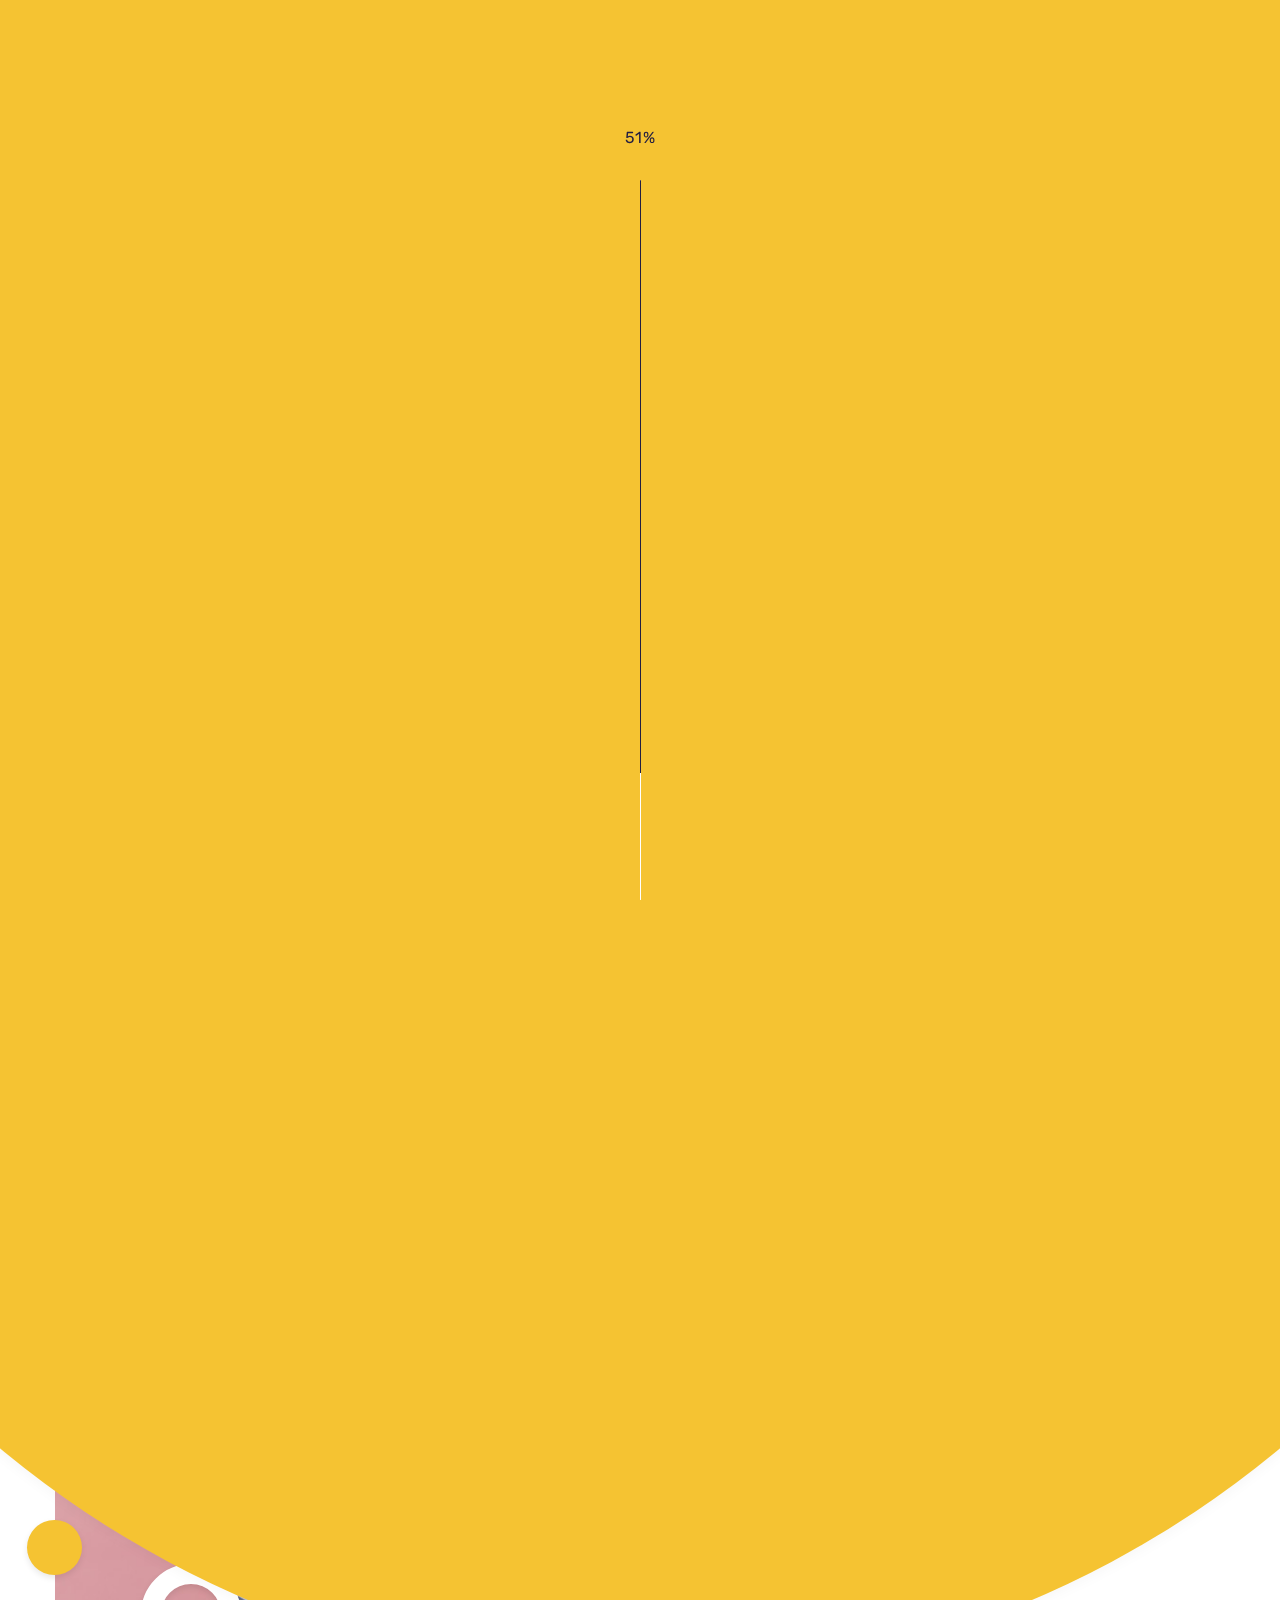
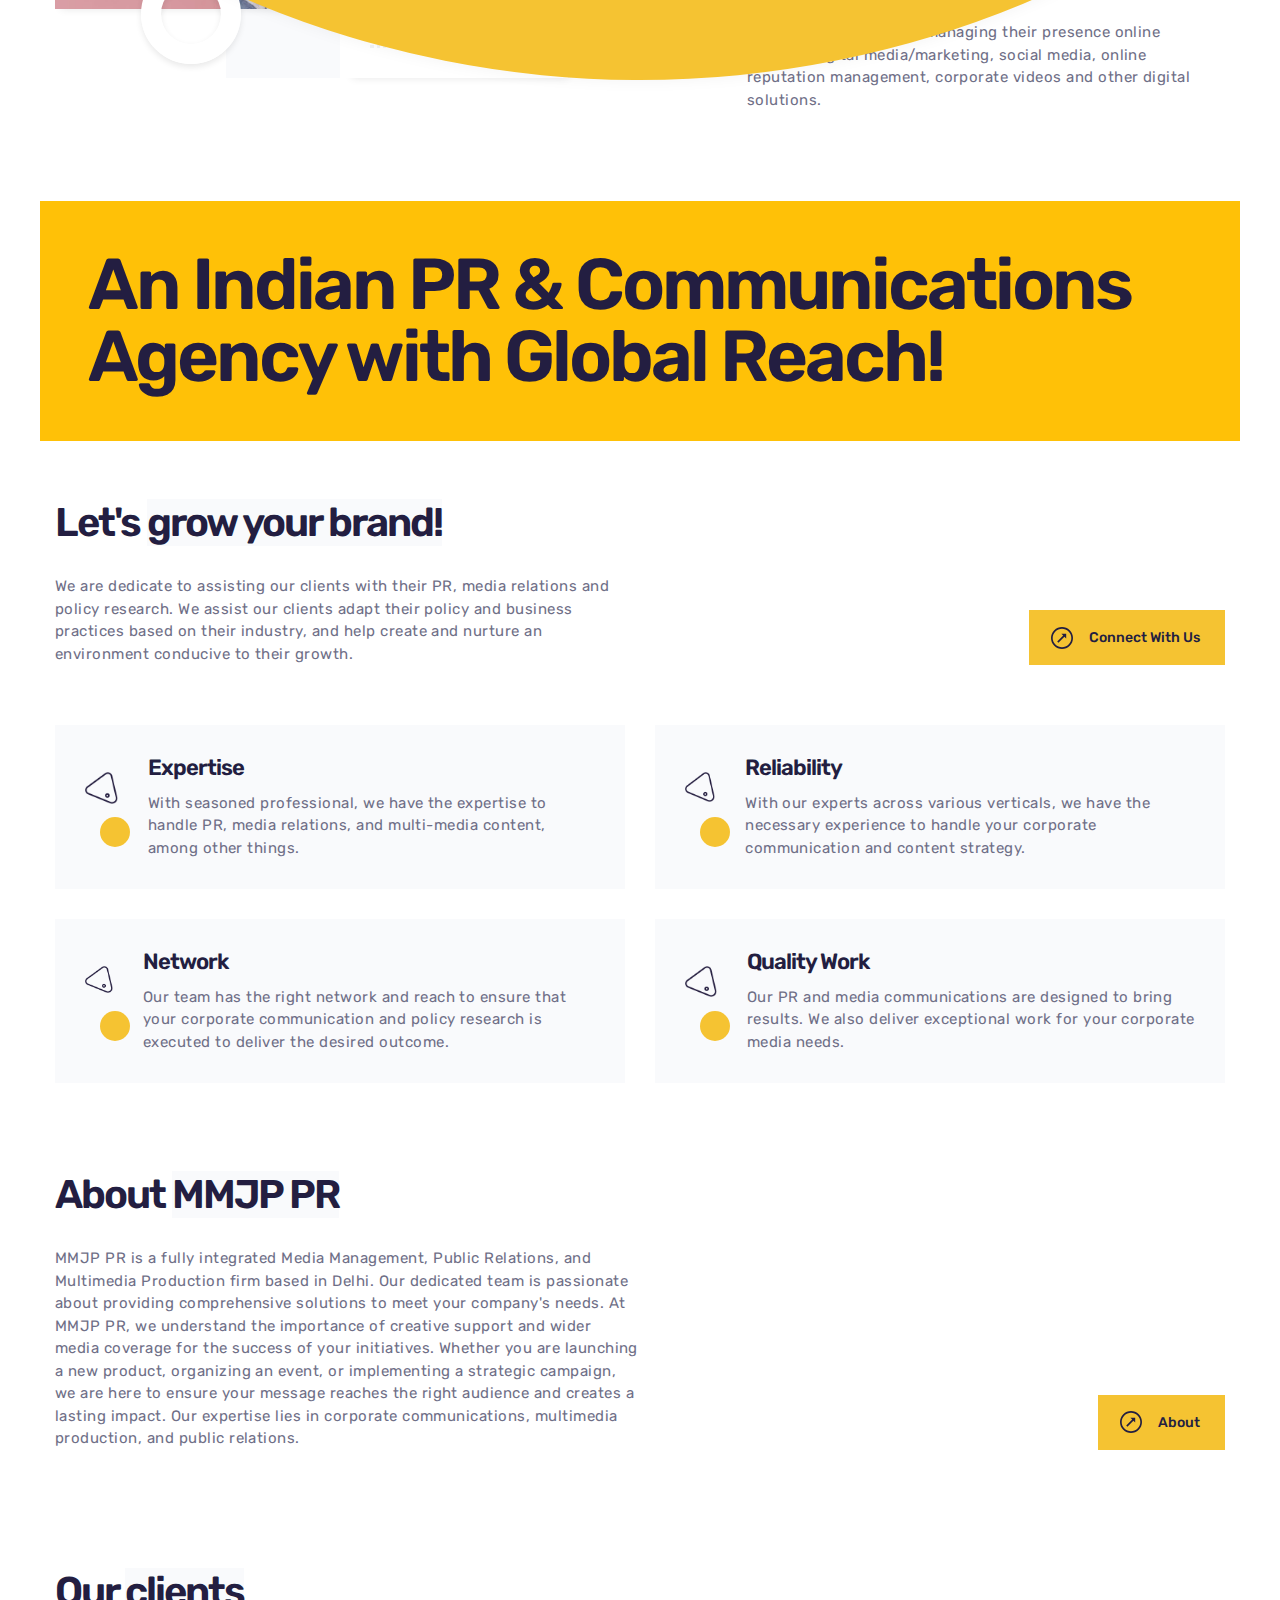
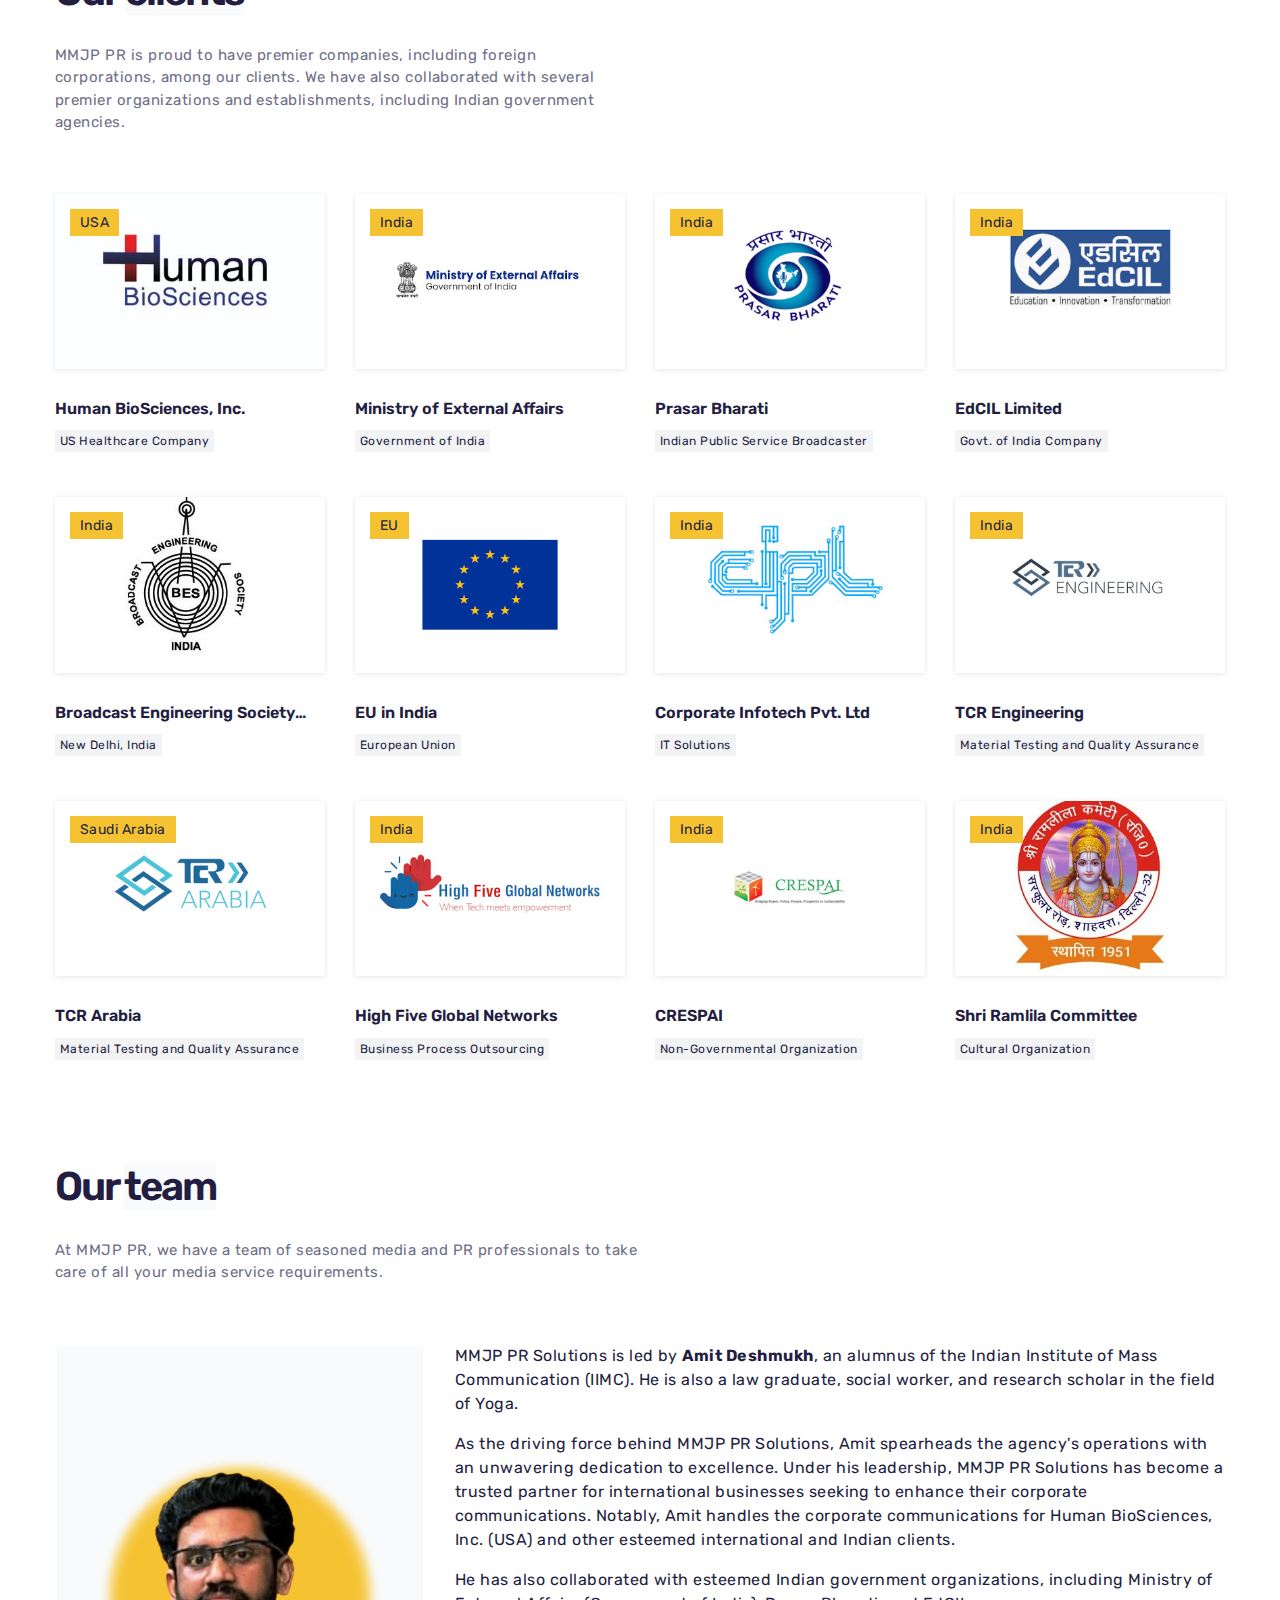
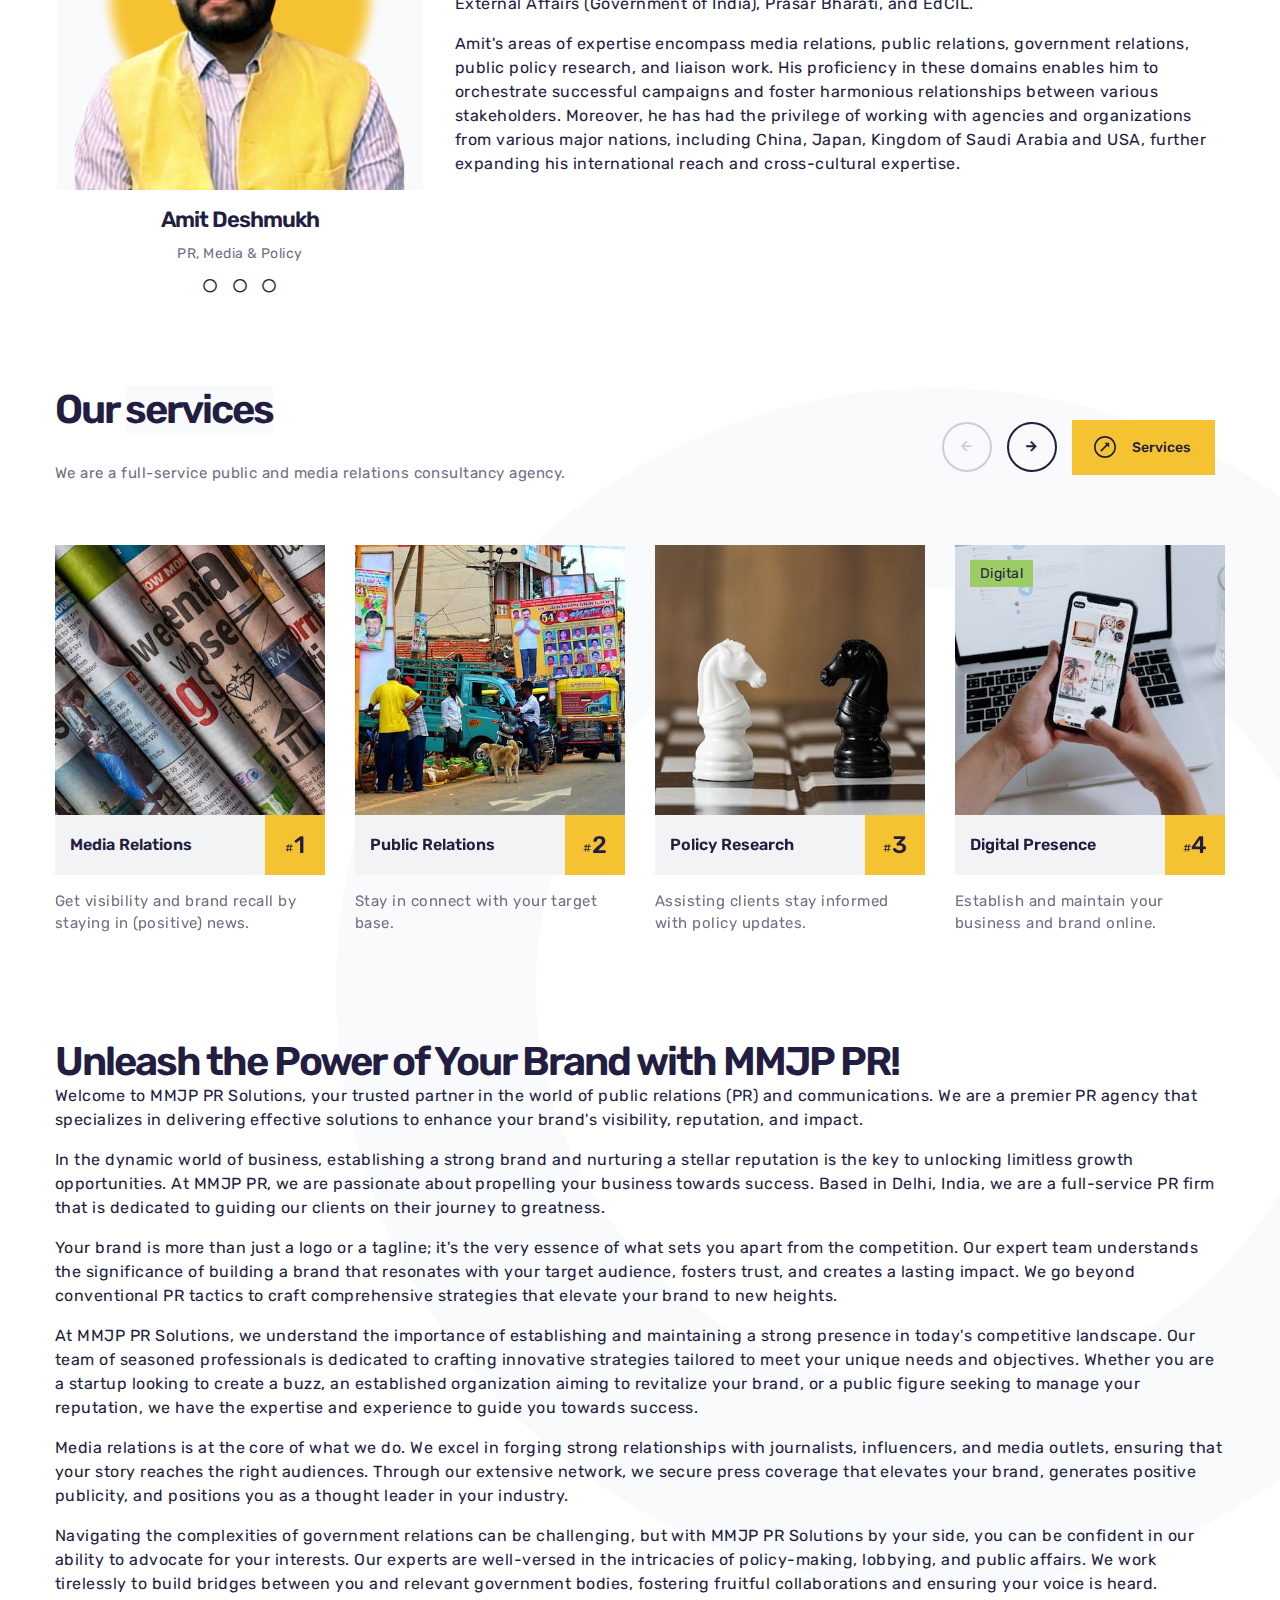
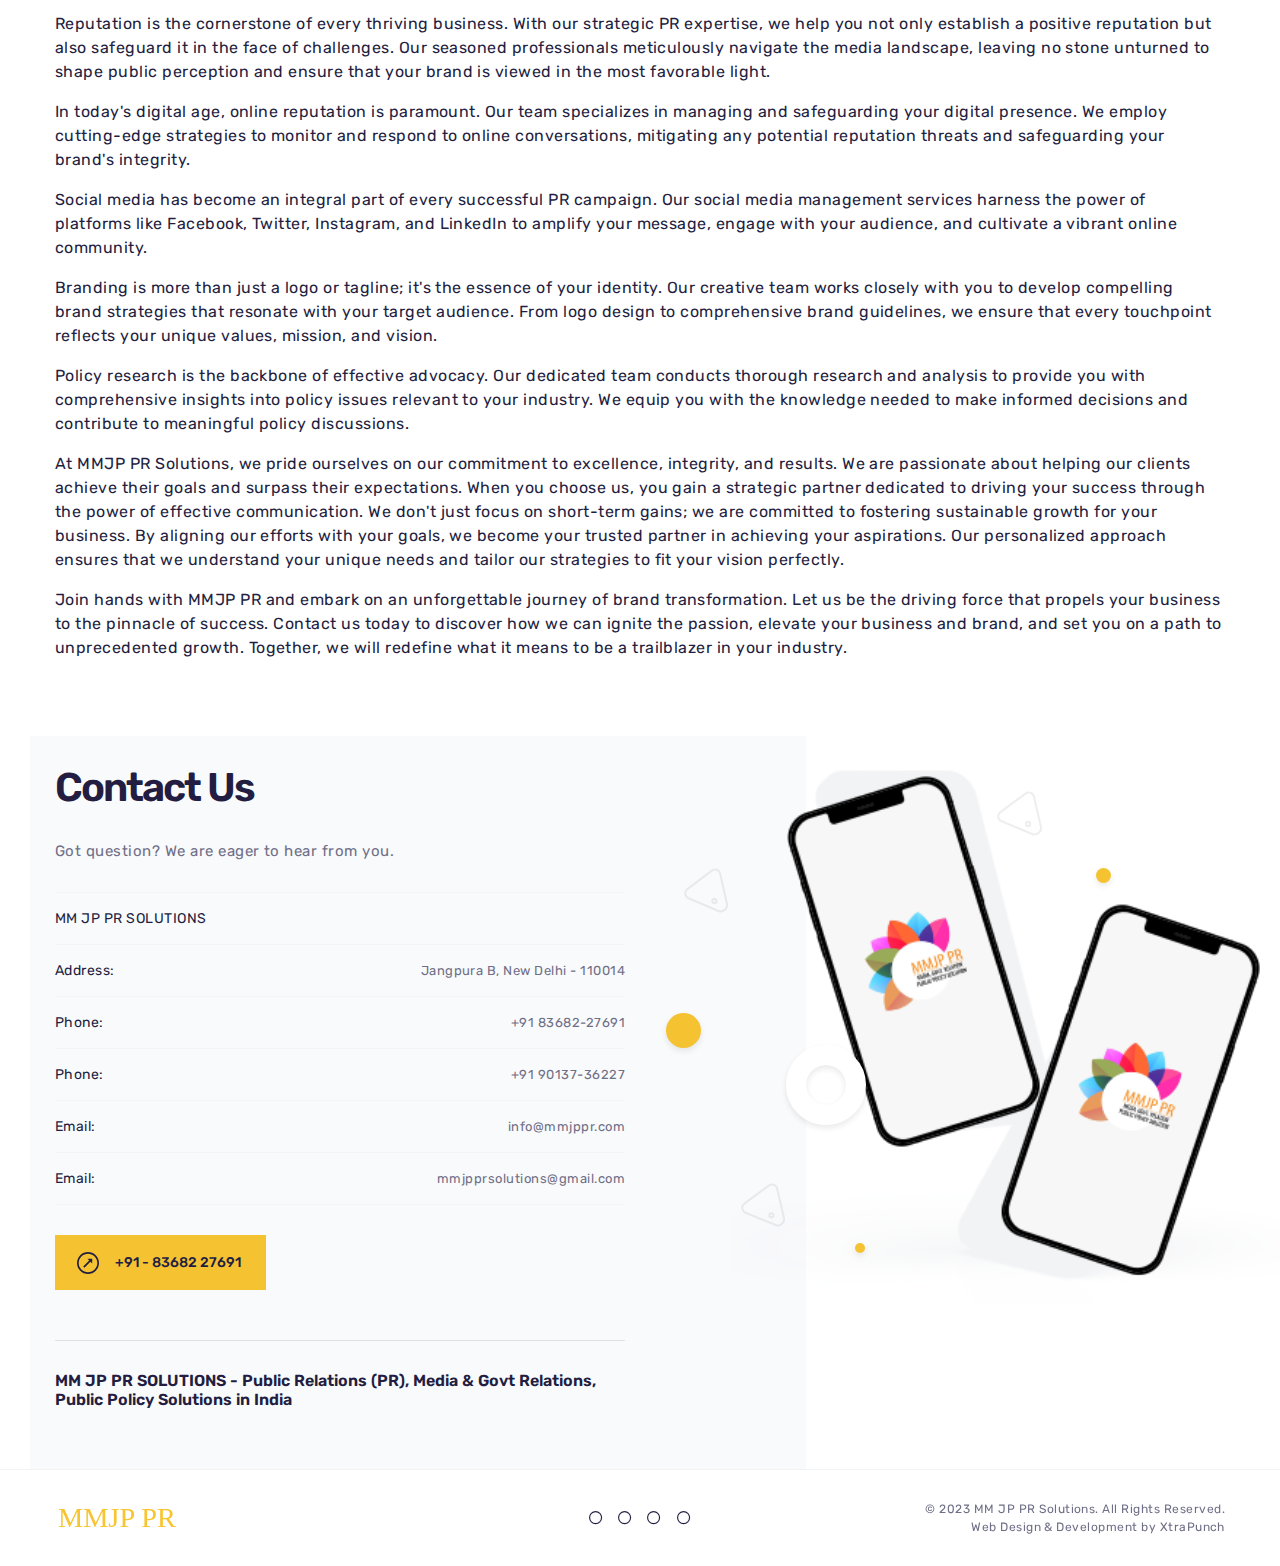
==== commit f2b3cf67: "Update index.html" ====
--- a/index.html
+++ b/index.html
@@ -7,7 +7,7 @@
   <meta http-equiv="X-UA-Compatible" content="ie=edge">
 
   <!-- page title -->
-  <title>MMJP PR Solutions - India PR, Media, Govt. Relations, Public Policy Solutions</title>
+  <title>MMJP PR Solutions - India PR Agency - PR, Media, Govt. Relations, Public Policy Solutions</title>
   <meta name="description" content="MMJP PR Solutions is a Delhi-based PR agency providing PR, press & media relations, government relations and public policy services.">
   <link rel="canonical" href="https://mmjppr.com" />
 
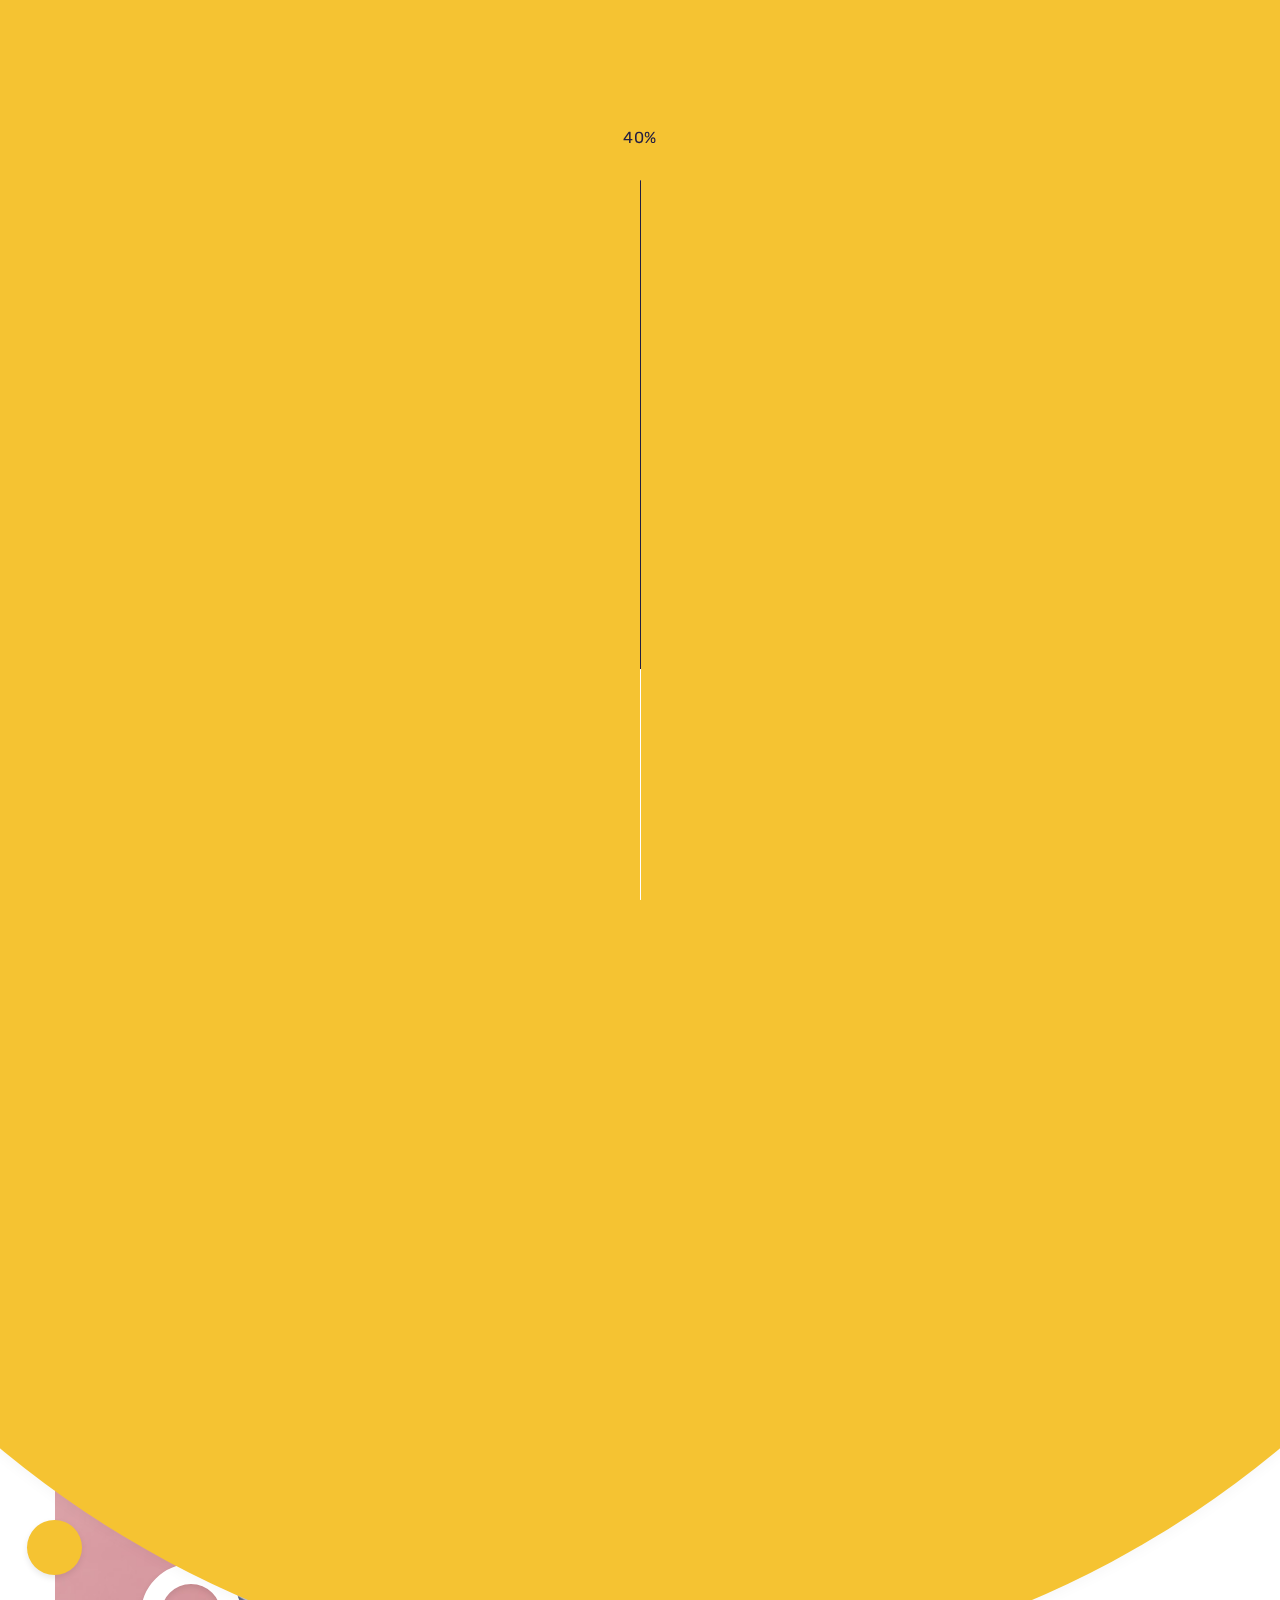
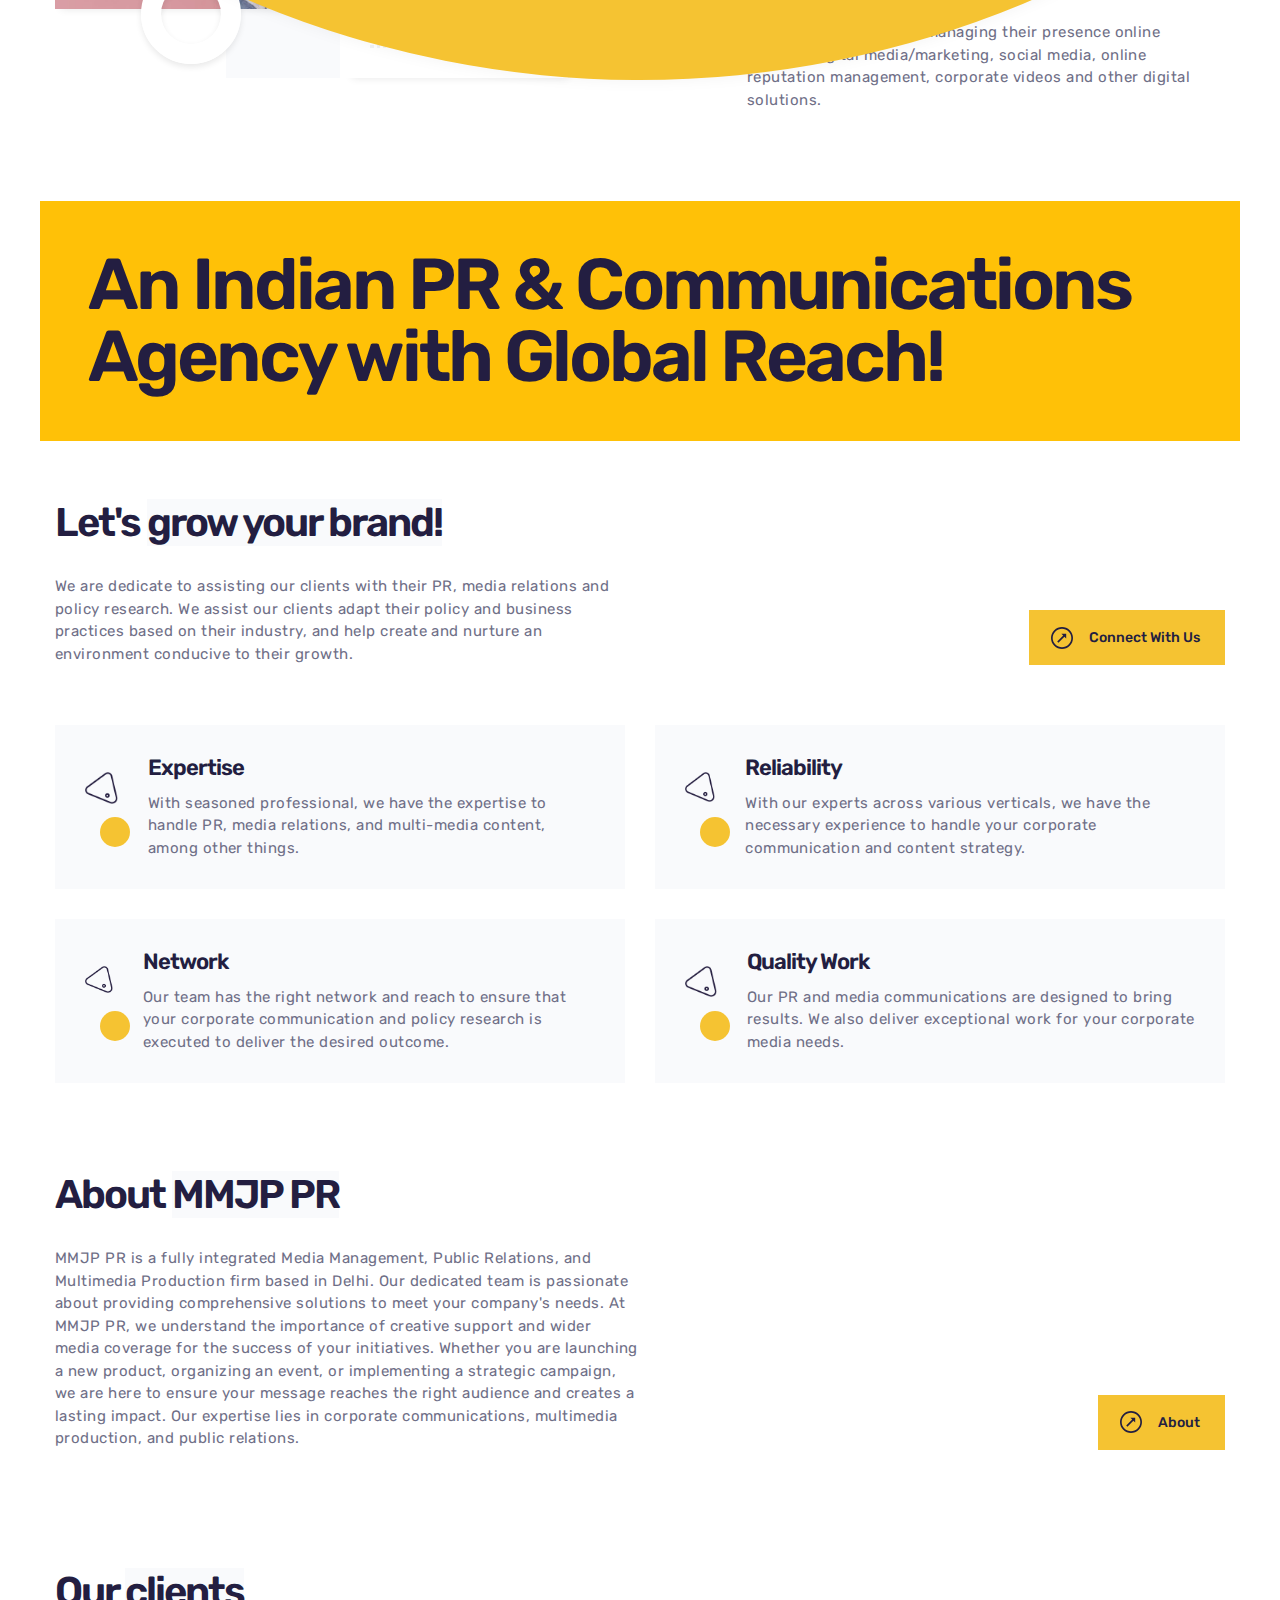
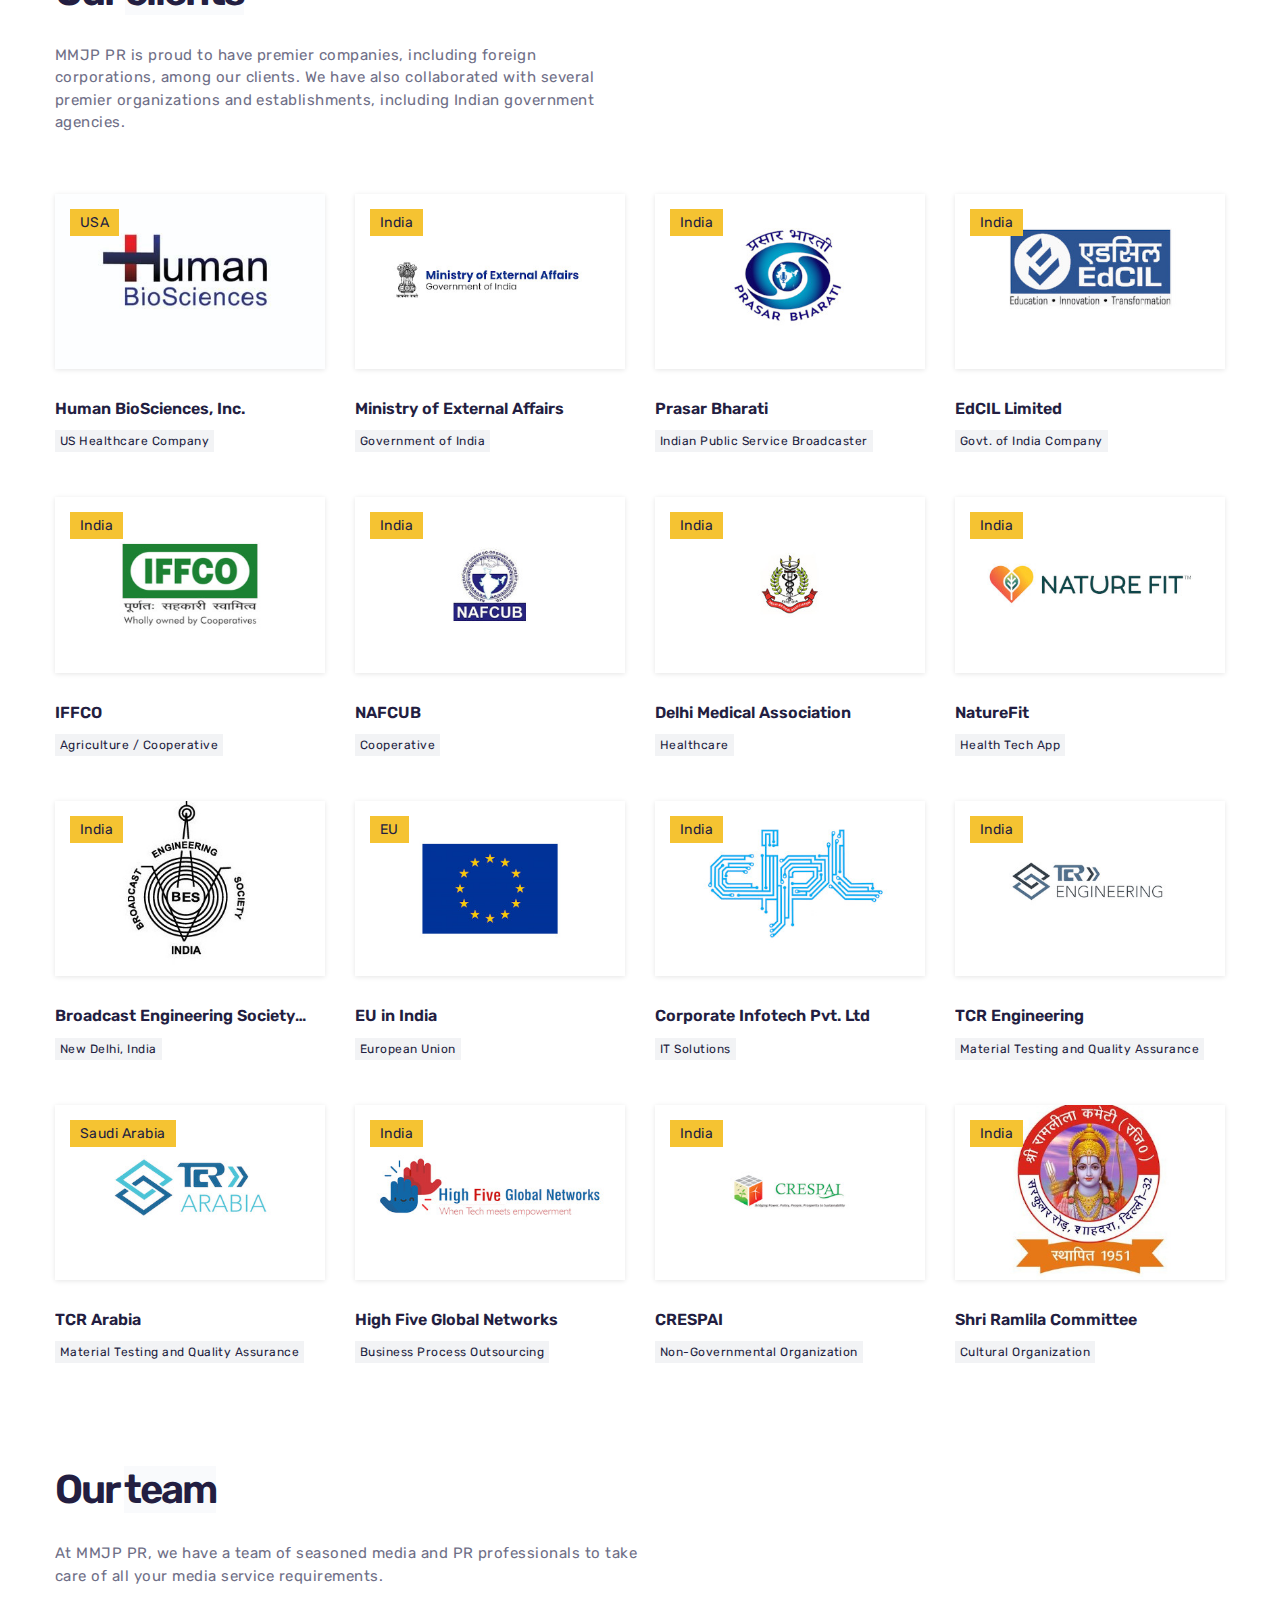
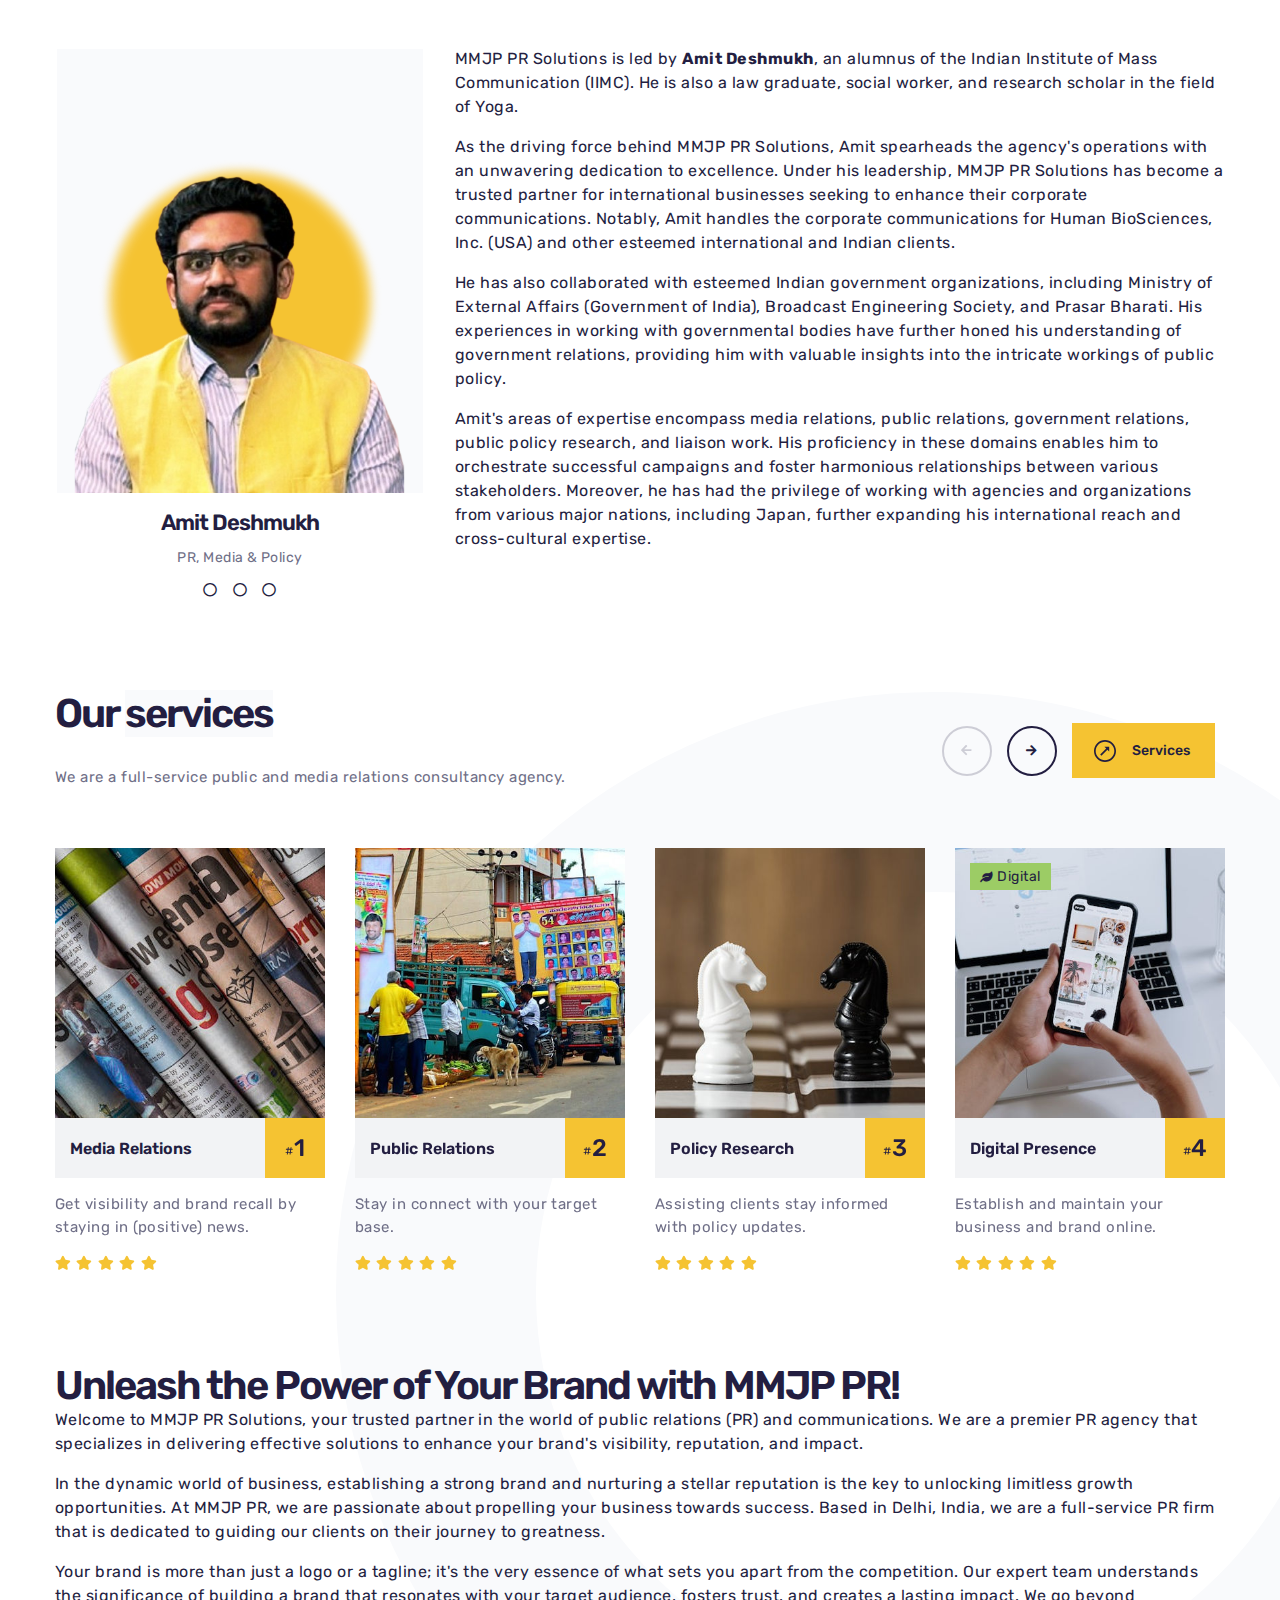
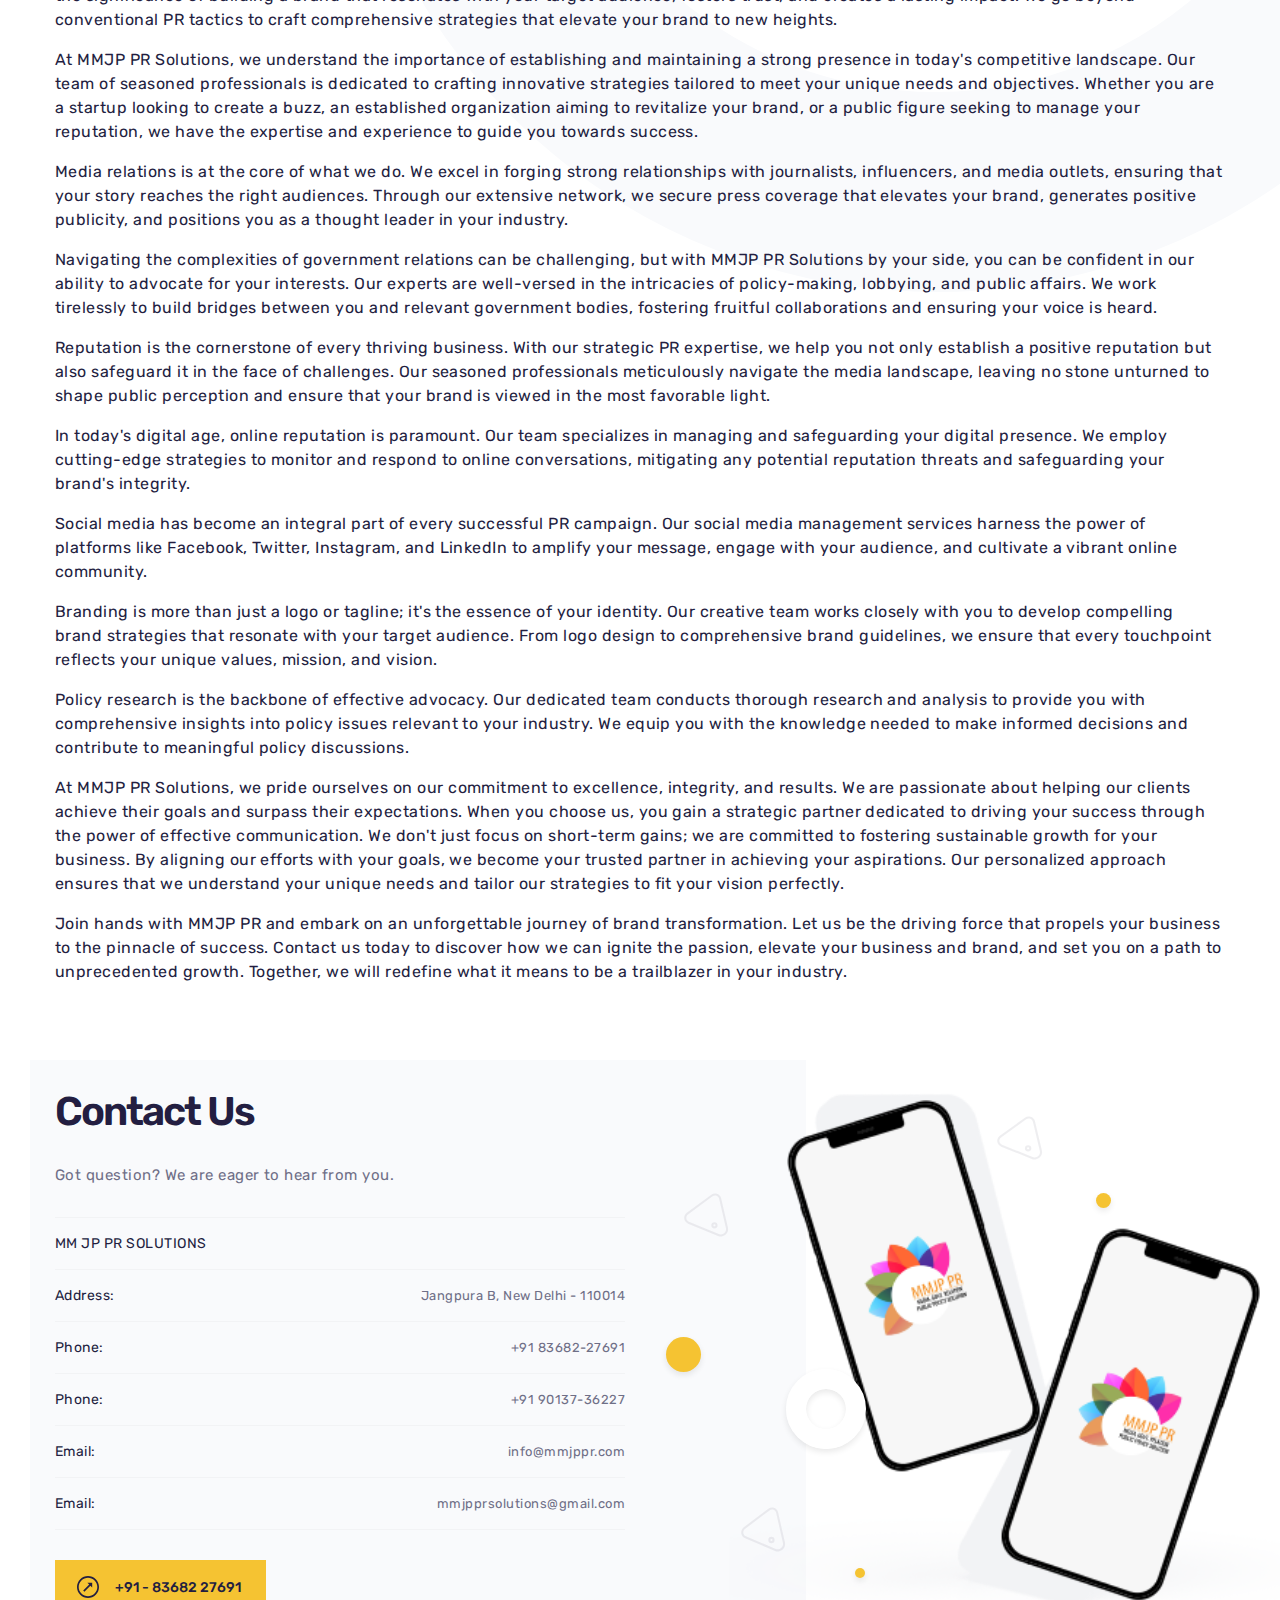
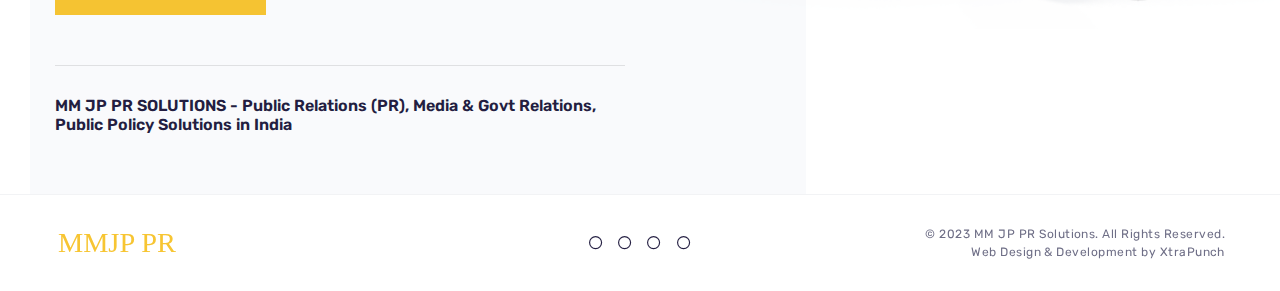
==== commit e17f4470: "Add files via upload" ====
--- a/index.html
+++ b/index.html
@@ -7,7 +7,7 @@
   <meta http-equiv="X-UA-Compatible" content="ie=edge">
 
   <!-- page title -->
-  <title>MMJP PR Solutions - India PR Agency - PR, Media, Govt. Relations, Public Policy Solutions</title>
+  <title>MMJP PR Solutions - Media, Govt. Relations, Public Policy Solutions in India</title>
   <meta name="description" content="MMJP PR Solutions is a Delhi-based PR agency providing PR, press & media relations, government relations and public policy services.">
   <link rel="canonical" href="https://mmjppr.com" />
 
@@ -415,6 +415,58 @@
                   </div>
                 </a>
               </div>
+              
+				<div class="col-6 col-lg-3">
+                <a class="sb-blog-card sb-mb-30" data-fancybox="clients" data-no-swup href="img/client-iffco-logo.jpg">
+                  <div class="sb-cover-frame sb-mb-30">
+                      <img src="img/client-iffco-logo.jpg" alt="Client">
+                    <div class="sb-badge">India</div>
+                  </div>
+                  <div class="sb-blog-card-descr">
+                    <h4 class="sb-mb-10">IFFCO</h4>
+                    <div class="sb-suptitle sb-mb-15"><span>Agriculture / Cooperative</span></div>
+                  </div>
+                </a>
+              </div>
+
+				<div class="col-6 col-lg-3">
+                <a class="sb-blog-card sb-mb-30" data-fancybox="clients" data-no-swup href="img/client-nafcub-logo.jpg">
+                  <div class="sb-cover-frame sb-mb-30">
+                      <img src="img/client-nafcub-logo.jpg" alt="Client">
+                    <div class="sb-badge">India</div>
+                  </div>
+                  <div class="sb-blog-card-descr">
+                    <h4 class="sb-mb-10">NAFCUB</h4>
+                    <div class="sb-suptitle sb-mb-15"><span>Cooperative</span></div>
+                  </div>
+                </a>
+              </div>
+
+				<div class="col-6 col-lg-3">
+                <a class="sb-blog-card sb-mb-30" data-fancybox="clients" data-no-swup href="img/client-delhi-medical-association-logo.jpg">
+                  <div class="sb-cover-frame sb-mb-30">
+                      <img src="img/client-delhi-medical-association-logo.jpg" alt="Client">
+                    <div class="sb-badge">India</div>
+                  </div>
+                  <div class="sb-blog-card-descr">
+                    <h4 class="sb-mb-10">Delhi Medical Association</h4>
+                    <div class="sb-suptitle sb-mb-15"><span>Healthcare</span></div>
+                  </div>
+                </a>
+              </div>
+
+				<div class="col-6 col-lg-3">
+                <a class="sb-blog-card sb-mb-30" data-fancybox="clients" data-no-swup href="img/client-naturefit-logo.jpg">
+                  <div class="sb-cover-frame sb-mb-30">
+                      <img src="img/client-naturefit-logo.jpg" alt="Client">
+                    <div class="sb-badge">India</div>
+                  </div>
+                  <div class="sb-blog-card-descr">
+                    <h4 class="sb-mb-10">NatureFit</h4>
+                    <div class="sb-suptitle sb-mb-15"><span>Health Tech App</span></div>
+                  </div>
+                </a>
+              </div>
 
 				<div class="col-6 col-lg-3">
                 <a class="sb-blog-card sb-mb-30" data-fancybox="clients" data-no-swup href="img/client-bes.jpg">
@@ -560,9 +612,9 @@
 						
 						<p>As the driving force behind MMJP PR Solutions, Amit spearheads the agency's operations with an unwavering dedication to excellence. Under his leadership, MMJP PR Solutions has become a trusted partner for international businesses seeking to enhance their corporate communications. Notably, Amit handles the corporate communications for Human BioSciences, Inc. (USA) and other esteemed international and Indian clients.</p>
 
-						<p>He has also collaborated with esteemed Indian government organizations, including Ministry of External Affairs (Government of India), Prasar Bharati, and EdCIL.</p>
-
-						<p>Amit's areas of expertise encompass media relations, public relations, government relations, public policy research, and liaison work. His proficiency in these domains enables him to orchestrate successful campaigns and foster harmonious relationships between various stakeholders. Moreover, he has had the privilege of working with agencies and organizations from various major nations, including China, Japan, Kingdom of Saudi Arabia and USA, further expanding his international reach and cross-cultural expertise.</p>
+						<p>He has also collaborated with esteemed Indian government organizations, including Ministry of External Affairs (Government of India), Broadcast Engineering Society, and Prasar Bharati. His experiences in working with governmental bodies have further honed his understanding of government relations, providing him with valuable insights into the intricate workings of public policy.</p>
+
+						<p>Amit's areas of expertise encompass media relations, public relations, government relations, public policy research, and liaison work. His proficiency in these domains enables him to orchestrate successful campaigns and foster harmonious relationships between various stakeholders. Moreover, he has had the privilege of working with agencies and organizations from various major nations, including Japan, further expanding his international reach and cross-cultural expertise.</p>
               
             </div>
 
@@ -613,6 +665,13 @@
                   </div>
                   <div class="sb-description">
                     <p class="sb-text sb-mb-15">Get visibility and brand recall by staying in (positive) news.</p>
+                    <ul class="sb-stars">
+                      <li><i class="fas fa-star"></i></li>
+                      <li><i class="fas fa-star"></i></li>
+                      <li><i class="fas fa-star"></i></li>
+                      <li><i class="fas fa-star"></i></li>
+                      <li><i class="fas fa-star"></i></li>
+                    </ul>
                   </div>
                 </a>
               </div>
@@ -627,6 +686,13 @@
                   </div>
                   <div class="sb-description">
                     <p class="sb-text sb-mb-15">Stay in connect with your target base.</p>
+                    <ul class="sb-stars">
+                      <li><i class="fas fa-star"></i></li>
+                      <li><i class="fas fa-star"></i></li>
+                      <li><i class="fas fa-star"></i></li>
+                      <li><i class="fas fa-star"></i></li>
+                      <li><i class="fas fa-star"></i></li>
+                    </ul>
                   </div>
                 </a>
               </div>
@@ -641,6 +707,13 @@
                   </div>
                   <div class="sb-description">
                     <p class="sb-text sb-mb-15">Assisting clients stay informed with policy updates.</p>
+                    <ul class="sb-stars">
+                      <li><i class="fas fa-star"></i></li>
+                      <li><i class="fas fa-star"></i></li>
+                      <li><i class="fas fa-star"></i></li>
+                      <li><i class="fas fa-star"></i></li>
+                      <li><i class="fas fa-star"></i></li>
+                    </ul>
                   </div>
                 </a>
               </div>
@@ -648,7 +721,7 @@
                 <a data-fancybox="menu" data-no-swup href="img/gallery-digital.jpg" class="sb-menu-item">
                   <div class="sb-cover-frame">
                     <img src="img/gallery-digital.jpg" alt="PR & Media Services">
-                    <div class="sb-badge sb-vegan">Digital</div>
+                    <div class="sb-badge sb-vegan"><i class="fas fa-leaf"></i> Digital</div>
                   </div>
                   <div class="sb-card-tp">
                     <h4 class="sb-card-title">Digital Presence</h4>
@@ -656,6 +729,13 @@
                   </div>
                   <div class="sb-description">
                     <p class="sb-text sb-mb-15">Establish and maintain your business and brand online.</p>
+                    <ul class="sb-stars">
+                      <li><i class="fas fa-star"></i></li>
+                      <li><i class="fas fa-star"></i></li>
+                      <li><i class="fas fa-star"></i></li>
+                      <li><i class="fas fa-star"></i></li>
+                      <li><i class="fas fa-star"></i></li>
+                    </ul>
                   </div>
                 </a>
               </div>
@@ -663,7 +743,7 @@
                 <a data-fancybox="menu" data-no-swup href="img/gallery-social.jpg" class="sb-menu-item">
                   <div class="sb-cover-frame">
                     <img src="img/gallery-social.jpg" alt="PR & Media Services">
-                    <div class="sb-badge sb-vegan">Digital</div>
+                    <div class="sb-badge sb-vegan"><i class="fas fa-leaf"></i> Digital</div>
                   </div>
                   <div class="sb-card-tp">
                     <h4 class="sb-card-title">Social Media</h4>
@@ -671,6 +751,13 @@
                   </div>
                   <div class="sb-description">
                     <p class="sb-text sb-mb-15">Gain more brand recognition and following for your business.</p>
+                    <ul class="sb-stars">
+                      <li><i class="fas fa-star"></i></li>
+                      <li><i class="fas fa-star"></i></li>
+                      <li><i class="fas fa-star"></i></li>
+                      <li><i class="fas fa-star"></i></li>
+                      <li><i class="fas fa-star"></i></li>
+                    </ul>
                   </div>
                 </a>
               </div>
@@ -678,7 +765,7 @@
                 <a data-fancybox="menu" data-no-swup href="img/gallery-reputation.jpg" class="sb-menu-item">
                   <div class="sb-cover-frame">
                     <img src="img/gallery-reputation.jpg" alt="PR & Media Services">
-                    <div class="sb-badge sb-vegan">Digital</div>
+                    <div class="sb-badge sb-vegan"><i class="fas fa-leaf"></i> Digital</div>
                   </div>
                   <div class="sb-card-tp">
                     <h4 class="sb-card-title">Online Reputation</h4>
@@ -686,6 +773,13 @@
                   </div>
                   <div class="sb-description">
                     <p class="sb-text sb-mb-15">Manage your reputation and reviews online.</p>
+                    <ul class="sb-stars">
+                      <li><i class="fas fa-star"></i></li>
+                      <li><i class="fas fa-star"></i></li>
+                      <li><i class="fas fa-star"></i></li>
+                      <li><i class="fas fa-star"></i></li>
+                      <li><i class="fas fa-star"></i></li>
+                    </ul>
                   </div>
                 </a>
               </div>
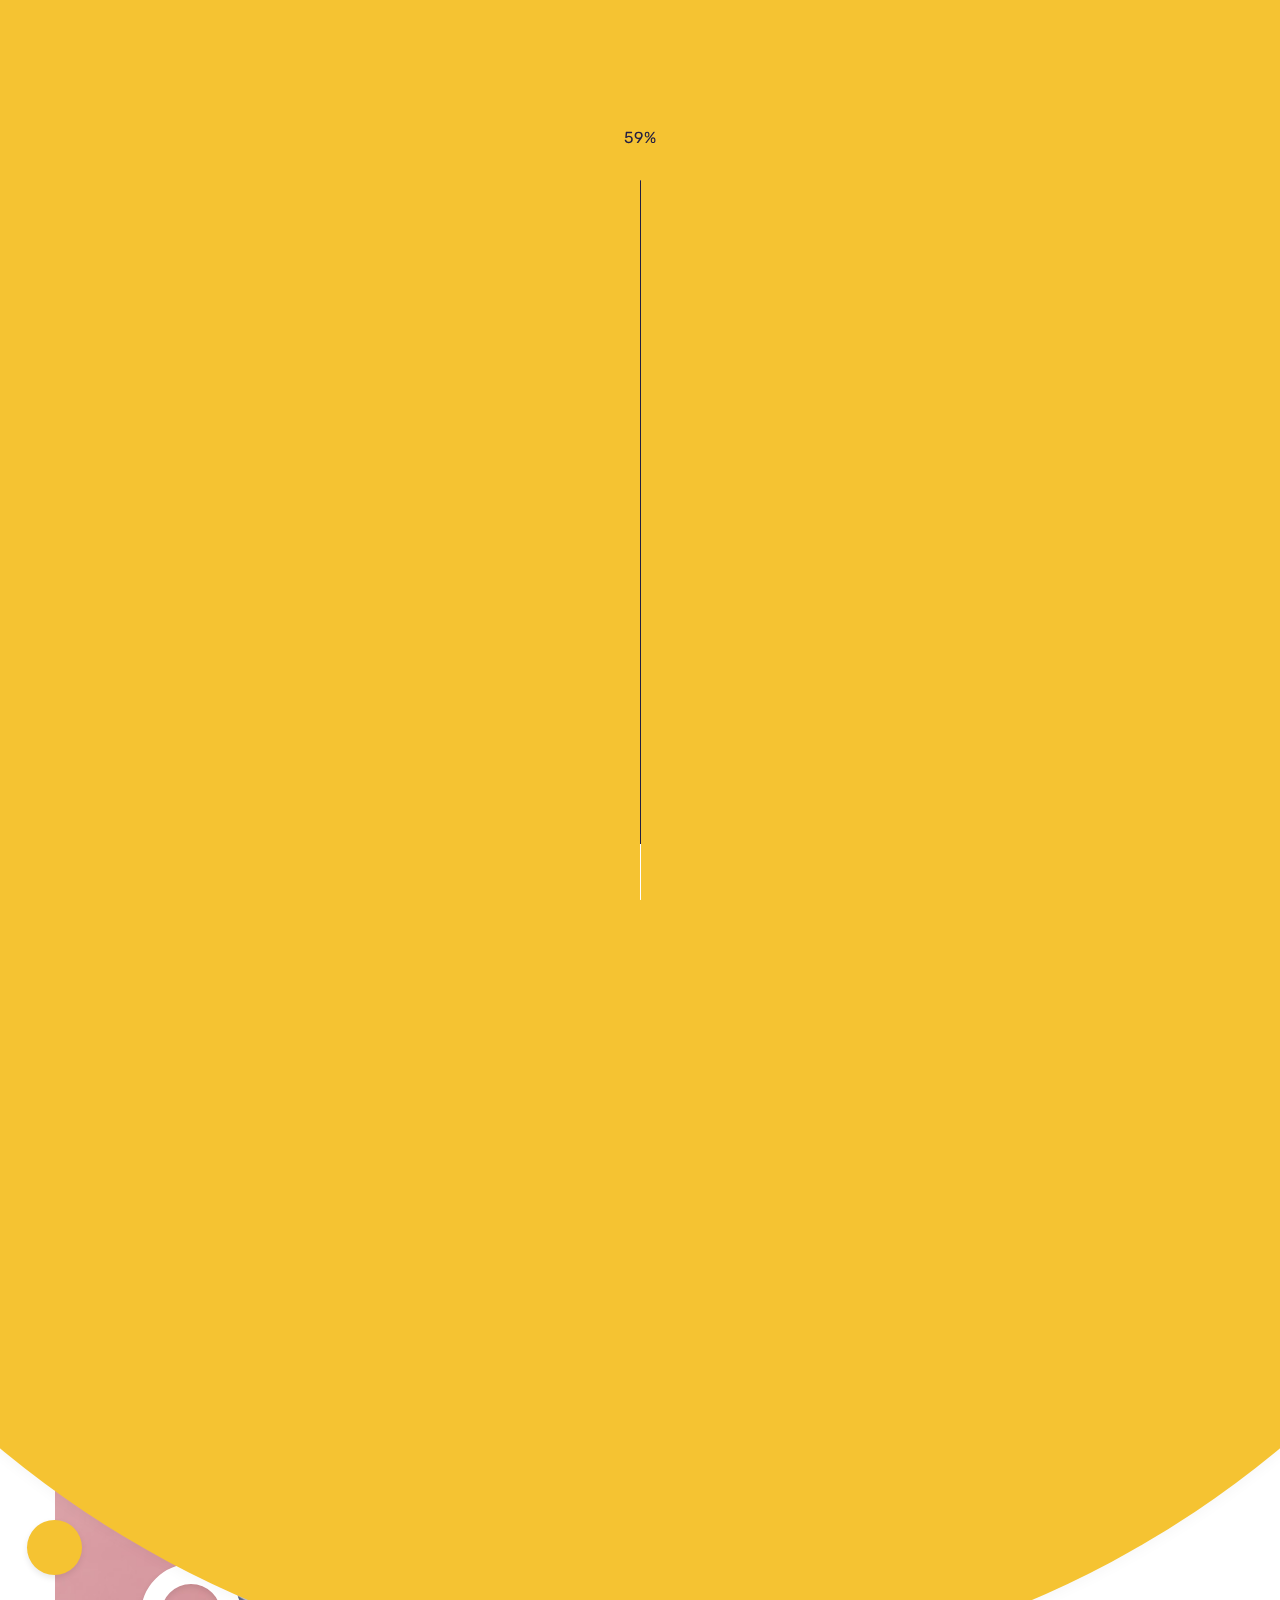
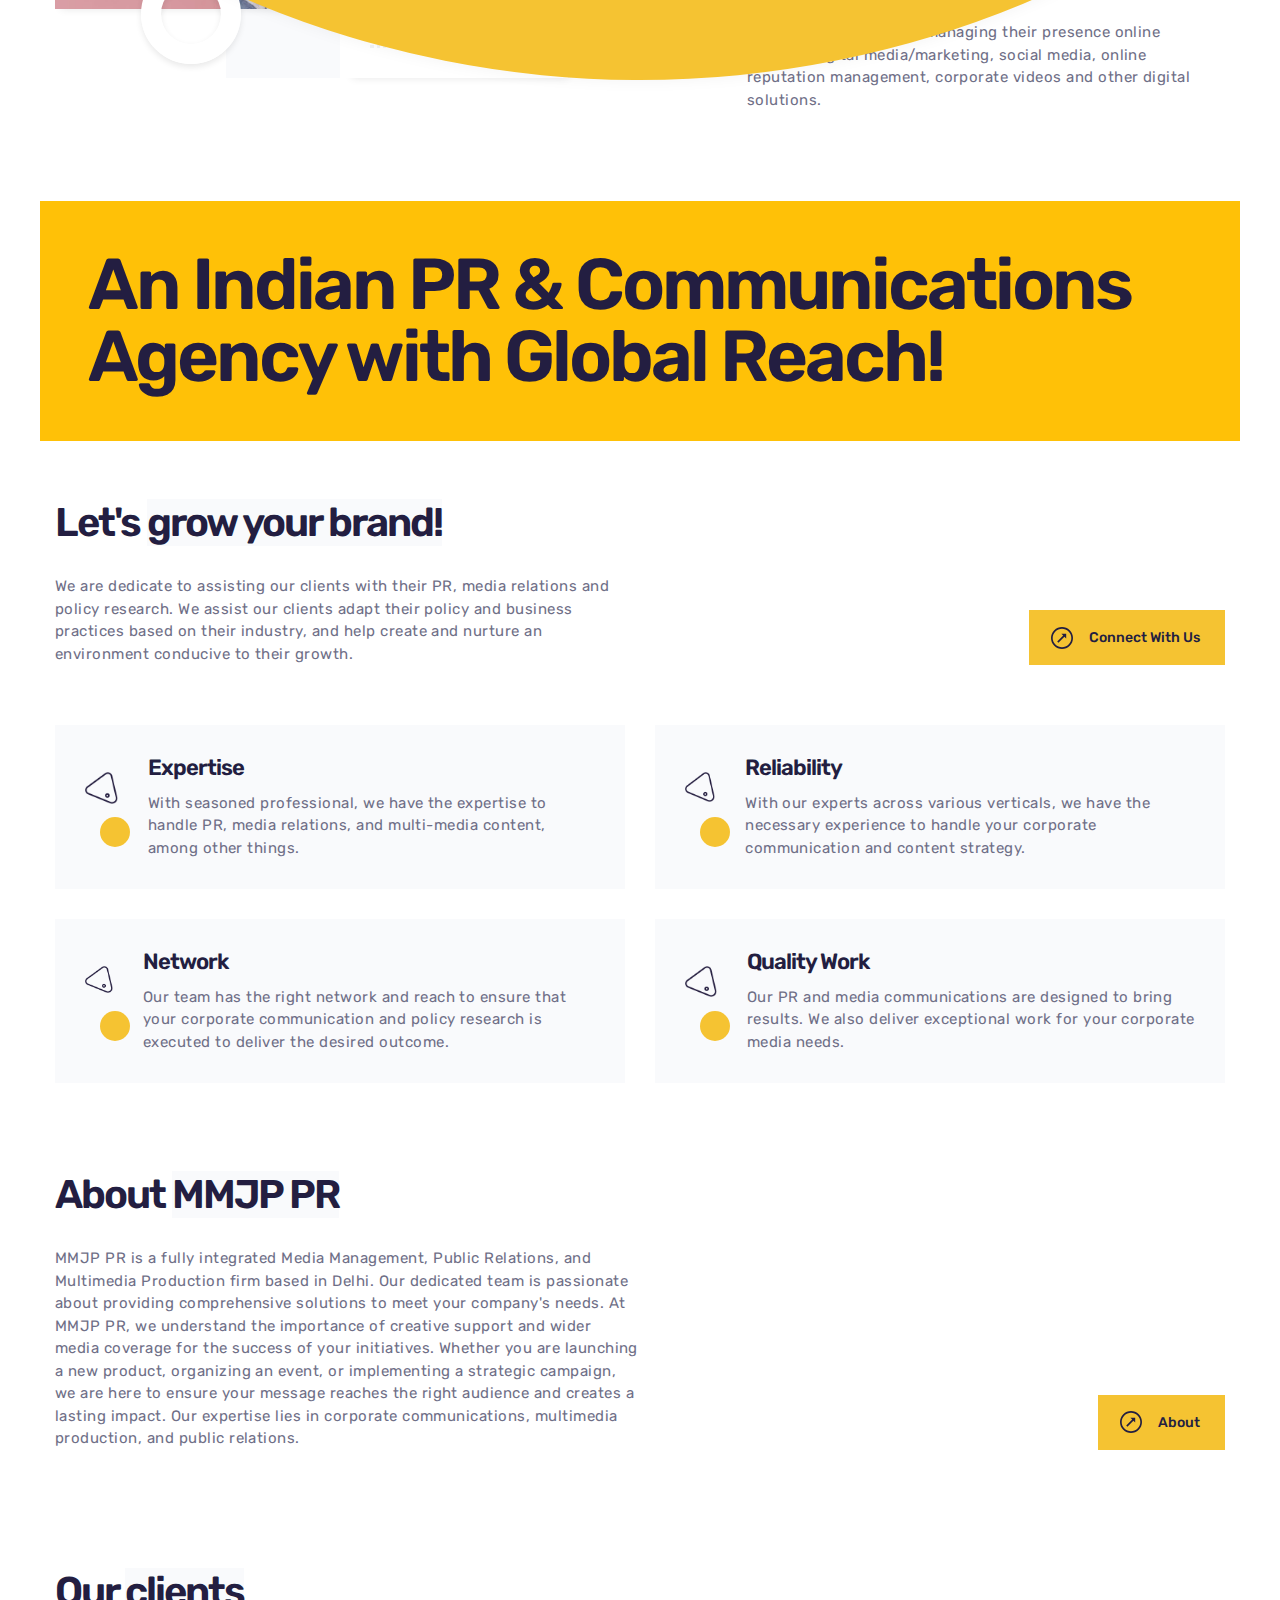
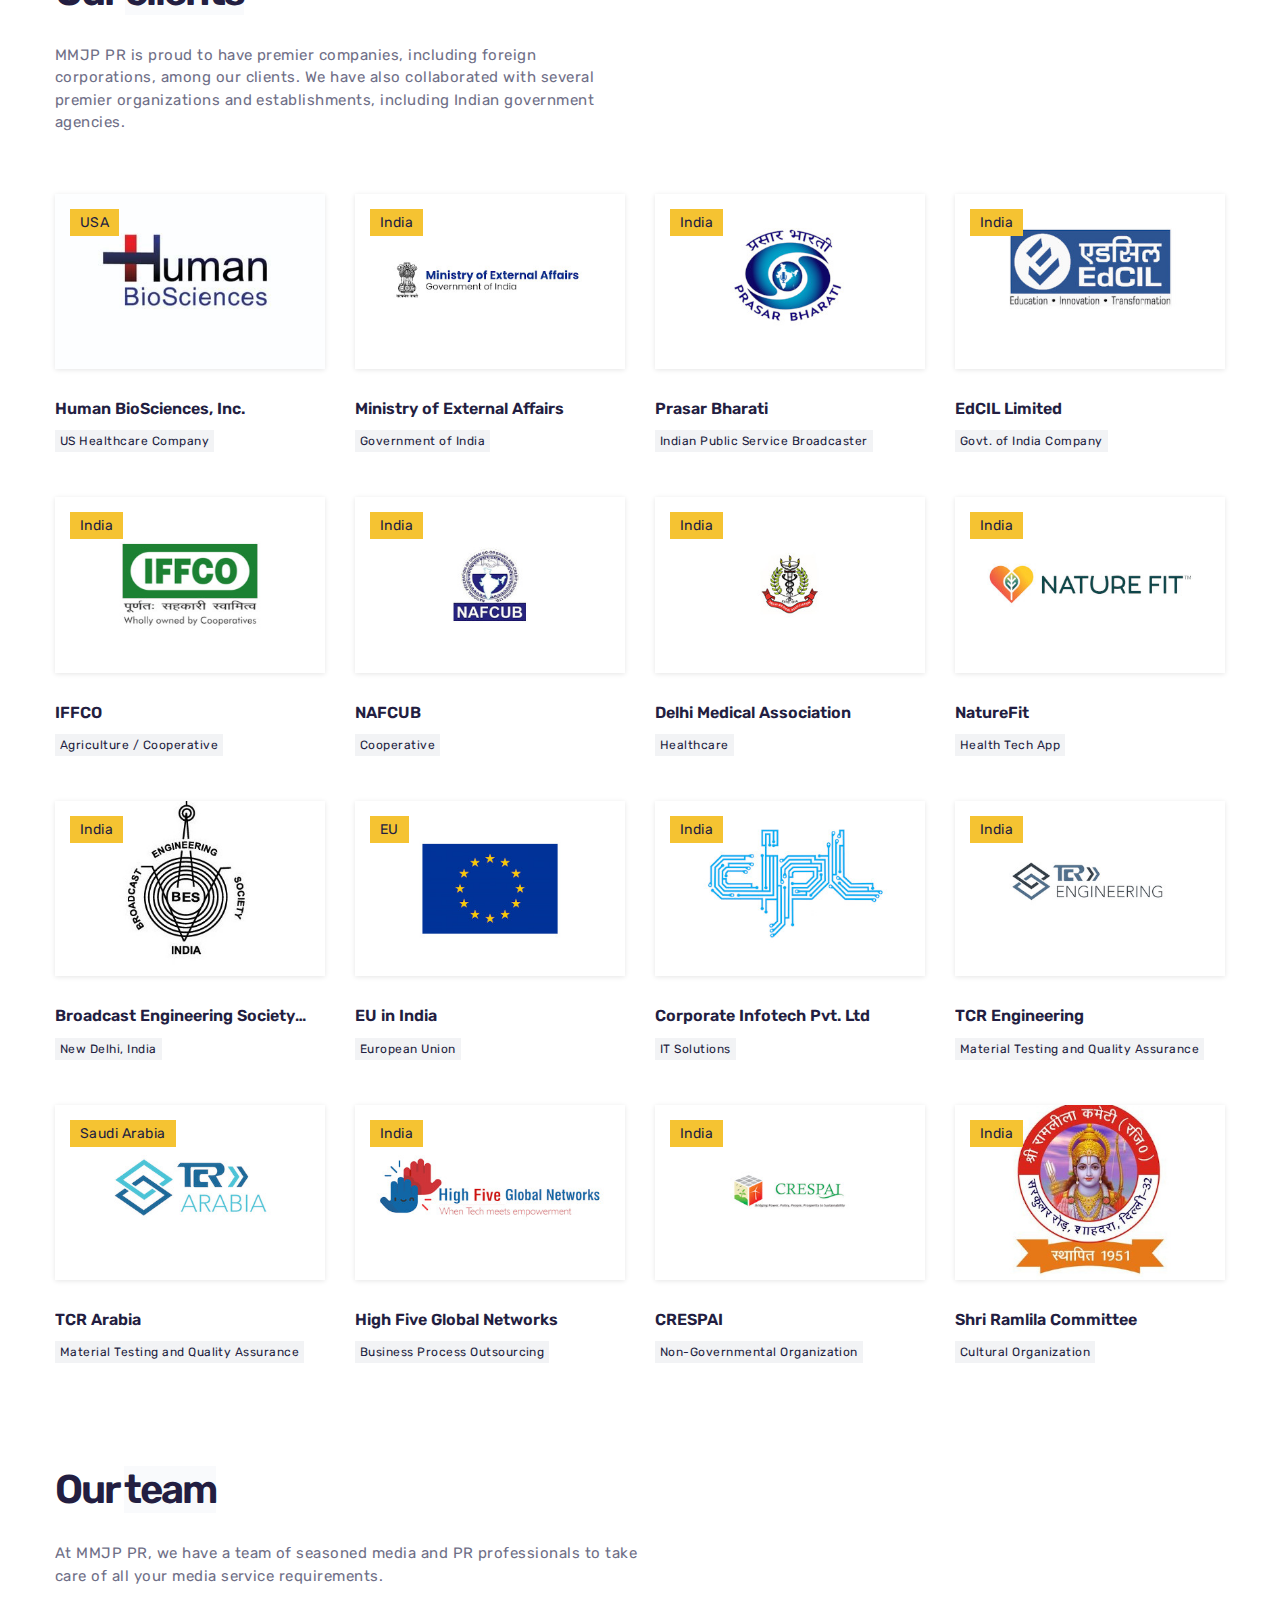
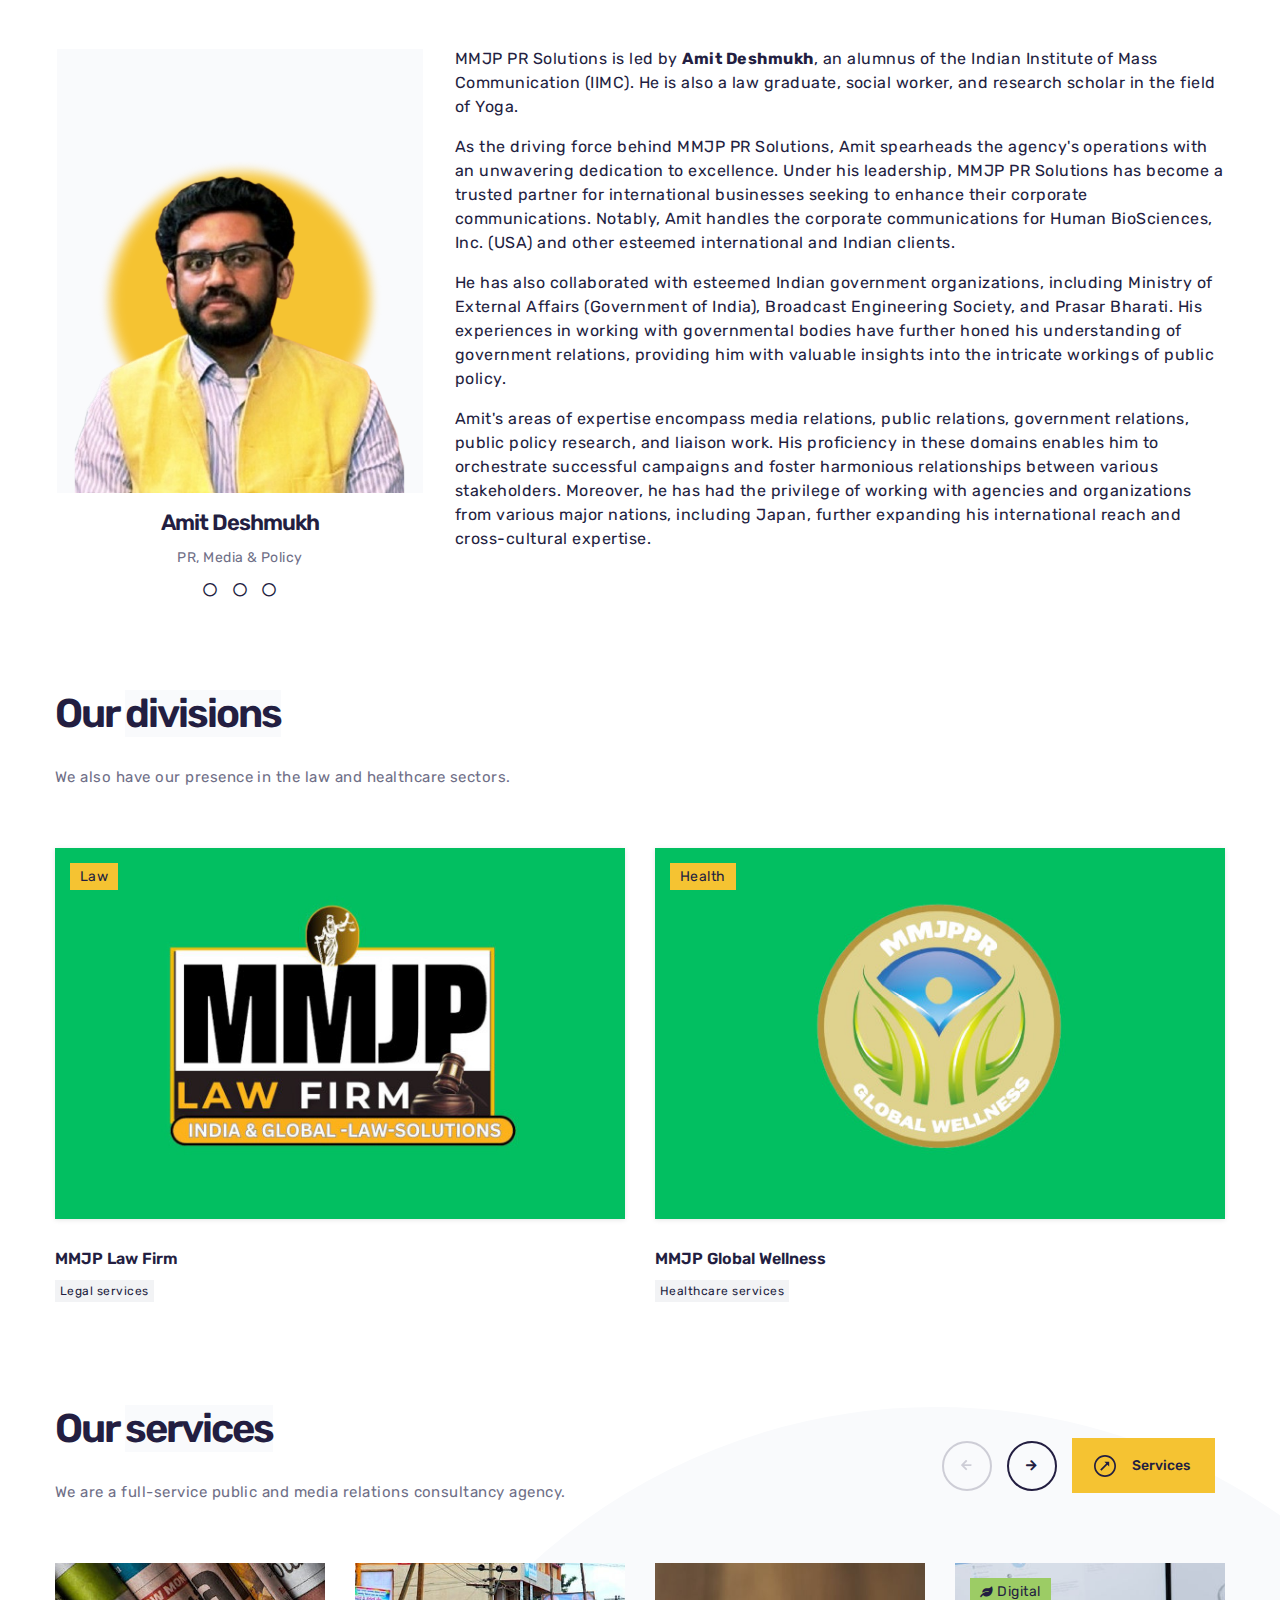
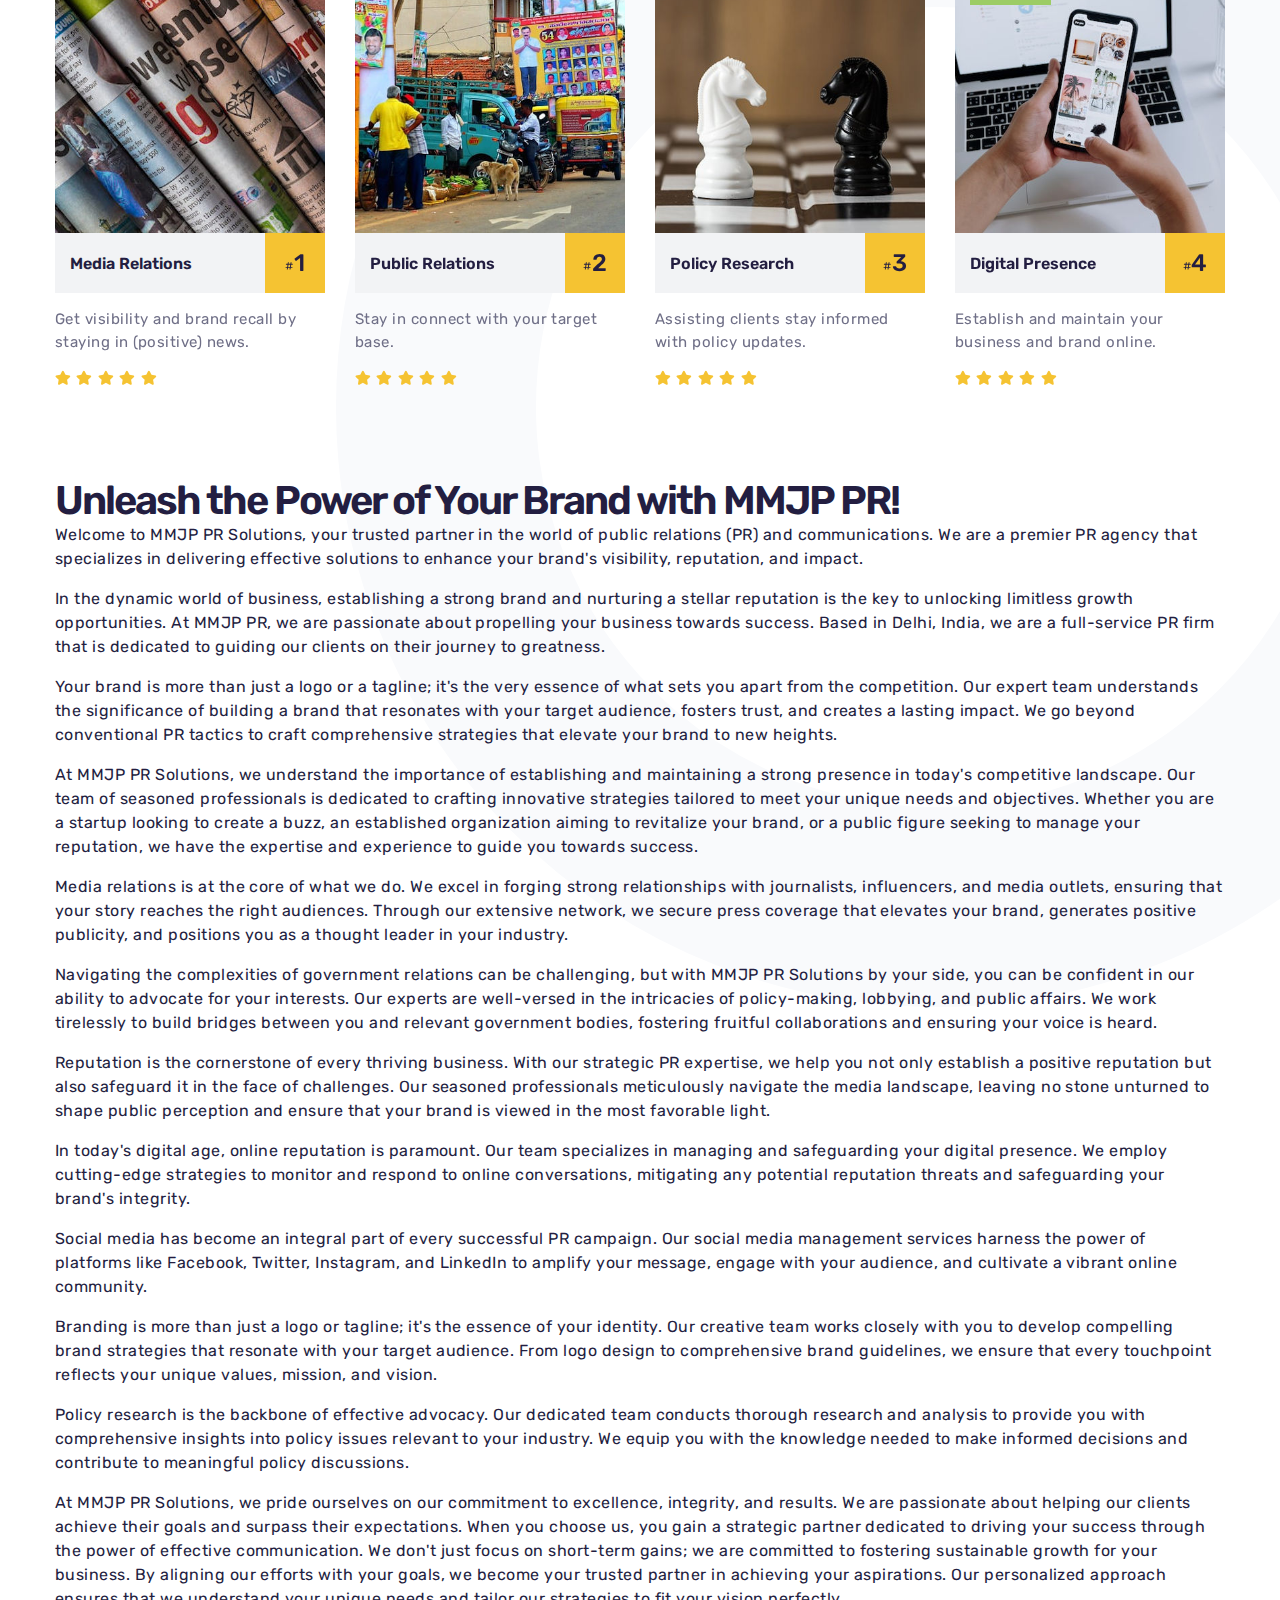
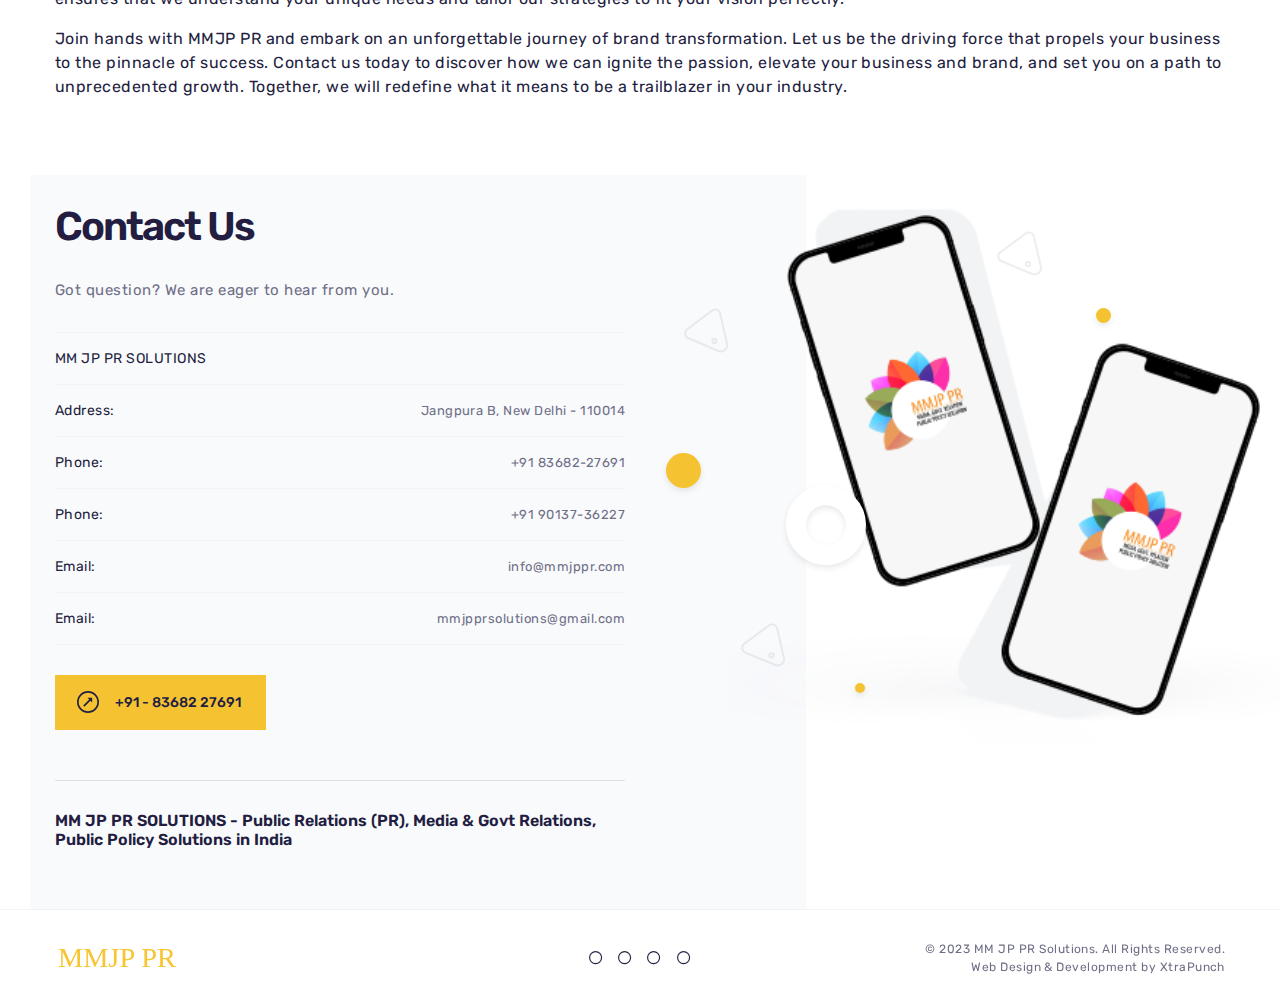
==== commit 479599ef: "Add files via upload" ====
--- a/index.html
+++ b/index.html
@@ -351,6 +351,7 @@
       <!-- about end -->
            
 
+
       <!-- clients -->
       <section class="sb-p-0-60">
         <div class="container">
@@ -624,6 +625,51 @@
       <!-- team end -->
 
 
+      <!-- divisions -->
+      <section class="sb-p-0-60">
+        <div class="container">
+          <div class="sb-group-title sb-mb-30">
+            <div class="sb-left sb-mb-30">
+              <h2 class="sb-mb-30">Our <span>divisions</span></h2>
+              <p class="sb-text">We also have our presence in the law and healthcare sectors.</p>
+            </div>
+            <div class="sb-right sb-mb-30">
+            </div>
+          </div>
+          <div class="row">
+
+				<div class="col-12 col-lg-6">
+                <a class="sb-blog-card sb-mb-30" data-fancybox="divisions" data-no-swup href="img/mmjp-law.png">
+                  <div class="sb-cover-frame sb-mb-30">
+                      <img src="img/mmjp-law.jpg" alt="MMJP Law Firm">
+                    <div class="sb-badge">Law</div>
+                  </div>
+                  <div class="sb-blog-card-descr">
+                    <h4 class="sb-mb-10">MMJP Law Firm</h4>
+                    <div class="sb-suptitle sb-mb-15"><span>Legal services</span></div>
+                  </div>
+                </a>
+              </div>
+
+				<div class="col-12 col-lg-6">
+                <a class="sb-blog-card sb-mb-30" data-fancybox="divisions" data-no-swup href="img/mmjp-wellness.png">
+                  <div class="sb-cover-frame sb-mb-30">
+                      <img src="img/mmjp-wellness.jpg" alt="MMJP GLobal Wellness">
+                    <div class="sb-badge">Health</div>
+                  </div>
+                  <div class="sb-blog-card-descr">
+                    <h4 class="sb-mb-10">MMJP Global Wellness</h4>
+                    <div class="sb-suptitle sb-mb-15"><span>Healthcare services</span></div>
+                  </div>
+                </a>
+              </div>
+
+        </div>
+      </section>
+      <!-- divisions end -->
+      
+      
+      
       <!-- services -->
       <section class="sb-short-menu sb-p-0-90">
         <div class="sb-bg-2">
